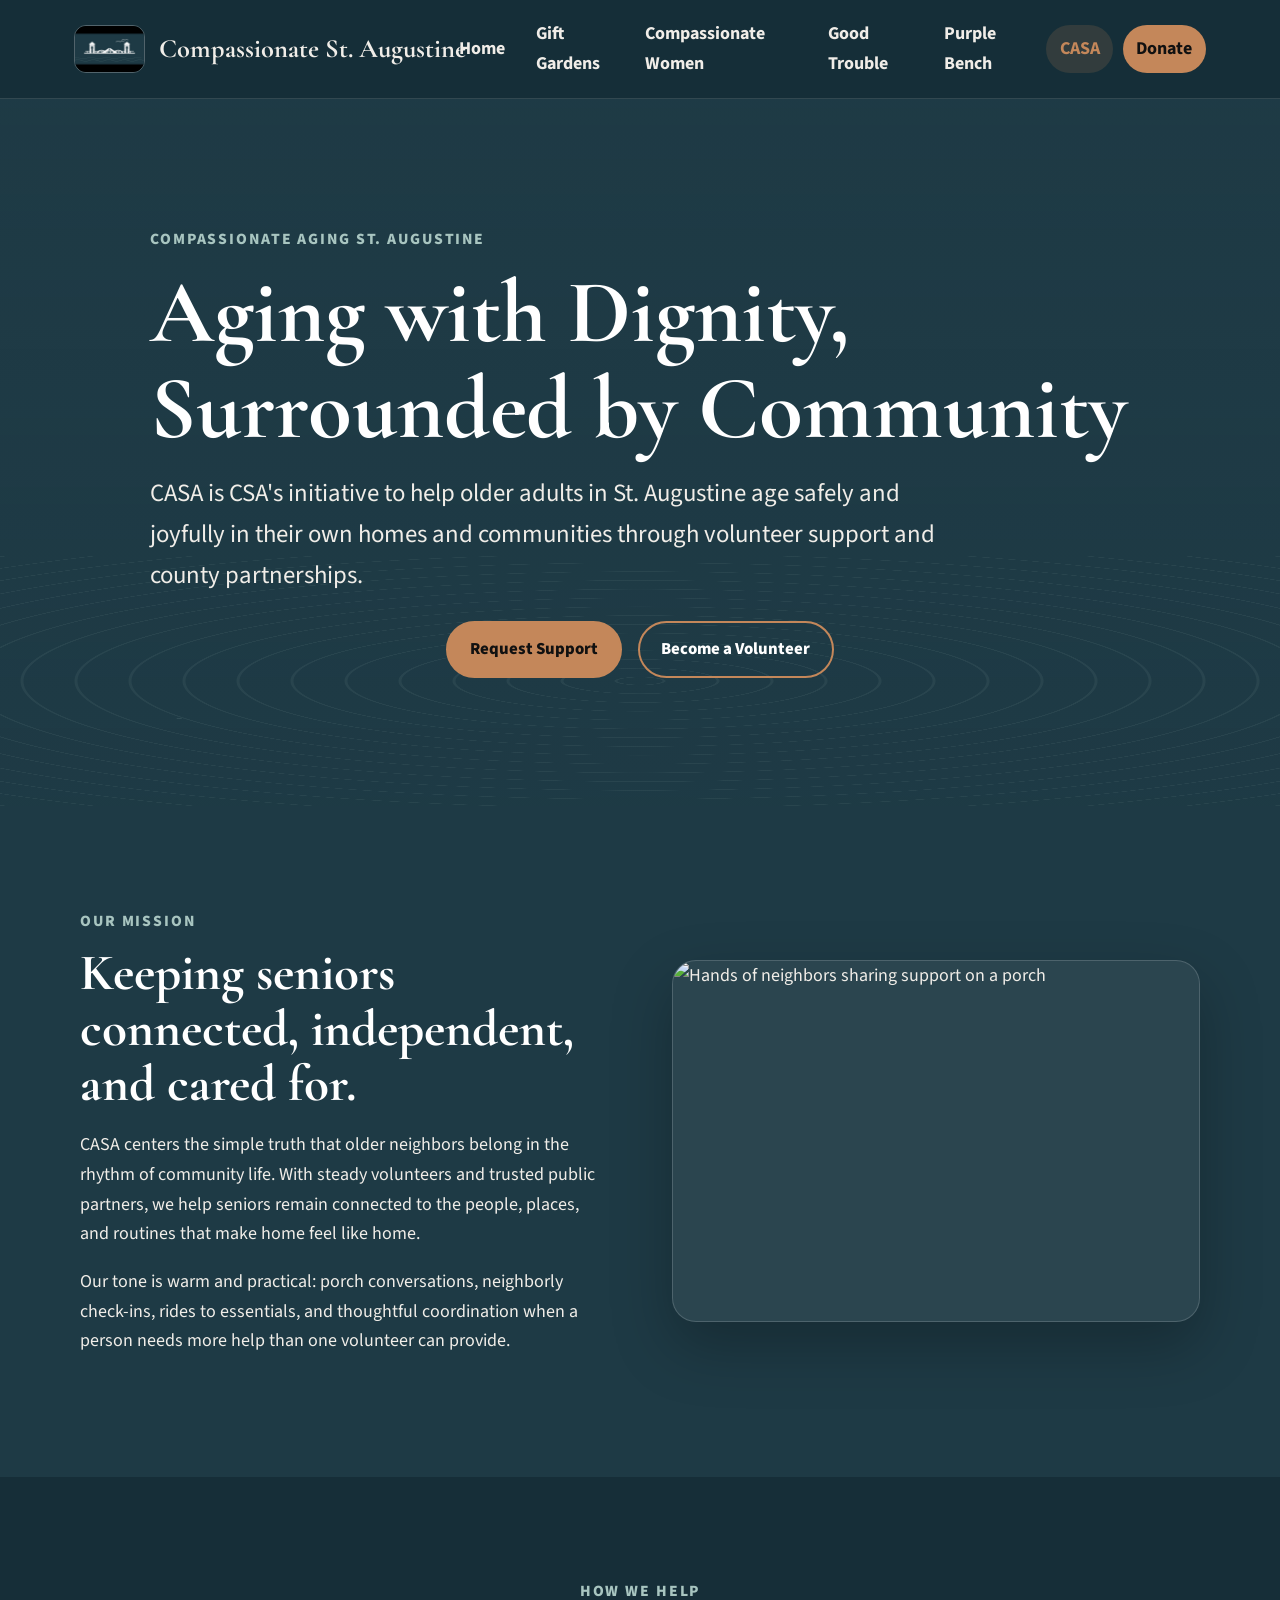
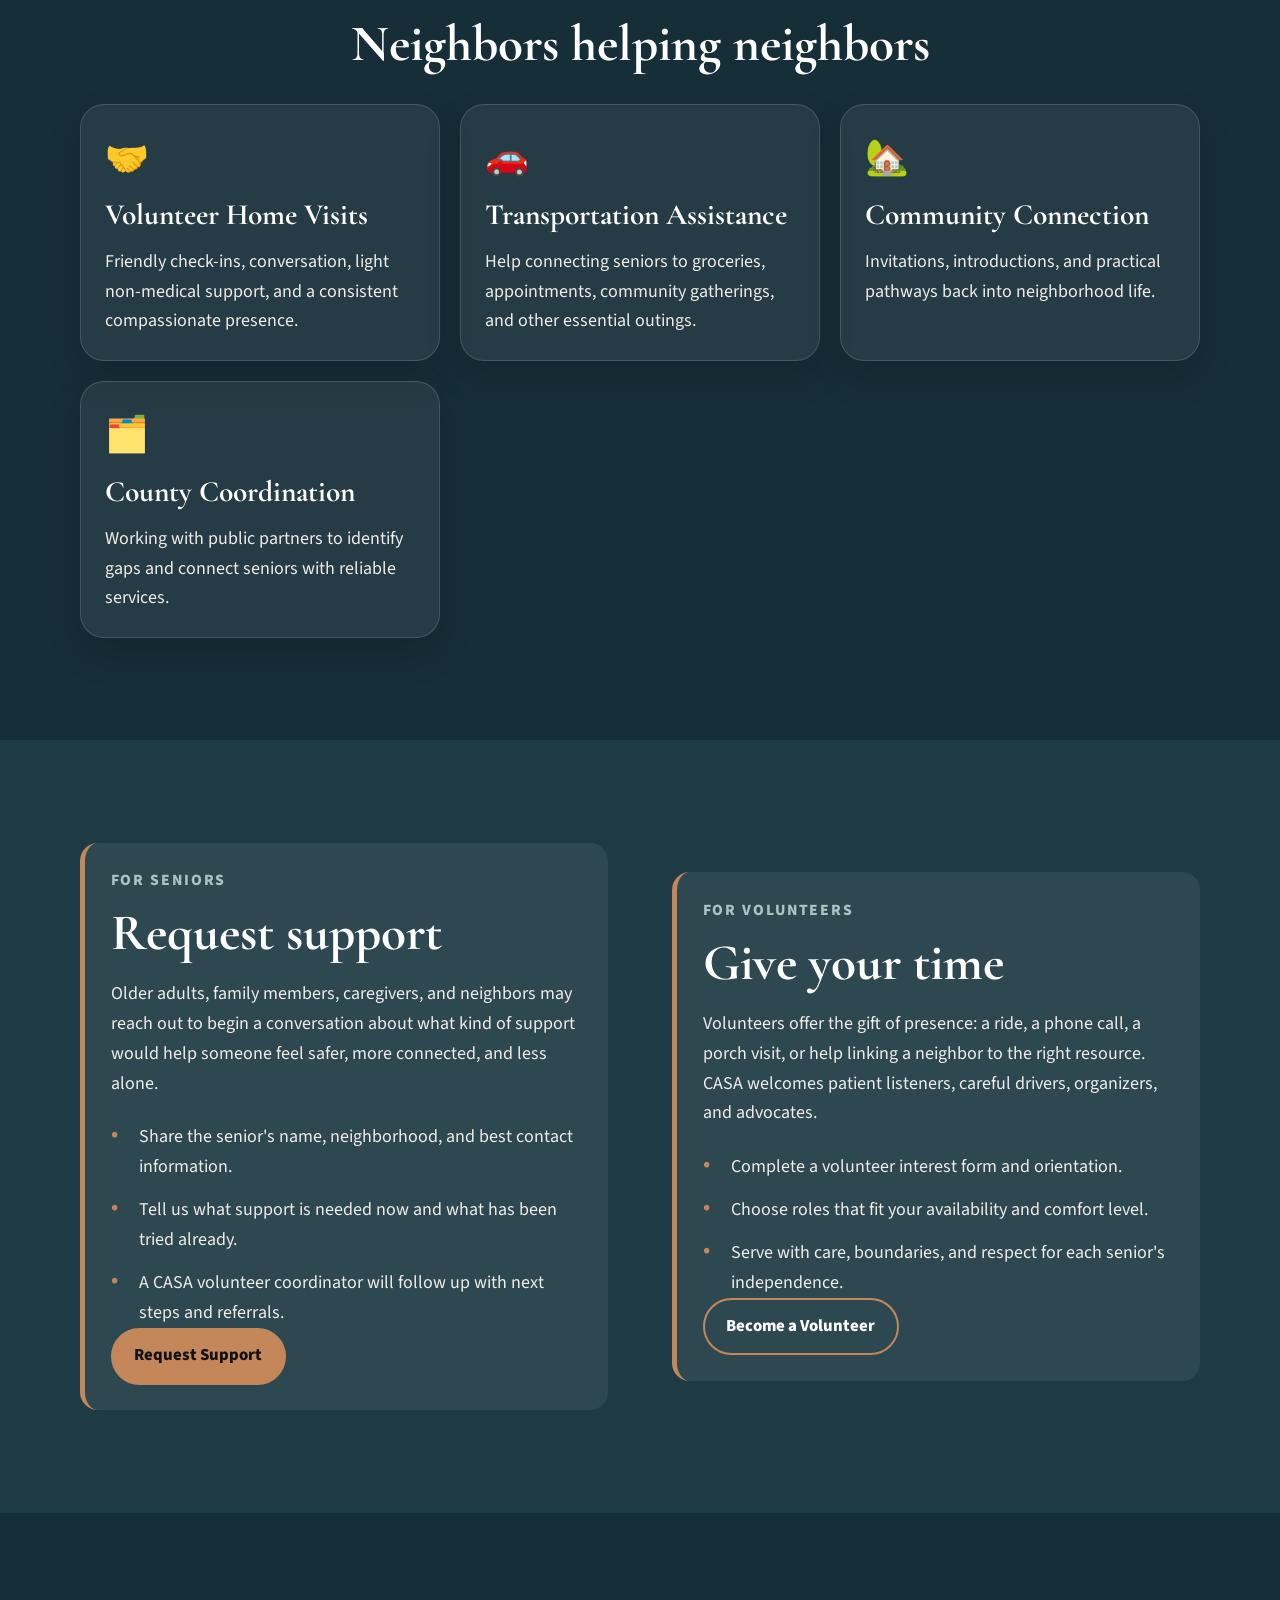
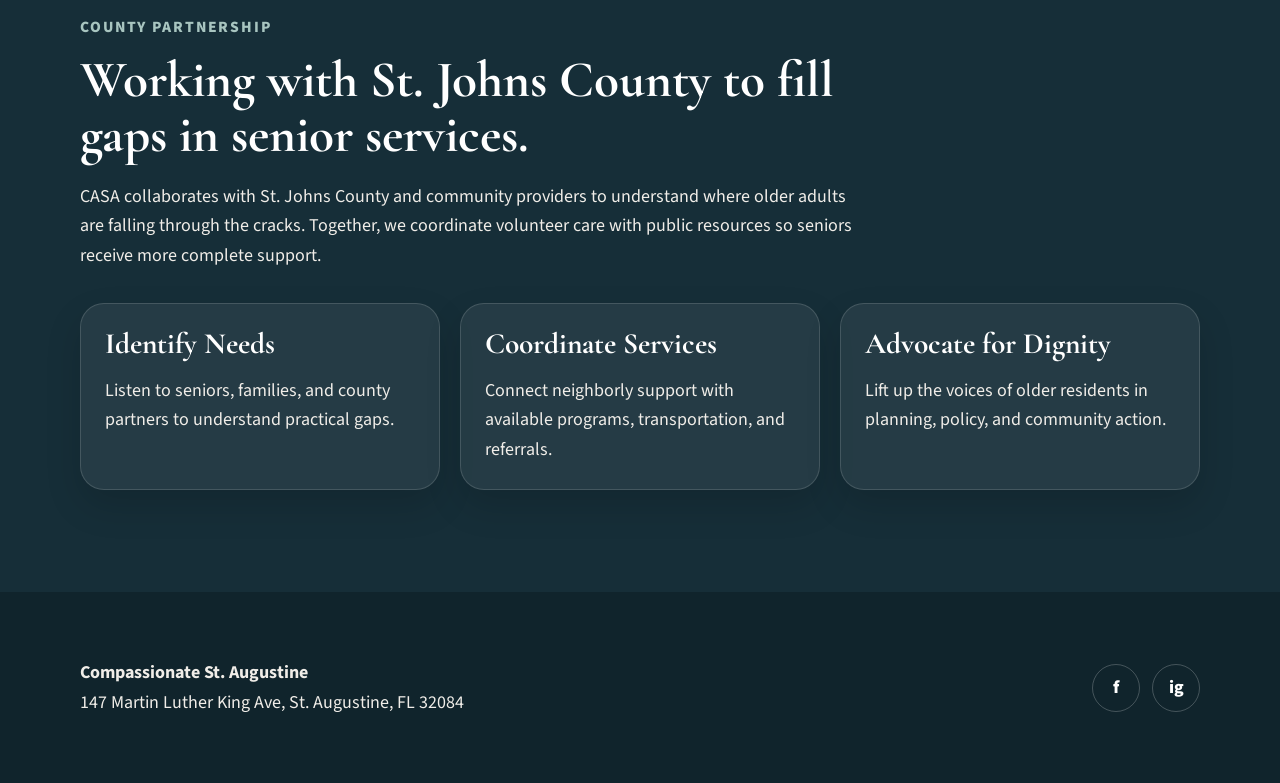
==== casa.html @ 63dfb44f "Build CSA multi-page website Co-authored-by: sundasfatima0623-cyber <sundasfatima0623-cyber@users.no" ====
<!DOCTYPE html>
<html lang="en">
<head>
  <meta charset="UTF-8">
  <meta name="viewport" content="width=device-width, initial-scale=1.0">
  <meta name="description" content="CASA helps older adults in St. Augustine age safely and joyfully in their homes and communities.">
  <title>CASA | Compassionate St. Augustine</title>
  <link rel="stylesheet" href="style.css">
</head>
<body>
  <header class="site-header">
    <nav class="nav" aria-label="Primary navigation">
      <a class="brand" href="index.html" aria-label="Compassionate St. Augustine home">
        <img src="assets/logo.jpeg" alt="Compassionate St. Augustine Bridge of Lions logo">
        <span>Compassionate St. Augustine</span>
      </a>
      <button class="nav-toggle" type="button" aria-expanded="false" aria-controls="primary-menu" aria-label="Open navigation menu">
        <span></span>
      </button>
      <ul class="nav-links" id="primary-menu">
        <li><a href="index.html">Home</a></li>
        <li><a href="gift-gardens.html">Gift Gardens</a></li>
        <li><a href="compassionate-women.html">Compassionate Women</a></li>
        <li><a href="good-trouble.html">Good Trouble</a></li>
        <li><a href="purple-bench.html">Purple Bench</a></li>
        <li><a class="active" href="casa.html" aria-current="page">CASA</a></li>
        <li><a class="donate-link" href="index.html#donate">Donate</a></li>
      </ul>
    </nav>
  </header>

  <main>
    <section class="page-hero" style="--hero-image: url('https://picsum.photos/seed/helping-hands-porch/1600/900');">
      <div class="page-hero-content fade-in" data-animate>
        <p class="eyebrow">Compassionate Aging St. Augustine</p>
        <h1>Aging with Dignity, Surrounded by Community</h1>
        <p class="lead">CASA is CSA's initiative to help older adults in St. Augustine age safely and joyfully in their own homes and communities through volunteer support and county partnerships.</p>
        <div class="button-row">
          <a class="button" href="#request">Request Support</a>
          <a class="button secondary" href="#volunteer">Become a Volunteer</a>
        </div>
      </div>
    </section>

    <section class="section">
      <div class="section-inner two-column">
        <div class="fade-in" data-animate>
          <p class="eyebrow">Our Mission</p>
          <h2>Keeping seniors connected, independent, and cared for.</h2>
          <p>CASA centers the simple truth that older neighbors belong in the rhythm of community life. With steady volunteers and trusted public partners, we help seniors remain connected to the people, places, and routines that make home feel like home.</p>
          <p>Our tone is warm and practical: porch conversations, neighborly check-ins, rides to essentials, and thoughtful coordination when a person needs more help than one volunteer can provide.</p>
        </div>
        <div class="photo-card fade-in" data-animate>
          <img src="https://picsum.photos/seed/neighbors-hands/900/720" alt="Hands of neighbors sharing support on a porch">
        </div>
      </div>
    </section>

    <section class="section alt">
      <div class="section-inner">
        <div class="section-header center fade-in" data-animate>
          <p class="eyebrow">How We Help</p>
          <h2>Neighbors helping neighbors</h2>
        </div>
        <div class="card-grid">
          <article class="card fade-in" data-animate>
            <span class="icon" aria-hidden="true">🤝</span>
            <h3>Volunteer Home Visits</h3>
            <p>Friendly check-ins, conversation, light non-medical support, and a consistent compassionate presence.</p>
          </article>
          <article class="card fade-in" data-animate>
            <span class="icon" aria-hidden="true">🚗</span>
            <h3>Transportation Assistance</h3>
            <p>Help connecting seniors to groceries, appointments, community gatherings, and other essential outings.</p>
          </article>
          <article class="card fade-in" data-animate>
            <span class="icon" aria-hidden="true">🏡</span>
            <h3>Community Connection</h3>
            <p>Invitations, introductions, and practical pathways back into neighborhood life.</p>
          </article>
          <article class="card fade-in" data-animate>
            <span class="icon" aria-hidden="true">🗂️</span>
            <h3>County Coordination</h3>
            <p>Working with public partners to identify gaps and connect seniors with reliable services.</p>
          </article>
        </div>
      </div>
    </section>

    <section class="section" id="request">
      <div class="section-inner two-column">
        <div class="info-panel fade-in" data-animate>
          <p class="eyebrow">For Seniors</p>
          <h2>Request support</h2>
          <p>Older adults, family members, caregivers, and neighbors may reach out to begin a conversation about what kind of support would help someone feel safer, more connected, and less alone.</p>
          <ul class="list">
            <li>Share the senior's name, neighborhood, and best contact information.</li>
            <li>Tell us what support is needed now and what has been tried already.</li>
            <li>A CASA volunteer coordinator will follow up with next steps and referrals.</li>
          </ul>
          <a class="button" href="mailto:info@compassionatestaugustine.org?subject=CASA%20Support%20Request">Request Support</a>
        </div>
        <div class="info-panel fade-in" data-animate id="volunteer">
          <p class="eyebrow">For Volunteers</p>
          <h2>Give your time</h2>
          <p>Volunteers offer the gift of presence: a ride, a phone call, a porch visit, or help linking a neighbor to the right resource. CASA welcomes patient listeners, careful drivers, organizers, and advocates.</p>
          <ul class="list">
            <li>Complete a volunteer interest form and orientation.</li>
            <li>Choose roles that fit your availability and comfort level.</li>
            <li>Serve with care, boundaries, and respect for each senior's independence.</li>
          </ul>
          <a class="button secondary" href="mailto:info@compassionatestaugustine.org?subject=CASA%20Volunteer">Become a Volunteer</a>
        </div>
      </div>
    </section>

    <section class="section alt">
      <div class="section-inner">
        <div class="section-header fade-in" data-animate>
          <p class="eyebrow">County Partnership</p>
          <h2>Working with St. Johns County to fill gaps in senior services.</h2>
          <p>CASA collaborates with St. Johns County and community providers to understand where older adults are falling through the cracks. Together, we coordinate volunteer care with public resources so seniors receive more complete support.</p>
        </div>
        <div class="card-grid">
          <article class="card fade-in" data-animate>
            <h3>Identify Needs</h3>
            <p>Listen to seniors, families, and county partners to understand practical gaps.</p>
          </article>
          <article class="card fade-in" data-animate>
            <h3>Coordinate Services</h3>
            <p>Connect neighborly support with available programs, transportation, and referrals.</p>
          </article>
          <article class="card fade-in" data-animate>
            <h3>Advocate for Dignity</h3>
            <p>Lift up the voices of older residents in planning, policy, and community action.</p>
          </article>
        </div>
      </div>
    </section>
  </main>

  <footer class="site-footer">
    <div class="footer-inner">
      <p><strong>Compassionate St. Augustine</strong><br>147 Martin Luther King Ave, St. Augustine, FL 32084</p>
      <div class="social-links" aria-label="Social media links">
        <a href="https://facebook.com" aria-label="Facebook">f</a>
        <a href="https://instagram.com" aria-label="Instagram">ig</a>
      </div>
    </div>
  </footer>
  <script src="script.js"></script>
</body>
</html>
---- style.css ----
@import url("https://fonts.googleapis.com/css2?family=Cormorant+Garamond:wght@600;700&family=Source+Sans+3:wght@400;600;700&display=swap");

:root {
  --primary: #1E3A45;
  --white: #FFFFFF;
  --accent-warm: #C4875A;
  --accent-light: #A8C5C0;
  --text-on-dark: #F0EDE8;
  --alternate: #162E38;
  --shadow: 0 24px 60px rgba(0, 0, 0, 0.25);
  --radius: 24px;
}

* {
  box-sizing: border-box;
}

html {
  scroll-behavior: smooth;
}

body {
  margin: 0;
  background: var(--primary);
  color: var(--text-on-dark);
  font-family: "Source Sans 3", Arial, sans-serif;
  font-size: 18px;
  line-height: 1.65;
}

body.nav-open {
  overflow: hidden;
}

img {
  display: block;
  max-width: 100%;
}

a {
  color: inherit;
}

a:focus-visible,
button:focus-visible {
  outline: 3px solid var(--accent-light);
  outline-offset: 4px;
}

.site-header {
  position: sticky;
  top: 0;
  z-index: 20;
  border-bottom: 1px solid rgba(255, 255, 255, 0.12);
  background: rgba(22, 46, 56, 0.94);
  backdrop-filter: blur(14px);
}

.nav {
  display: flex;
  align-items: center;
  justify-content: space-between;
  gap: 1.25rem;
  max-width: 1180px;
  min-height: 84px;
  margin: 0 auto;
  padding: 0.75rem 1.5rem;
}

.brand {
  display: inline-flex;
  align-items: center;
  gap: 0.85rem;
  min-width: 0;
  text-decoration: none;
}

.brand img {
  width: 72px;
  height: 48px;
  border: 1px solid rgba(255, 255, 255, 0.26);
  border-radius: 12px;
  object-fit: cover;
}

.brand span {
  font-family: "Cormorant Garamond", Georgia, serif;
  font-size: clamp(1.25rem, 2.2vw, 1.65rem);
  font-weight: 700;
  line-height: 1;
  white-space: nowrap;
}

.nav-toggle {
  display: none;
  min-width: 52px;
  min-height: 52px;
  border: 1px solid rgba(255, 255, 255, 0.24);
  border-radius: 999px;
  background: transparent;
  color: var(--white);
  cursor: pointer;
}

.nav-toggle span,
.nav-toggle::before,
.nav-toggle::after {
  display: block;
  width: 24px;
  height: 2px;
  margin: 5px auto;
  background: currentColor;
  content: "";
  transition: transform 180ms ease, opacity 180ms ease;
}

.nav-open .nav-toggle span {
  opacity: 0;
}

.nav-open .nav-toggle::before {
  transform: translateY(7px) rotate(45deg);
}

.nav-open .nav-toggle::after {
  transform: translateY(-7px) rotate(-45deg);
}

.nav-links {
  display: flex;
  align-items: center;
  justify-content: flex-end;
  gap: 0.25rem;
  margin: 0;
  padding: 0;
  list-style: none;
}

.nav-links a {
  display: inline-flex;
  align-items: center;
  min-height: 48px;
  padding: 0.45rem 0.85rem;
  border-radius: 999px;
  color: var(--text-on-dark);
  font-weight: 700;
  text-decoration: none;
  transition: background 180ms ease, color 180ms ease;
}

.nav-links a:hover,
.nav-links a.active {
  background: rgba(196, 135, 90, 0.16);
  color: var(--accent-warm);
}

.nav-links a.donate-link {
  margin-left: 0.35rem;
  background: var(--accent-warm);
  color: #111;
}

.nav-links a.donate-link:hover,
.nav-links a.donate-link.active {
  background: var(--accent-light);
  color: #10242c;
}

.hero,
.page-hero {
  position: relative;
  overflow: hidden;
  isolation: isolate;
}

.hero::before,
.page-hero::before,
.ripple::before {
  position: absolute;
  inset: auto -10% 0;
  z-index: -1;
  height: 250px;
  background:
    radial-gradient(ellipse at 20% 65%, rgba(168, 197, 192, 0.22) 0 2px, transparent 3px),
    repeating-radial-gradient(ellipse at center, transparent 0 22px, rgba(168, 197, 192, 0.13) 23px 25px, transparent 26px 54px);
  opacity: 0.6;
  content: "";
}

.hero {
  min-height: calc(100vh - 84px);
  display: grid;
  place-items: center;
  padding: 5rem 1.5rem;
  text-align: center;
}

.hero-content,
.page-hero-content,
.section-inner {
  width: min(1120px, calc(100% - 2rem));
  margin: 0 auto;
}

.hero-logo {
  width: min(360px, 76vw);
  margin: 0 auto 2rem;
  border: 1px solid rgba(255, 255, 255, 0.18);
  border-radius: 28px;
  box-shadow: var(--shadow);
}

h1,
h2,
h3 {
  margin: 0 0 1rem;
  color: var(--white);
  font-family: "Cormorant Garamond", Georgia, serif;
  font-weight: 700;
  line-height: 1.08;
}

h1 {
  font-size: clamp(2.75rem, 7vw, 6rem);
}

h2 {
  font-size: clamp(2.15rem, 4vw, 3.6rem);
}

h3 {
  font-size: clamp(1.45rem, 2.3vw, 2rem);
}

.eyebrow {
  margin: 0 0 0.75rem;
  color: var(--accent-light);
  font-size: 0.98rem;
  font-weight: 800;
  letter-spacing: 0.12em;
  text-transform: uppercase;
}

.lead {
  max-width: 820px;
  margin: 0 auto 1.5rem;
  font-size: clamp(1.2rem, 2.1vw, 1.55rem);
}

.subheading {
  margin: 0 auto 2rem;
  color: var(--accent-light);
  font-size: clamp(1.1rem, 2vw, 1.35rem);
  font-weight: 700;
}

.button-row {
  display: flex;
  flex-wrap: wrap;
  justify-content: center;
  gap: 1rem;
}

.button {
  display: inline-flex;
  align-items: center;
  justify-content: center;
  min-height: 52px;
  padding: 0.8rem 1.35rem;
  border: 2px solid var(--accent-warm);
  border-radius: 999px;
  background: var(--accent-warm);
  color: #111;
  font-size: 1.05rem;
  font-weight: 800;
  text-decoration: none;
  transition: transform 180ms ease, background 180ms ease, border-color 180ms ease;
}

.button:hover {
  transform: translateY(-2px);
  background: #d49769;
  border-color: #d49769;
}

.button.secondary {
  background: transparent;
  color: var(--white);
}

.button.secondary:hover {
  background: rgba(196, 135, 90, 0.14);
}

.section {
  position: relative;
  padding: clamp(4rem, 8vw, 7rem) 0;
}

.section.alt {
  background: var(--alternate);
}

.section-header {
  max-width: 780px;
  margin-bottom: 2rem;
}

.section-header.center {
  margin-inline: auto;
  text-align: center;
}

.two-column {
  display: grid;
  grid-template-columns: 1fr 1fr;
  gap: clamp(2rem, 5vw, 4rem);
  align-items: center;
}

.photo-card {
  overflow: hidden;
  min-height: 360px;
  border: 1px solid rgba(255, 255, 255, 0.16);
  border-radius: var(--radius);
  background: rgba(255, 255, 255, 0.06);
  box-shadow: var(--shadow);
}

.photo-card img {
  width: 100%;
  height: 100%;
  min-height: 360px;
  object-fit: cover;
}

.card-grid {
  display: grid;
  grid-template-columns: repeat(3, minmax(0, 1fr));
  gap: 1.25rem;
}

.program-grid {
  grid-template-columns: repeat(5, minmax(0, 1fr));
}

.card {
  display: block;
  min-height: 100%;
  padding: 1.5rem;
  border: 1px solid rgba(255, 255, 255, 0.14);
  border-radius: var(--radius);
  background: rgba(255, 255, 255, 0.065);
  color: var(--text-on-dark);
  text-decoration: none;
  box-shadow: 0 16px 36px rgba(0, 0, 0, 0.14);
  transition: transform 180ms ease, border-color 180ms ease, background 180ms ease;
}

.card:hover {
  transform: translateY(-4px);
  border-color: rgba(196, 135, 90, 0.75);
  background: rgba(255, 255, 255, 0.1);
}

.card .icon,
.stat-card .icon {
  display: block;
  margin-bottom: 0.75rem;
  font-size: 2.2rem;
}

.card p,
.stat-card p {
  margin: 0;
}

.banner {
  border-block: 1px solid rgba(255, 255, 255, 0.12);
  background:
    linear-gradient(135deg, rgba(196, 135, 90, 0.95), rgba(196, 135, 90, 0.72)),
    var(--accent-warm);
  color: #121212;
}

.banner .section-inner {
  display: flex;
  align-items: center;
  justify-content: space-between;
  gap: 2rem;
}

.banner h2,
.banner h3 {
  color: #111;
}

.banner p {
  margin: 0;
  font-weight: 700;
}

.page-hero {
  padding: clamp(5rem, 10vw, 8rem) 0;
  background:
    linear-gradient(rgba(30, 58, 69, 0.76), rgba(30, 58, 69, 0.92)),
    var(--hero-image, url("https://picsum.photos/seed/st-augustine/1600/900")) center / cover;
}

.page-hero-content {
  max-width: 980px;
}

.page-hero .lead {
  margin-left: 0;
}

.list {
  display: grid;
  gap: 0.85rem;
  margin: 1.5rem 0 0;
  padding: 0;
  list-style: none;
}

.list li {
  padding-left: 1.8rem;
  position: relative;
}

.list li::before {
  position: absolute;
  left: 0;
  color: var(--accent-warm);
  content: "•";
  font-size: 1.5rem;
  line-height: 1;
}

.info-panel {
  padding: 1.6rem;
  border-left: 5px solid var(--accent-warm);
  border-radius: 18px;
  background: rgba(255, 255, 255, 0.07);
}

.stat-grid {
  display: grid;
  grid-template-columns: repeat(3, minmax(0, 1fr));
  gap: 1.25rem;
  margin-top: 2rem;
}

.stat-card {
  padding: 1.7rem;
  border: 1px solid rgba(168, 197, 192, 0.34);
  border-radius: var(--radius);
  background: rgba(22, 46, 56, 0.8);
  text-align: center;
}

.event-list {
  display: grid;
  gap: 1.25rem;
}

.event {
  display: grid;
  grid-template-columns: minmax(120px, 180px) 1fr auto;
  gap: 1.25rem;
  align-items: center;
  padding: 1.5rem;
  border: 1px solid rgba(255, 255, 255, 0.14);
  border-radius: var(--radius);
  background: rgba(255, 255, 255, 0.065);
}

.event-date {
  color: var(--accent-light);
  font-weight: 800;
  text-transform: uppercase;
}

.event h3 {
  margin-bottom: 0.35rem;
}

.event-time {
  color: var(--white);
  font-weight: 800;
}

.event p {
  margin: 0.2rem 0;
}

.event .button {
  white-space: nowrap;
}

.donor-tier {
  border-top: 4px solid var(--accent-warm);
}

.warm-note {
  padding: 1.25rem;
  border: 1px solid rgba(196, 135, 90, 0.4);
  border-radius: 18px;
  background: rgba(196, 135, 90, 0.12);
}

.list-inline {
  display: flex;
  flex-wrap: wrap;
  gap: 0.75rem;
  margin: 1rem 0 0;
  padding: 0;
  list-style: none;
}

.list-inline li {
  padding: 0.55rem 0.85rem;
  border: 1px solid rgba(168, 197, 192, 0.32);
  border-radius: 999px;
  color: var(--white);
  font-weight: 700;
}

.site-footer {
  padding: 3rem 1.5rem;
  background: #10242c;
  color: var(--text-on-dark);
}

.footer-inner {
  display: flex;
  align-items: center;
  justify-content: space-between;
  gap: 1.5rem;
  width: min(1120px, 100%);
  margin: 0 auto;
}

.social-links {
  display: flex;
  gap: 0.75rem;
}

.social-links a {
  display: inline-flex;
  align-items: center;
  justify-content: center;
  width: 48px;
  height: 48px;
  border: 1px solid rgba(255, 255, 255, 0.22);
  border-radius: 50%;
  color: var(--white);
  font-weight: 800;
  text-decoration: none;
}

.social-links a:hover {
  background: var(--accent-warm);
  color: #111;
}

.fade-in {
  opacity: 0;
  transform: translateY(24px);
  transition: opacity 700ms ease, transform 700ms ease;
}

.fade-in.visible {
  opacity: 1;
  transform: translateY(0);
}

@media (prefers-reduced-motion: reduce) {
  *,
  *::before,
  *::after {
    scroll-behavior: auto !important;
    transition: none !important;
  }

  .fade-in {
    opacity: 1;
    transform: none;
  }
}

@media (max-width: 1080px) {
  .program-grid,
  .card-grid {
    grid-template-columns: repeat(2, minmax(0, 1fr));
  }
}

@media (max-width: 900px) {
  .nav-toggle {
    display: inline-block;
  }

  .nav-links {
    position: fixed;
    inset: 84px 0 auto;
    display: none;
    flex-direction: column;
    align-items: stretch;
    padding: 1rem 1.5rem 2rem;
    background: rgba(22, 46, 56, 0.985);
    box-shadow: 0 28px 40px rgba(0, 0, 0, 0.26);
  }

  .nav-open .nav-links {
    display: flex;
  }

  .nav-links a {
    justify-content: center;
  }

  .nav-links a.donate-link {
    margin-left: 0;
  }

  .two-column,
  .stat-grid,
  .event,
  .footer-inner {
    grid-template-columns: 1fr;
  }

  .banner .section-inner,
  .footer-inner {
    flex-direction: column;
    align-items: flex-start;
  }

  .event {
    align-items: start;
  }
}

@media (max-width: 640px) {
  .nav {
    padding-inline: 1rem;
  }

  .brand span {
    white-space: normal;
  }

  .program-grid,
  .card-grid {
    grid-template-columns: 1fr;
  }

  .button-row {
    align-items: stretch;
    flex-direction: column;
  }

  .button {
    width: 100%;
  }
}
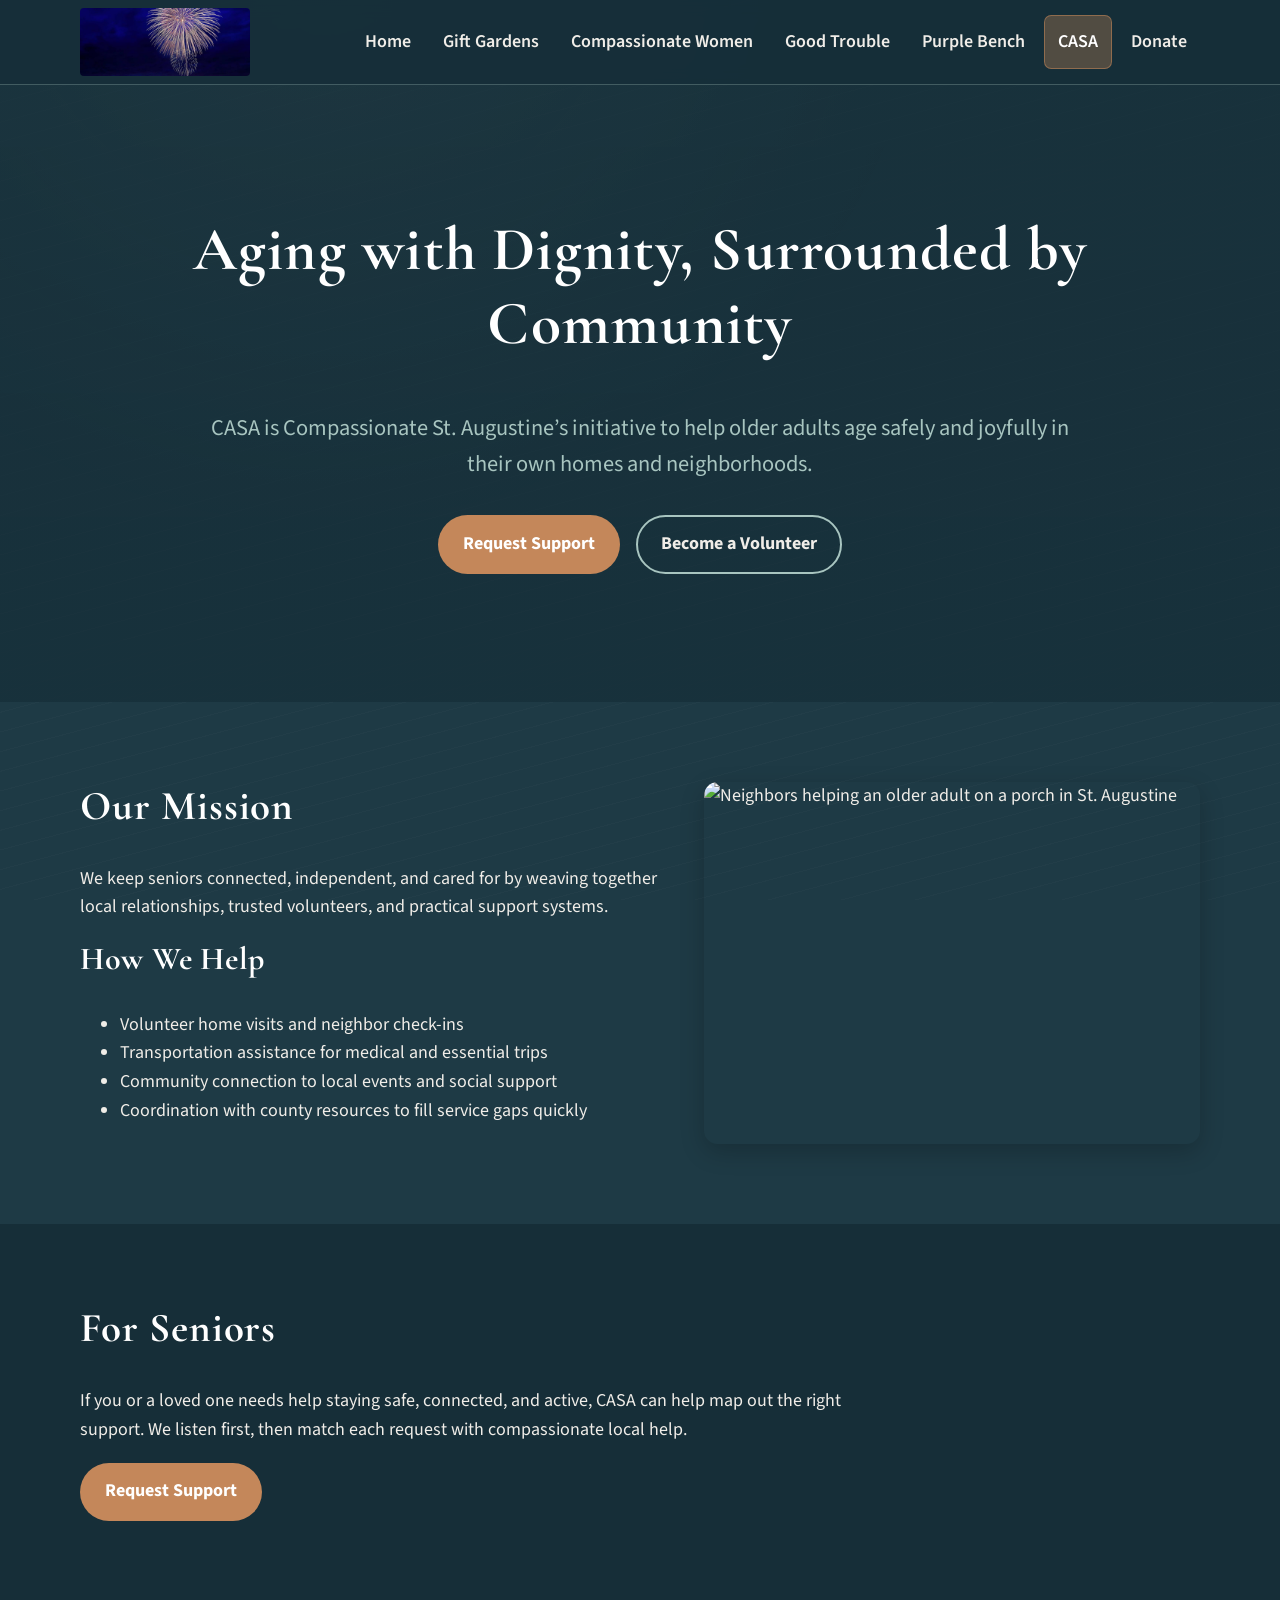
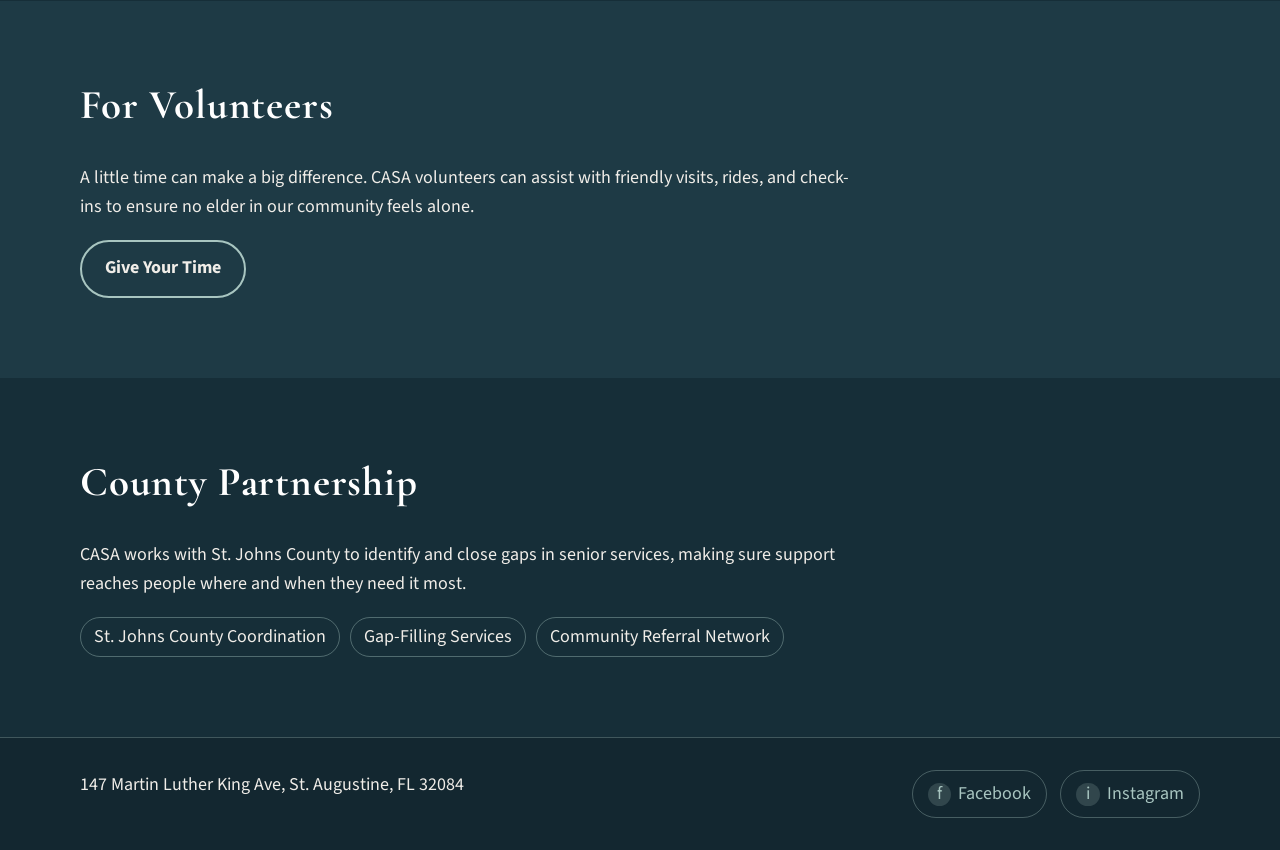
==== commit c03c30e2: "Build CSA multi-page nonprofit website Co-authored-by: sundasfatima0623-cyber <sundasfatima0623-cybe" ====
--- a/casa.html
+++ b/casa.html
@@ -1,153 +1,179 @@
-<!DOCTYPE html>
+<!doctype html>
 <html lang="en">
-<head>
-  <meta charset="UTF-8">
-  <meta name="viewport" content="width=device-width, initial-scale=1.0">
-  <meta name="description" content="CASA helps older adults in St. Augustine age safely and joyfully in their homes and communities.">
-  <title>CASA | Compassionate St. Augustine</title>
-  <link rel="stylesheet" href="style.css">
-</head>
-<body>
-  <header class="site-header">
-    <nav class="nav" aria-label="Primary navigation">
-      <a class="brand" href="index.html" aria-label="Compassionate St. Augustine home">
-        <img src="assets/logo.jpeg" alt="Compassionate St. Augustine Bridge of Lions logo">
-        <span>Compassionate St. Augustine</span>
-      </a>
-      <button class="nav-toggle" type="button" aria-expanded="false" aria-controls="primary-menu" aria-label="Open navigation menu">
-        <span></span>
-      </button>
-      <ul class="nav-links" id="primary-menu">
-        <li><a href="index.html">Home</a></li>
-        <li><a href="gift-gardens.html">Gift Gardens</a></li>
-        <li><a href="compassionate-women.html">Compassionate Women</a></li>
-        <li><a href="good-trouble.html">Good Trouble</a></li>
-        <li><a href="purple-bench.html">Purple Bench</a></li>
-        <li><a class="active" href="casa.html" aria-current="page">CASA</a></li>
-        <li><a class="donate-link" href="index.html#donate">Donate</a></li>
-      </ul>
-    </nav>
-  </header>
+  <head>
+    <meta charset="UTF-8" />
+    <meta name="viewport" content="width=device-width, initial-scale=1.0" />
+    <meta
+      name="description"
+      content="CASA supports St. Augustine seniors with practical care, connection, and community partnership."
+    />
+    <title>CASA | Compassionate St. Augustine</title>
+    <link rel="preconnect" href="https://fonts.googleapis.com" />
+    <link rel="preconnect" href="https://fonts.gstatic.com" crossorigin />
+    <link
+      href="https://fonts.googleapis.com/css2?family=Cormorant+Garamond:wght@500;600;700&family=Source+Sans+3:wght@400;600;700&display=swap"
+      rel="stylesheet"
+    />
+    <link rel="stylesheet" href="style.css" />
+  </head>
+  <body>
+    <a class="skip-link" href="#main-content">Skip to main content</a>
 
-  <main>
-    <section class="page-hero" style="--hero-image: url('https://picsum.photos/seed/helping-hands-porch/1600/900');">
-      <div class="page-hero-content fade-in" data-animate>
-        <p class="eyebrow">Compassionate Aging St. Augustine</p>
-        <h1>Aging with Dignity, Surrounded by Community</h1>
-        <p class="lead">CASA is CSA's initiative to help older adults in St. Augustine age safely and joyfully in their own homes and communities through volunteer support and county partnerships.</p>
-        <div class="button-row">
-          <a class="button" href="#request">Request Support</a>
-          <a class="button secondary" href="#volunteer">Become a Volunteer</a>
+    <header class="site-header">
+      <div class="container nav-wrap">
+        <a class="logo-link" href="index.html">
+          <img
+            src="assets/logo.jpeg"
+            alt="Compassionate St. Augustine Bridge of Lions logo"
+          />
+        </a>
+        <button
+          class="nav-toggle"
+          type="button"
+          aria-expanded="false"
+          aria-controls="site-navigation"
+          aria-label="Open navigation menu"
+        >
+          &#9776;
+        </button>
+        <nav id="site-navigation" class="site-nav" aria-label="Main navigation">
+          <ul class="nav-links">
+            <li><a href="index.html" data-page="index.html">Home</a></li>
+            <li>
+              <a href="gift-gardens.html" data-page="gift-gardens.html"
+                >Gift Gardens</a
+              >
+            </li>
+            <li>
+              <a
+                href="compassionate-women.html"
+                data-page="compassionate-women.html"
+                >Compassionate Women</a
+              >
+            </li>
+            <li>
+              <a href="good-trouble.html" data-page="good-trouble.html"
+                >Good Trouble</a
+              >
+            </li>
+            <li>
+              <a href="purple-bench.html" data-page="purple-bench.html"
+                >Purple Bench</a
+              >
+            </li>
+            <li><a href="casa.html" data-page="casa.html">CASA</a></li>
+            <li><a href="index.html#donate">Donate</a></li>
+          </ul>
+        </nav>
+      </div>
+    </header>
+
+    <main id="main-content">
+      <section
+        class="hero page-hero"
+        style="
+          --hero-image: url('https://picsum.photos/seed/casa-neighbors/1600/900');
+        "
+      >
+        <div class="container hero-content reveal">
+          <h1>Aging with Dignity, Surrounded by Community</h1>
+          <p class="hero-subheading">
+            CASA is Compassionate St. Augustine&#8217;s initiative to help older adults
+            age safely and joyfully in their own homes and neighborhoods.
+          </p>
+          <div class="cta-group">
+            <a class="btn btn-primary" href="#for-seniors">Request Support</a>
+            <a class="btn btn-secondary" href="#for-volunteers"
+              >Become a Volunteer</a
+            >
+          </div>
+        </div>
+      </section>
+
+      <section>
+        <div class="container content-layout reveal">
+          <div>
+            <h2>Our Mission</h2>
+            <p>
+              We keep seniors connected, independent, and cared for by weaving
+              together local relationships, trusted volunteers, and practical
+              support systems.
+            </p>
+            <h3>How We Help</h3>
+            <ul>
+              <li>Volunteer home visits and neighbor check-ins</li>
+              <li>Transportation assistance for medical and essential trips</li>
+              <li>Community connection to local events and social support</li>
+              <li>
+                Coordination with county resources to fill service gaps quickly
+              </li>
+            </ul>
+          </div>
+          <img
+            class="section-image"
+            src="https://picsum.photos/seed/casa-front-porch/900/760"
+            alt="Neighbors helping an older adult on a porch in St. Augustine"
+          />
+        </div>
+      </section>
+
+      <section id="for-seniors" class="section-alt">
+        <div class="container reveal">
+          <h2>For Seniors</h2>
+          <p class="intro-text">
+            If you or a loved one needs help staying safe, connected, and active,
+            CASA can help map out the right support. We listen first, then match
+            each request with compassionate local help.
+          </p>
+          <a class="btn btn-primary" href="events.html">Request Support</a>
+        </div>
+      </section>
+
+      <section id="for-volunteers">
+        <div class="container reveal">
+          <h2>For Volunteers</h2>
+          <p class="intro-text">
+            A little time can make a big difference. CASA volunteers can assist
+            with friendly visits, rides, and check-ins to ensure no elder in our
+            community feels alone.
+          </p>
+          <a class="btn btn-secondary" href="events.html">Give Your Time</a>
+        </div>
+      </section>
+
+      <section class="section-alt">
+        <div class="container reveal">
+          <h2>County Partnership</h2>
+          <p class="intro-text">
+            CASA works with St. Johns County to identify and close gaps in senior
+            services, making sure support reaches people where and when they need
+            it most.
+          </p>
+          <ul class="tag-list">
+            <li>St. Johns County Coordination</li>
+            <li>Gap-Filling Services</li>
+            <li>Community Referral Network</li>
+          </ul>
+        </div>
+      </section>
+    </main>
+
+    <footer class="site-footer">
+      <div class="container footer-grid">
+        <p>
+          147 Martin Luther King Ave, St. Augustine, FL 32084
+        </p>
+        <div class="social-links">
+          <a href="https://facebook.com" aria-label="Visit CSA on Facebook">
+            <span class="social-icon" aria-hidden="true">f</span>Facebook
+          </a>
+          <a href="https://instagram.com" aria-label="Visit CSA on Instagram">
+            <span class="social-icon" aria-hidden="true">i</span>Instagram
+          </a>
         </div>
       </div>
-    </section>
+    </footer>
 
-    <section class="section">
-      <div class="section-inner two-column">
-        <div class="fade-in" data-animate>
-          <p class="eyebrow">Our Mission</p>
-          <h2>Keeping seniors connected, independent, and cared for.</h2>
-          <p>CASA centers the simple truth that older neighbors belong in the rhythm of community life. With steady volunteers and trusted public partners, we help seniors remain connected to the people, places, and routines that make home feel like home.</p>
-          <p>Our tone is warm and practical: porch conversations, neighborly check-ins, rides to essentials, and thoughtful coordination when a person needs more help than one volunteer can provide.</p>
-        </div>
-        <div class="photo-card fade-in" data-animate>
-          <img src="https://picsum.photos/seed/neighbors-hands/900/720" alt="Hands of neighbors sharing support on a porch">
-        </div>
-      </div>
-    </section>
-
-    <section class="section alt">
-      <div class="section-inner">
-        <div class="section-header center fade-in" data-animate>
-          <p class="eyebrow">How We Help</p>
-          <h2>Neighbors helping neighbors</h2>
-        </div>
-        <div class="card-grid">
-          <article class="card fade-in" data-animate>
-            <span class="icon" aria-hidden="true">🤝</span>
-            <h3>Volunteer Home Visits</h3>
-            <p>Friendly check-ins, conversation, light non-medical support, and a consistent compassionate presence.</p>
-          </article>
-          <article class="card fade-in" data-animate>
-            <span class="icon" aria-hidden="true">🚗</span>
-            <h3>Transportation Assistance</h3>
-            <p>Help connecting seniors to groceries, appointments, community gatherings, and other essential outings.</p>
-          </article>
-          <article class="card fade-in" data-animate>
-            <span class="icon" aria-hidden="true">🏡</span>
-            <h3>Community Connection</h3>
-            <p>Invitations, introductions, and practical pathways back into neighborhood life.</p>
-          </article>
-          <article class="card fade-in" data-animate>
-            <span class="icon" aria-hidden="true">🗂️</span>
-            <h3>County Coordination</h3>
-            <p>Working with public partners to identify gaps and connect seniors with reliable services.</p>
-          </article>
-        </div>
-      </div>
-    </section>
-
-    <section class="section" id="request">
-      <div class="section-inner two-column">
-        <div class="info-panel fade-in" data-animate>
-          <p class="eyebrow">For Seniors</p>
-          <h2>Request support</h2>
-          <p>Older adults, family members, caregivers, and neighbors may reach out to begin a conversation about what kind of support would help someone feel safer, more connected, and less alone.</p>
-          <ul class="list">
-            <li>Share the senior's name, neighborhood, and best contact information.</li>
-            <li>Tell us what support is needed now and what has been tried already.</li>
-            <li>A CASA volunteer coordinator will follow up with next steps and referrals.</li>
-          </ul>
-          <a class="button" href="mailto:info@compassionatestaugustine.org?subject=CASA%20Support%20Request">Request Support</a>
-        </div>
-        <div class="info-panel fade-in" data-animate id="volunteer">
-          <p class="eyebrow">For Volunteers</p>
-          <h2>Give your time</h2>
-          <p>Volunteers offer the gift of presence: a ride, a phone call, a porch visit, or help linking a neighbor to the right resource. CASA welcomes patient listeners, careful drivers, organizers, and advocates.</p>
-          <ul class="list">
-            <li>Complete a volunteer interest form and orientation.</li>
-            <li>Choose roles that fit your availability and comfort level.</li>
-            <li>Serve with care, boundaries, and respect for each senior's independence.</li>
-          </ul>
-          <a class="button secondary" href="mailto:info@compassionatestaugustine.org?subject=CASA%20Volunteer">Become a Volunteer</a>
-        </div>
-      </div>
-    </section>
-
-    <section class="section alt">
-      <div class="section-inner">
-        <div class="section-header fade-in" data-animate>
-          <p class="eyebrow">County Partnership</p>
-          <h2>Working with St. Johns County to fill gaps in senior services.</h2>
-          <p>CASA collaborates with St. Johns County and community providers to understand where older adults are falling through the cracks. Together, we coordinate volunteer care with public resources so seniors receive more complete support.</p>
-        </div>
-        <div class="card-grid">
-          <article class="card fade-in" data-animate>
-            <h3>Identify Needs</h3>
-            <p>Listen to seniors, families, and county partners to understand practical gaps.</p>
-          </article>
-          <article class="card fade-in" data-animate>
-            <h3>Coordinate Services</h3>
-            <p>Connect neighborly support with available programs, transportation, and referrals.</p>
-          </article>
-          <article class="card fade-in" data-animate>
-            <h3>Advocate for Dignity</h3>
-            <p>Lift up the voices of older residents in planning, policy, and community action.</p>
-          </article>
-        </div>
-      </div>
-    </section>
-  </main>
-
-  <footer class="site-footer">
-    <div class="footer-inner">
-      <p><strong>Compassionate St. Augustine</strong><br>147 Martin Luther King Ave, St. Augustine, FL 32084</p>
-      <div class="social-links" aria-label="Social media links">
-        <a href="https://facebook.com" aria-label="Facebook">f</a>
-        <a href="https://instagram.com" aria-label="Instagram">ig</a>
-      </div>
-    </div>
-  </footer>
-  <script src="script.js"></script>
-</body>
+    <script src="script.js"></script>
+  </body>
 </html>
--- a/style.css
+++ b/style.css
@@ -1,17 +1,17 @@
-@import url("https://fonts.googleapis.com/css2?family=Cormorant+Garamond:wght@600;700&family=Source+Sans+3:wght@400;600;700&display=swap");
-
 :root {
-  --primary: #1E3A45;
-  --white: #FFFFFF;
-  --accent-warm: #C4875A;
-  --accent-light: #A8C5C0;
-  --text-on-dark: #F0EDE8;
-  --alternate: #162E38;
-  --shadow: 0 24px 60px rgba(0, 0, 0, 0.25);
-  --radius: 24px;
-}
-
-* {
+  --bg-primary: #1e3a45;
+  --bg-secondary: #162e38;
+  --white: #ffffff;
+  --accent-warm: #c4875a;
+  --accent-light: #a8c5c0;
+  --text-on-dark: #f0ede8;
+  --container-width: 1120px;
+  --shadow-soft: 0 8px 24px rgba(0, 0, 0, 0.2);
+}
+
+*,
+*::before,
+*::after {
   box-sizing: border-box;
 }
 
@@ -21,647 +21,501 @@
 
 body {
   margin: 0;
-  background: var(--primary);
+  min-height: 100vh;
+  background: var(--bg-primary);
   color: var(--text-on-dark);
-  font-family: "Source Sans 3", Arial, sans-serif;
+  font-family: "Source Sans 3", sans-serif;
   font-size: 18px;
-  line-height: 1.65;
-}
-
-body.nav-open {
-  overflow: hidden;
+  line-height: 1.6;
+  position: relative;
+}
+
+body::before {
+  content: "";
+  position: fixed;
+  inset: 0;
+  pointer-events: none;
+  background:
+    radial-gradient(circle at 25% -10%, rgba(168, 197, 192, 0.14), transparent 45%),
+    repeating-linear-gradient(
+      -15deg,
+      transparent 0 18px,
+      rgba(255, 255, 255, 0.02) 18px 19px
+    );
+  z-index: -1;
+}
+
+h1,
+h2,
+h3,
+h4 {
+  font-family: "Cormorant Garamond", serif;
+  line-height: 1.2;
+  letter-spacing: 0.02em;
+  margin-top: 0;
+  color: var(--white);
+}
+
+h1 {
+  font-size: clamp(2.2rem, 4.8vw, 4.1rem);
+}
+
+h2 {
+  font-size: clamp(1.9rem, 3.2vw, 2.7rem);
+}
+
+h3 {
+  font-size: clamp(1.5rem, 2.5vw, 2rem);
+}
+
+p {
+  margin-top: 0;
+}
+
+a {
+  color: var(--accent-light);
+  text-underline-offset: 0.2rem;
+}
+
+a:hover {
+  color: var(--white);
 }
 
 img {
+  max-width: 100%;
   display: block;
-  max-width: 100%;
-}
-
-a {
-  color: inherit;
-}
-
-a:focus-visible,
-button:focus-visible {
-  outline: 3px solid var(--accent-light);
-  outline-offset: 4px;
+}
+
+.container {
+  width: min(var(--container-width), 92%);
+  margin: 0 auto;
+}
+
+.skip-link {
+  position: absolute;
+  left: 0.75rem;
+  top: -120px;
+  z-index: 2000;
+  background: var(--accent-warm);
+  color: var(--white);
+  padding: 0.7rem 1rem;
+  font-weight: 700;
+  border-radius: 0.5rem;
+  text-decoration: none;
+}
+
+.skip-link:focus {
+  top: 0.75rem;
 }
 
 .site-header {
   position: sticky;
   top: 0;
-  z-index: 20;
-  border-bottom: 1px solid rgba(255, 255, 255, 0.12);
-  background: rgba(22, 46, 56, 0.94);
-  backdrop-filter: blur(14px);
-}
-
-.nav {
+  z-index: 1000;
+  backdrop-filter: blur(8px);
+  background: rgba(22, 46, 56, 0.95);
+  border-bottom: 1px solid rgba(168, 197, 192, 0.3);
+}
+
+.nav-wrap {
+  min-height: 84px;
   display: flex;
   align-items: center;
   justify-content: space-between;
   gap: 1.25rem;
-  max-width: 1180px;
-  min-height: 84px;
-  margin: 0 auto;
-  padding: 0.75rem 1.5rem;
-}
-
-.brand {
+}
+
+.logo-link {
   display: inline-flex;
   align-items: center;
-  gap: 0.85rem;
-  min-width: 0;
+}
+
+.logo-link img {
+  width: 170px;
+  height: auto;
+  border-radius: 0.25rem;
+}
+
+.site-nav {
+  margin-left: auto;
+}
+
+.nav-links {
+  list-style: none;
+  margin: 0;
+  padding: 0;
+  display: flex;
+  align-items: center;
+  gap: 0.4rem;
+}
+
+.nav-links a {
   text-decoration: none;
-}
-
-.brand img {
-  width: 72px;
-  height: 48px;
-  border: 1px solid rgba(255, 255, 255, 0.26);
-  border-radius: 12px;
-  object-fit: cover;
-}
-
-.brand span {
-  font-family: "Cormorant Garamond", Georgia, serif;
-  font-size: clamp(1.25rem, 2.2vw, 1.65rem);
-  font-weight: 700;
-  line-height: 1;
-  white-space: nowrap;
+  color: var(--text-on-dark);
+  font-weight: 600;
+  padding: 0.7rem 0.8rem;
+  border-radius: 0.45rem;
+  display: inline-flex;
+  align-items: center;
+  min-height: 48px;
+}
+
+.nav-links a:hover,
+.nav-links a:focus-visible {
+  background: rgba(168, 197, 192, 0.18);
+}
+
+.nav-links a.is-active {
+  color: var(--white);
+  background: rgba(196, 135, 90, 0.34);
+  border: 1px solid rgba(196, 135, 90, 0.55);
 }
 
 .nav-toggle {
   display: none;
-  min-width: 52px;
-  min-height: 52px;
-  border: 1px solid rgba(255, 255, 255, 0.24);
-  border-radius: 999px;
+  border: 1px solid rgba(240, 237, 232, 0.4);
+  color: var(--text-on-dark);
   background: transparent;
-  color: var(--white);
+  min-height: 48px;
+  min-width: 48px;
+  border-radius: 0.45rem;
   cursor: pointer;
-}
-
-.nav-toggle span,
-.nav-toggle::before,
-.nav-toggle::after {
-  display: block;
-  width: 24px;
-  height: 2px;
-  margin: 5px auto;
-  background: currentColor;
-  content: "";
-  transition: transform 180ms ease, opacity 180ms ease;
-}
-
-.nav-open .nav-toggle span {
-  opacity: 0;
-}
-
-.nav-open .nav-toggle::before {
-  transform: translateY(7px) rotate(45deg);
-}
-
-.nav-open .nav-toggle::after {
-  transform: translateY(-7px) rotate(-45deg);
-}
-
-.nav-links {
-  display: flex;
-  align-items: center;
-  justify-content: flex-end;
-  gap: 0.25rem;
-  margin: 0;
-  padding: 0;
-  list-style: none;
-}
-
-.nav-links a {
-  display: inline-flex;
-  align-items: center;
-  min-height: 48px;
-  padding: 0.45rem 0.85rem;
-  border-radius: 999px;
-  color: var(--text-on-dark);
-  font-weight: 700;
-  text-decoration: none;
-  transition: background 180ms ease, color 180ms ease;
-}
-
-.nav-links a:hover,
-.nav-links a.active {
-  background: rgba(196, 135, 90, 0.16);
-  color: var(--accent-warm);
-}
-
-.nav-links a.donate-link {
-  margin-left: 0.35rem;
-  background: var(--accent-warm);
-  color: #111;
-}
-
-.nav-links a.donate-link:hover,
-.nav-links a.donate-link.active {
-  background: var(--accent-light);
-  color: #10242c;
-}
-
-.hero,
-.page-hero {
-  position: relative;
-  overflow: hidden;
-  isolation: isolate;
-}
-
-.hero::before,
-.page-hero::before,
-.ripple::before {
-  position: absolute;
-  inset: auto -10% 0;
-  z-index: -1;
-  height: 250px;
-  background:
-    radial-gradient(ellipse at 20% 65%, rgba(168, 197, 192, 0.22) 0 2px, transparent 3px),
-    repeating-radial-gradient(ellipse at center, transparent 0 22px, rgba(168, 197, 192, 0.13) 23px 25px, transparent 26px 54px);
-  opacity: 0.6;
-  content: "";
+  font-size: 1.6rem;
 }
 
 .hero {
-  min-height: calc(100vh - 84px);
-  display: grid;
-  place-items: center;
-  padding: 5rem 1.5rem;
+  padding: clamp(4rem, 10vw, 8rem) 0;
+}
+
+.hero-content {
+  max-width: 900px;
+  margin: 0 auto;
   text-align: center;
 }
 
-.hero-content,
-.page-hero-content,
-.section-inner {
-  width: min(1120px, calc(100% - 2rem));
-  margin: 0 auto;
-}
-
 .hero-logo {
-  width: min(360px, 76vw);
-  margin: 0 auto 2rem;
-  border: 1px solid rgba(255, 255, 255, 0.18);
-  border-radius: 28px;
-  box-shadow: var(--shadow);
-}
-
-h1,
-h2,
-h3 {
-  margin: 0 0 1rem;
-  color: var(--white);
-  font-family: "Cormorant Garamond", Georgia, serif;
-  font-weight: 700;
-  line-height: 1.08;
-}
-
-h1 {
-  font-size: clamp(2.75rem, 7vw, 6rem);
-}
-
-h2 {
-  font-size: clamp(2.15rem, 4vw, 3.6rem);
-}
-
-h3 {
-  font-size: clamp(1.45rem, 2.3vw, 2rem);
-}
-
-.eyebrow {
-  margin: 0 0 0.75rem;
+  width: min(420px, 75vw);
+  border-radius: 0.4rem;
+  margin: 0 auto 1.5rem;
+  box-shadow: var(--shadow-soft);
+}
+
+.hero-subheading {
+  font-size: clamp(1.1rem, 2vw, 1.4rem);
   color: var(--accent-light);
-  font-size: 0.98rem;
-  font-weight: 800;
-  letter-spacing: 0.12em;
-  text-transform: uppercase;
-}
-
-.lead {
-  max-width: 820px;
-  margin: 0 auto 1.5rem;
-  font-size: clamp(1.2rem, 2.1vw, 1.55rem);
-}
-
-.subheading {
-  margin: 0 auto 2rem;
-  color: var(--accent-light);
-  font-size: clamp(1.1rem, 2vw, 1.35rem);
-  font-weight: 700;
-}
-
-.button-row {
+  margin-bottom: 2rem;
+}
+
+.cta-group {
   display: flex;
   flex-wrap: wrap;
   justify-content: center;
   gap: 1rem;
 }
 
-.button {
+.btn {
+  min-height: 48px;
+  padding: 0.8rem 1.45rem;
+  border-radius: 999px;
+  border: 2px solid transparent;
+  font-weight: 700;
   display: inline-flex;
   align-items: center;
   justify-content: center;
-  min-height: 52px;
-  padding: 0.8rem 1.35rem;
-  border: 2px solid var(--accent-warm);
+  text-decoration: none;
+  transition: transform 0.2s ease, box-shadow 0.2s ease;
+}
+
+.btn:hover,
+.btn:focus-visible {
+  transform: translateY(-2px);
+  box-shadow: 0 10px 18px rgba(0, 0, 0, 0.22);
+}
+
+.btn-primary {
+  background: var(--accent-warm);
+  color: var(--white);
+}
+
+.btn-primary:hover,
+.btn-primary:focus-visible {
+  color: var(--white);
+}
+
+.btn-secondary {
+  background: transparent;
+  color: var(--text-on-dark);
+  border-color: var(--accent-light);
+}
+
+.btn-secondary:hover,
+.btn-secondary:focus-visible {
+  color: var(--white);
+}
+
+section {
+  padding: clamp(3rem, 8vw, 5rem) 0;
+}
+
+.section-alt {
+  background: var(--bg-secondary);
+}
+
+.intro-text {
+  max-width: 780px;
+}
+
+.program-grid,
+.three-col-grid,
+.four-col-grid,
+.event-grid {
+  display: grid;
+  gap: 1.2rem;
+}
+
+.program-grid {
+  grid-template-columns: repeat(auto-fit, minmax(220px, 1fr));
+}
+
+.three-col-grid {
+  grid-template-columns: repeat(auto-fit, minmax(240px, 1fr));
+}
+
+.four-col-grid {
+  grid-template-columns: repeat(auto-fit, minmax(200px, 1fr));
+}
+
+.event-grid {
+  grid-template-columns: repeat(auto-fit, minmax(270px, 1fr));
+}
+
+.card {
+  border: 1px solid rgba(168, 197, 192, 0.35);
+  border-radius: 0.9rem;
+  padding: 1.2rem;
+  background: rgba(255, 255, 255, 0.03);
+  box-shadow: var(--shadow-soft);
+}
+
+.card h3 {
+  margin-bottom: 0.6rem;
+}
+
+.program-card {
+  display: block;
+  text-decoration: none;
+  color: var(--text-on-dark);
+  min-height: 190px;
+  transition: transform 0.25s ease, border-color 0.25s ease;
+}
+
+.program-card:hover,
+.program-card:focus-visible {
+  transform: translateY(-4px);
+  border-color: var(--accent-warm);
+}
+
+.program-icon {
+  font-size: 1.8rem;
+  margin-bottom: 0.5rem;
+}
+
+.initiative-banner {
+  border-radius: 0.9rem;
+  border: 1px solid rgba(196, 135, 90, 0.55);
+  background: linear-gradient(
+    120deg,
+    rgba(196, 135, 90, 0.22),
+    rgba(168, 197, 192, 0.14)
+  );
+  padding: clamp(1.2rem, 3vw, 2rem);
+}
+
+.initiative-banner p {
+  margin-bottom: 0;
+}
+
+.content-layout {
+  display: grid;
+  grid-template-columns: 1.2fr 1fr;
+  gap: 1.8rem;
+}
+
+.section-image {
+  border-radius: 0.85rem;
+  box-shadow: var(--shadow-soft);
+  height: 100%;
+  object-fit: cover;
+  min-height: 280px;
+}
+
+.stat-card {
+  text-align: center;
+}
+
+.stat-icon {
+  font-size: 2.1rem;
+  display: block;
+  margin-bottom: 0.5rem;
+}
+
+.page-hero {
+  background:
+    linear-gradient(rgba(22, 46, 56, 0.72), rgba(22, 46, 56, 0.74)),
+    var(--hero-image) center / cover no-repeat;
+}
+
+.event-meta {
+  color: var(--accent-light);
+  font-weight: 600;
+  margin-bottom: 0.55rem;
+}
+
+.event-actions {
+  display: flex;
+  gap: 0.7rem;
+  flex-wrap: wrap;
+}
+
+.tag-list {
+  list-style: none;
+  padding: 0;
+  margin: 0;
+  display: flex;
+  flex-wrap: wrap;
+  gap: 0.65rem;
+}
+
+.tag-list li {
+  border: 1px solid rgba(168, 197, 192, 0.4);
   border-radius: 999px;
-  background: var(--accent-warm);
-  color: #111;
-  font-size: 1.05rem;
-  font-weight: 800;
+  padding: 0.3rem 0.8rem;
+}
+
+.site-footer {
+  background: #132730;
+  border-top: 1px solid rgba(168, 197, 192, 0.3);
+  padding: 2rem 0;
+}
+
+.footer-grid {
+  display: flex;
+  justify-content: space-between;
+  gap: 1rem;
+  align-items: center;
+  flex-wrap: wrap;
+}
+
+.social-links {
+  display: flex;
+  gap: 0.8rem;
+  flex-wrap: wrap;
+}
+
+.social-links a {
+  min-height: 48px;
+  border: 1px solid rgba(168, 197, 192, 0.35);
+  border-radius: 999px;
+  padding: 0.5rem 0.95rem;
+  display: inline-flex;
+  align-items: center;
   text-decoration: none;
-  transition: transform 180ms ease, background 180ms ease, border-color 180ms ease;
-}
-
-.button:hover {
-  transform: translateY(-2px);
-  background: #d49769;
-  border-color: #d49769;
-}
-
-.button.secondary {
-  background: transparent;
-  color: var(--white);
-}
-
-.button.secondary:hover {
-  background: rgba(196, 135, 90, 0.14);
-}
-
-.section {
-  position: relative;
-  padding: clamp(4rem, 8vw, 7rem) 0;
-}
-
-.section.alt {
-  background: var(--alternate);
-}
-
-.section-header {
-  max-width: 780px;
-  margin-bottom: 2rem;
-}
-
-.section-header.center {
-  margin-inline: auto;
-  text-align: center;
-}
-
-.two-column {
-  display: grid;
-  grid-template-columns: 1fr 1fr;
-  gap: clamp(2rem, 5vw, 4rem);
-  align-items: center;
-}
-
-.photo-card {
+}
+
+.social-icon {
+  width: 1.45rem;
+  height: 1.45rem;
+  display: inline-flex;
+  align-items: center;
+  justify-content: center;
+  margin-right: 0.45rem;
+  background: rgba(168, 197, 192, 0.2);
+  border-radius: 50%;
+}
+
+.sr-only {
+  position: absolute;
+  width: 1px;
+  height: 1px;
+  padding: 0;
+  margin: -1px;
   overflow: hidden;
-  min-height: 360px;
-  border: 1px solid rgba(255, 255, 255, 0.16);
-  border-radius: var(--radius);
-  background: rgba(255, 255, 255, 0.06);
-  box-shadow: var(--shadow);
-}
-
-.photo-card img {
-  width: 100%;
-  height: 100%;
-  min-height: 360px;
-  object-fit: cover;
-}
-
-.card-grid {
-  display: grid;
-  grid-template-columns: repeat(3, minmax(0, 1fr));
-  gap: 1.25rem;
-}
-
-.program-grid {
-  grid-template-columns: repeat(5, minmax(0, 1fr));
-}
-
-.card {
-  display: block;
-  min-height: 100%;
-  padding: 1.5rem;
-  border: 1px solid rgba(255, 255, 255, 0.14);
-  border-radius: var(--radius);
-  background: rgba(255, 255, 255, 0.065);
-  color: var(--text-on-dark);
-  text-decoration: none;
-  box-shadow: 0 16px 36px rgba(0, 0, 0, 0.14);
-  transition: transform 180ms ease, border-color 180ms ease, background 180ms ease;
-}
-
-.card:hover {
-  transform: translateY(-4px);
-  border-color: rgba(196, 135, 90, 0.75);
-  background: rgba(255, 255, 255, 0.1);
-}
-
-.card .icon,
-.stat-card .icon {
-  display: block;
-  margin-bottom: 0.75rem;
-  font-size: 2.2rem;
-}
-
-.card p,
-.stat-card p {
-  margin: 0;
-}
-
-.banner {
-  border-block: 1px solid rgba(255, 255, 255, 0.12);
-  background:
-    linear-gradient(135deg, rgba(196, 135, 90, 0.95), rgba(196, 135, 90, 0.72)),
-    var(--accent-warm);
-  color: #121212;
-}
-
-.banner .section-inner {
-  display: flex;
-  align-items: center;
-  justify-content: space-between;
-  gap: 2rem;
-}
-
-.banner h2,
-.banner h3 {
-  color: #111;
-}
-
-.banner p {
-  margin: 0;
-  font-weight: 700;
-}
-
-.page-hero {
-  padding: clamp(5rem, 10vw, 8rem) 0;
-  background:
-    linear-gradient(rgba(30, 58, 69, 0.76), rgba(30, 58, 69, 0.92)),
-    var(--hero-image, url("https://picsum.photos/seed/st-augustine/1600/900")) center / cover;
-}
-
-.page-hero-content {
-  max-width: 980px;
-}
-
-.page-hero .lead {
-  margin-left: 0;
-}
-
-.list {
-  display: grid;
-  gap: 0.85rem;
-  margin: 1.5rem 0 0;
-  padding: 0;
-  list-style: none;
-}
-
-.list li {
-  padding-left: 1.8rem;
-  position: relative;
-}
-
-.list li::before {
-  position: absolute;
-  left: 0;
-  color: var(--accent-warm);
-  content: "•";
-  font-size: 1.5rem;
-  line-height: 1;
-}
-
-.info-panel {
-  padding: 1.6rem;
-  border-left: 5px solid var(--accent-warm);
-  border-radius: 18px;
-  background: rgba(255, 255, 255, 0.07);
-}
-
-.stat-grid {
-  display: grid;
-  grid-template-columns: repeat(3, minmax(0, 1fr));
-  gap: 1.25rem;
-  margin-top: 2rem;
-}
-
-.stat-card {
-  padding: 1.7rem;
-  border: 1px solid rgba(168, 197, 192, 0.34);
-  border-radius: var(--radius);
-  background: rgba(22, 46, 56, 0.8);
-  text-align: center;
-}
-
-.event-list {
-  display: grid;
-  gap: 1.25rem;
-}
-
-.event {
-  display: grid;
-  grid-template-columns: minmax(120px, 180px) 1fr auto;
-  gap: 1.25rem;
-  align-items: center;
-  padding: 1.5rem;
-  border: 1px solid rgba(255, 255, 255, 0.14);
-  border-radius: var(--radius);
-  background: rgba(255, 255, 255, 0.065);
-}
-
-.event-date {
-  color: var(--accent-light);
-  font-weight: 800;
-  text-transform: uppercase;
-}
-
-.event h3 {
-  margin-bottom: 0.35rem;
-}
-
-.event-time {
-  color: var(--white);
-  font-weight: 800;
-}
-
-.event p {
-  margin: 0.2rem 0;
-}
-
-.event .button {
+  clip: rect(0, 0, 0, 0);
   white-space: nowrap;
-}
-
-.donor-tier {
-  border-top: 4px solid var(--accent-warm);
-}
-
-.warm-note {
-  padding: 1.25rem;
-  border: 1px solid rgba(196, 135, 90, 0.4);
-  border-radius: 18px;
-  background: rgba(196, 135, 90, 0.12);
-}
-
-.list-inline {
-  display: flex;
-  flex-wrap: wrap;
-  gap: 0.75rem;
-  margin: 1rem 0 0;
-  padding: 0;
-  list-style: none;
-}
-
-.list-inline li {
-  padding: 0.55rem 0.85rem;
-  border: 1px solid rgba(168, 197, 192, 0.32);
-  border-radius: 999px;
-  color: var(--white);
-  font-weight: 700;
-}
-
-.site-footer {
-  padding: 3rem 1.5rem;
-  background: #10242c;
-  color: var(--text-on-dark);
-}
-
-.footer-inner {
-  display: flex;
-  align-items: center;
-  justify-content: space-between;
-  gap: 1.5rem;
-  width: min(1120px, 100%);
-  margin: 0 auto;
-}
-
-.social-links {
-  display: flex;
-  gap: 0.75rem;
-}
-
-.social-links a {
-  display: inline-flex;
-  align-items: center;
-  justify-content: center;
-  width: 48px;
-  height: 48px;
-  border: 1px solid rgba(255, 255, 255, 0.22);
-  border-radius: 50%;
-  color: var(--white);
-  font-weight: 800;
-  text-decoration: none;
-}
-
-.social-links a:hover {
-  background: var(--accent-warm);
-  color: #111;
-}
-
-.fade-in {
+  border: 0;
+}
+
+.reveal {
   opacity: 0;
-  transform: translateY(24px);
-  transition: opacity 700ms ease, transform 700ms ease;
-}
-
-.fade-in.visible {
+  transform: translateY(22px);
+  transition: opacity 0.7s ease, transform 0.7s ease;
+}
+
+.reveal.is-visible {
   opacity: 1;
   transform: translateY(0);
 }
 
-@media (prefers-reduced-motion: reduce) {
-  *,
-  *::before,
-  *::after {
-    scroll-behavior: auto !important;
-    transition: none !important;
-  }
-
-  .fade-in {
-    opacity: 1;
-    transform: none;
-  }
-}
-
-@media (max-width: 1080px) {
-  .program-grid,
-  .card-grid {
-    grid-template-columns: repeat(2, minmax(0, 1fr));
-  }
-}
-
-@media (max-width: 900px) {
+:focus-visible {
+  outline: 3px solid var(--accent-warm);
+  outline-offset: 2px;
+}
+
+@media (max-width: 960px) {
   .nav-toggle {
-    display: inline-block;
+    display: inline-flex;
+    align-items: center;
+    justify-content: center;
+    margin-left: auto;
+  }
+
+  .site-nav {
+    position: absolute;
+    right: 4%;
+    top: 85px;
+    width: min(92vw, 360px);
   }
 
   .nav-links {
-    position: fixed;
-    inset: 84px 0 auto;
-    display: none;
     flex-direction: column;
     align-items: stretch;
-    padding: 1rem 1.5rem 2rem;
-    background: rgba(22, 46, 56, 0.985);
-    box-shadow: 0 28px 40px rgba(0, 0, 0, 0.26);
-  }
-
-  .nav-open .nav-links {
-    display: flex;
+    background: rgba(22, 46, 56, 0.98);
+    border: 1px solid rgba(168, 197, 192, 0.3);
+    border-radius: 0.8rem;
+    box-shadow: var(--shadow-soft);
+    max-height: 0;
+    overflow: hidden;
+    opacity: 0;
+    pointer-events: none;
+    transition: max-height 0.3s ease, opacity 0.3s ease;
+  }
+
+  .nav-links.open {
+    max-height: 700px;
+    opacity: 1;
+    pointer-events: auto;
+    padding: 0.25rem;
   }
 
   .nav-links a {
-    justify-content: center;
-  }
-
-  .nav-links a.donate-link {
-    margin-left: 0;
-  }
-
-  .two-column,
-  .stat-grid,
-  .event,
-  .footer-inner {
+    width: 100%;
+  }
+
+  .content-layout {
     grid-template-columns: 1fr;
   }
-
-  .banner .section-inner,
-  .footer-inner {
-    flex-direction: column;
-    align-items: flex-start;
-  }
-
-  .event {
-    align-items: start;
-  }
-}
-
-@media (max-width: 640px) {
-  .nav {
-    padding-inline: 1rem;
-  }
-
-  .brand span {
-    white-space: normal;
-  }
-
-  .program-grid,
-  .card-grid {
-    grid-template-columns: 1fr;
-  }
-
-  .button-row {
-    align-items: stretch;
-    flex-direction: column;
-  }
-
-  .button {
-    width: 100%;
-  }
-}
+}
+
+@media (prefers-reduced-motion: reduce) {
+  html {
+    scroll-behavior: auto;
+  }
+
+  .reveal,
+  .reveal.is-visible,
+  .btn,
+  .program-card {
+    transition: none;
+    transform: none;
+  }
+}
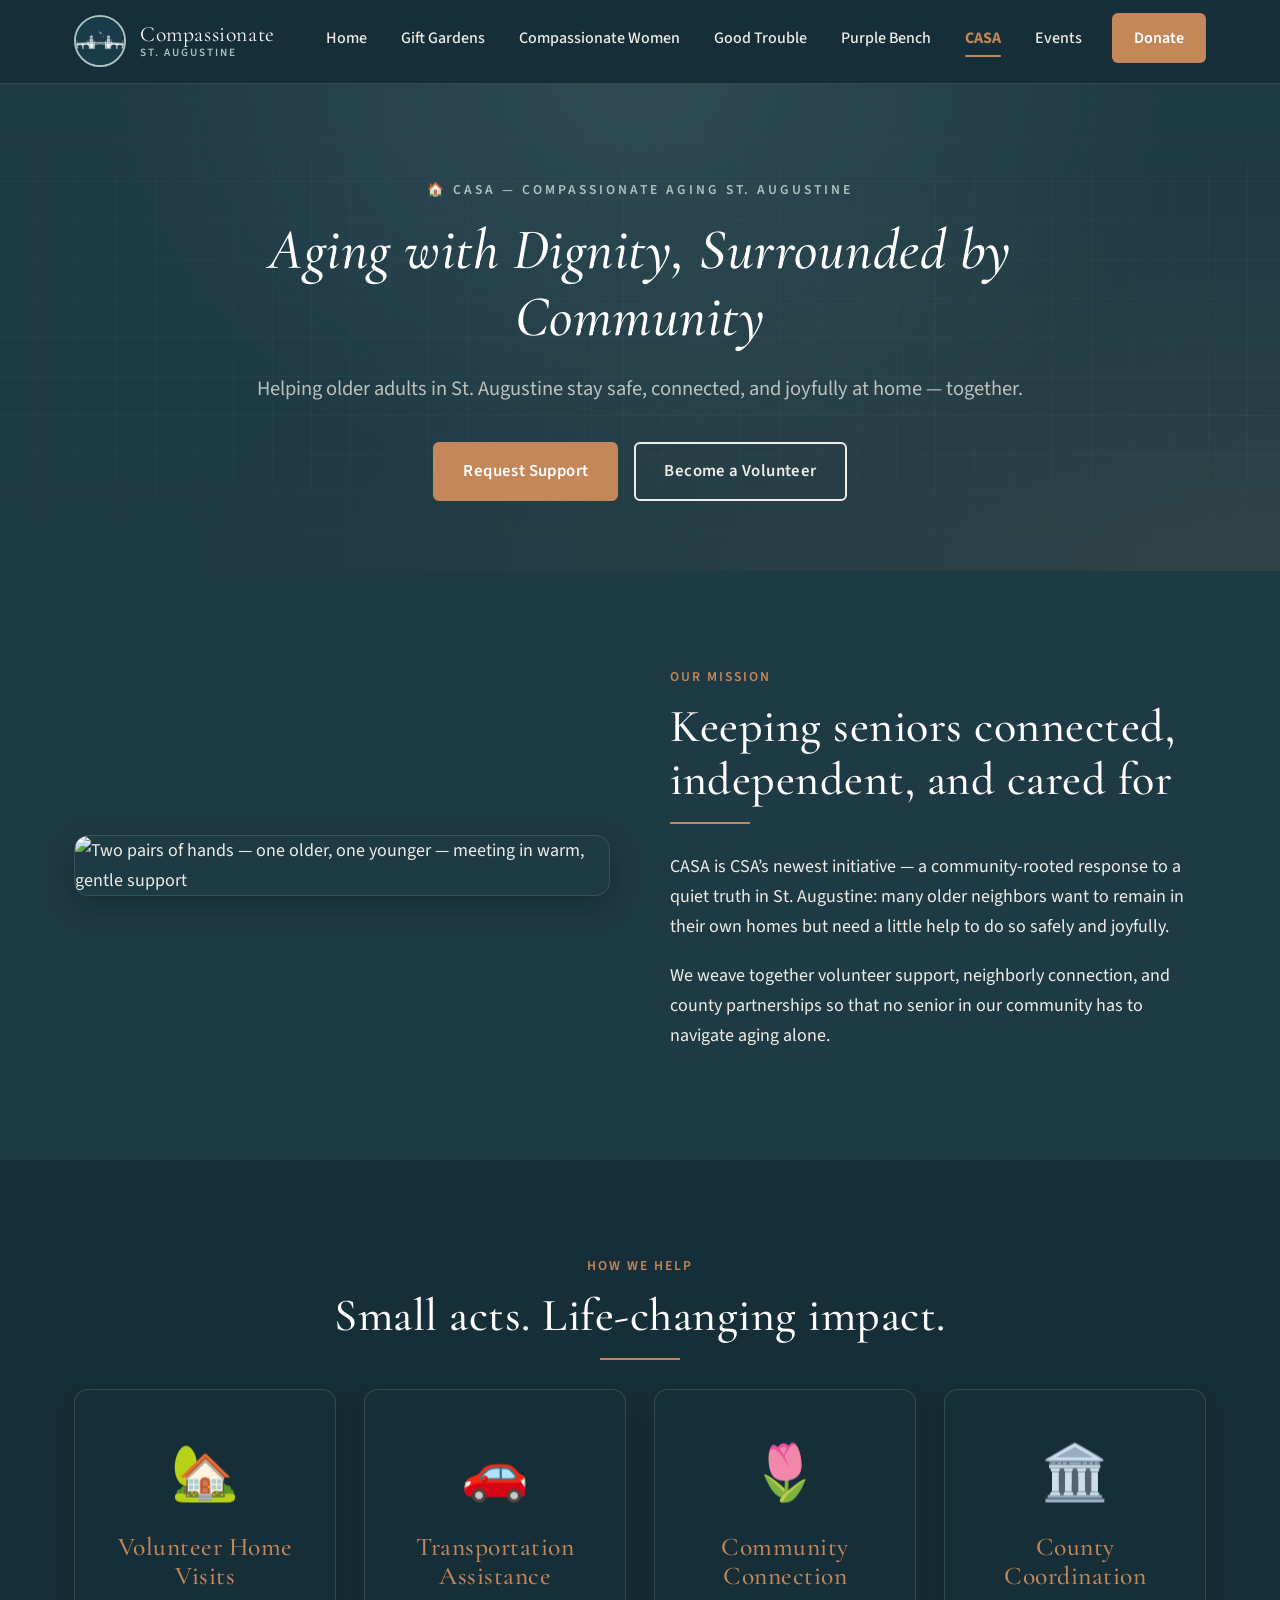
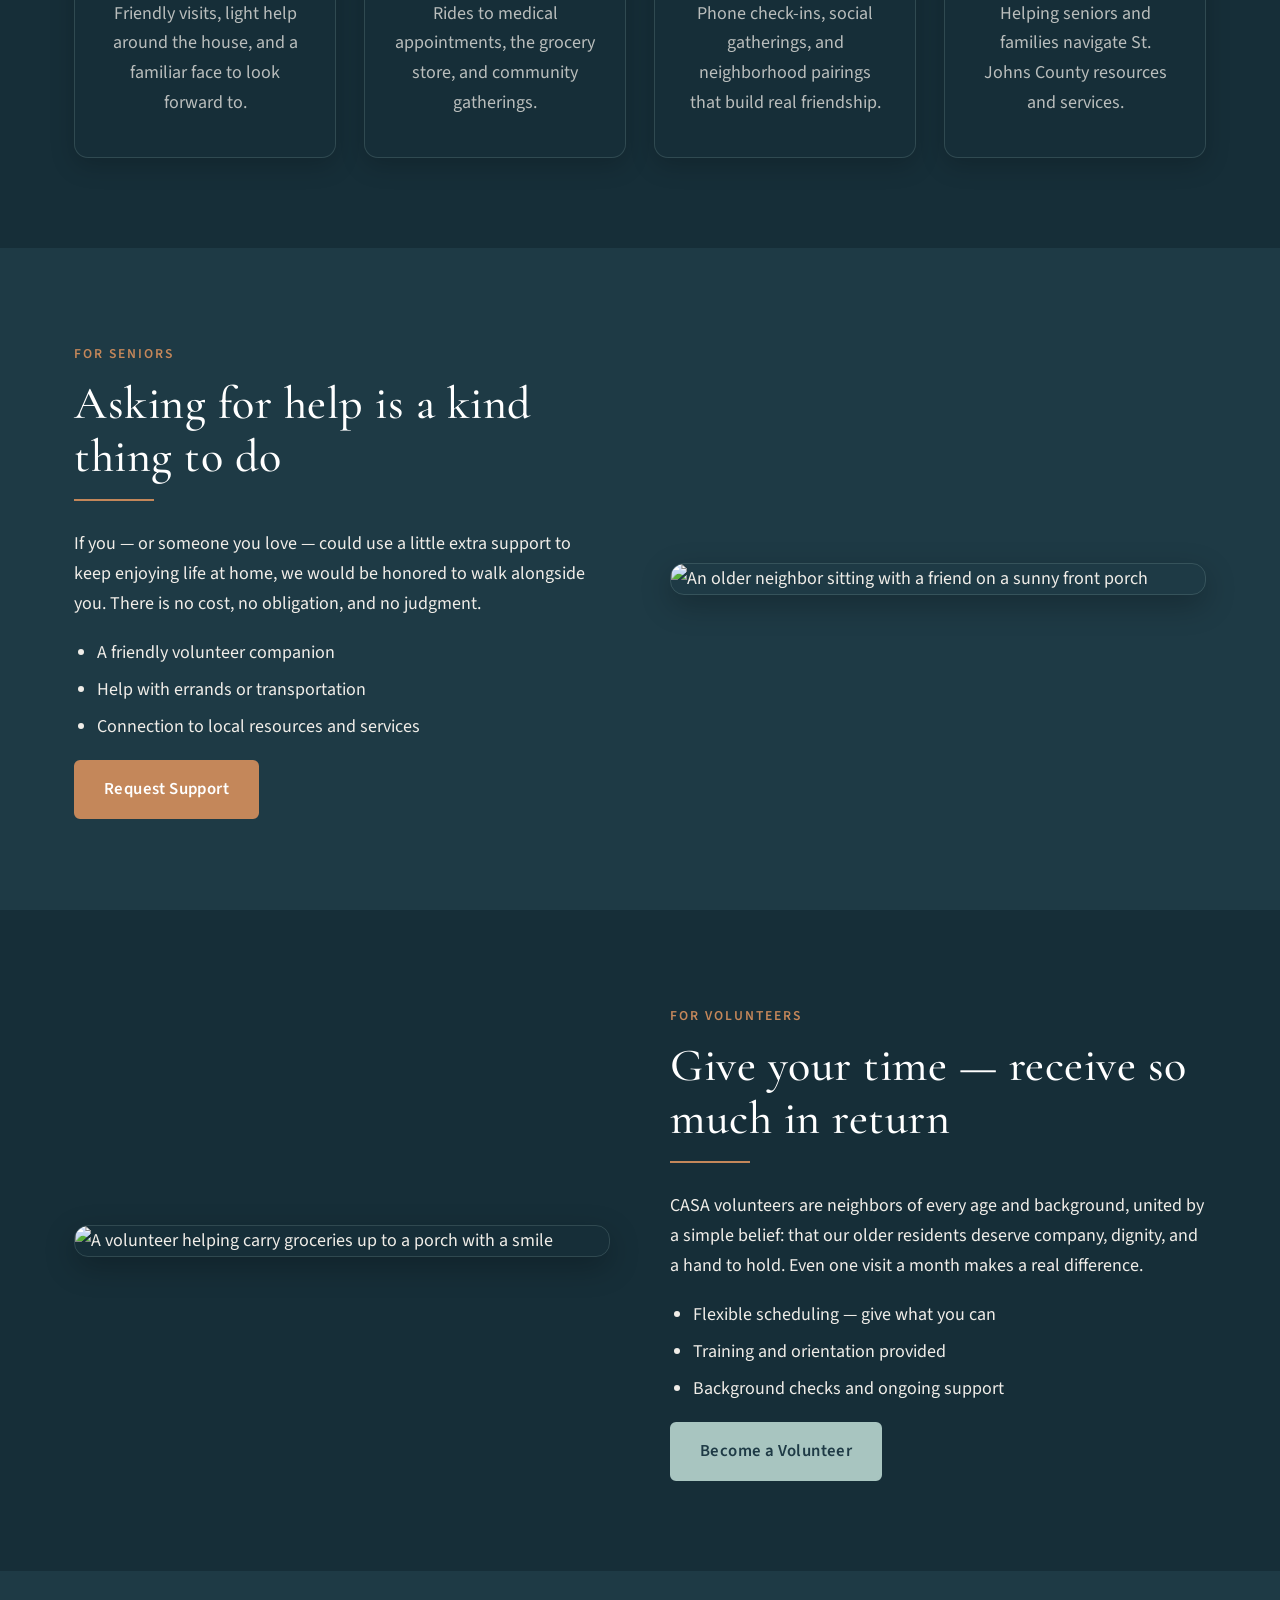
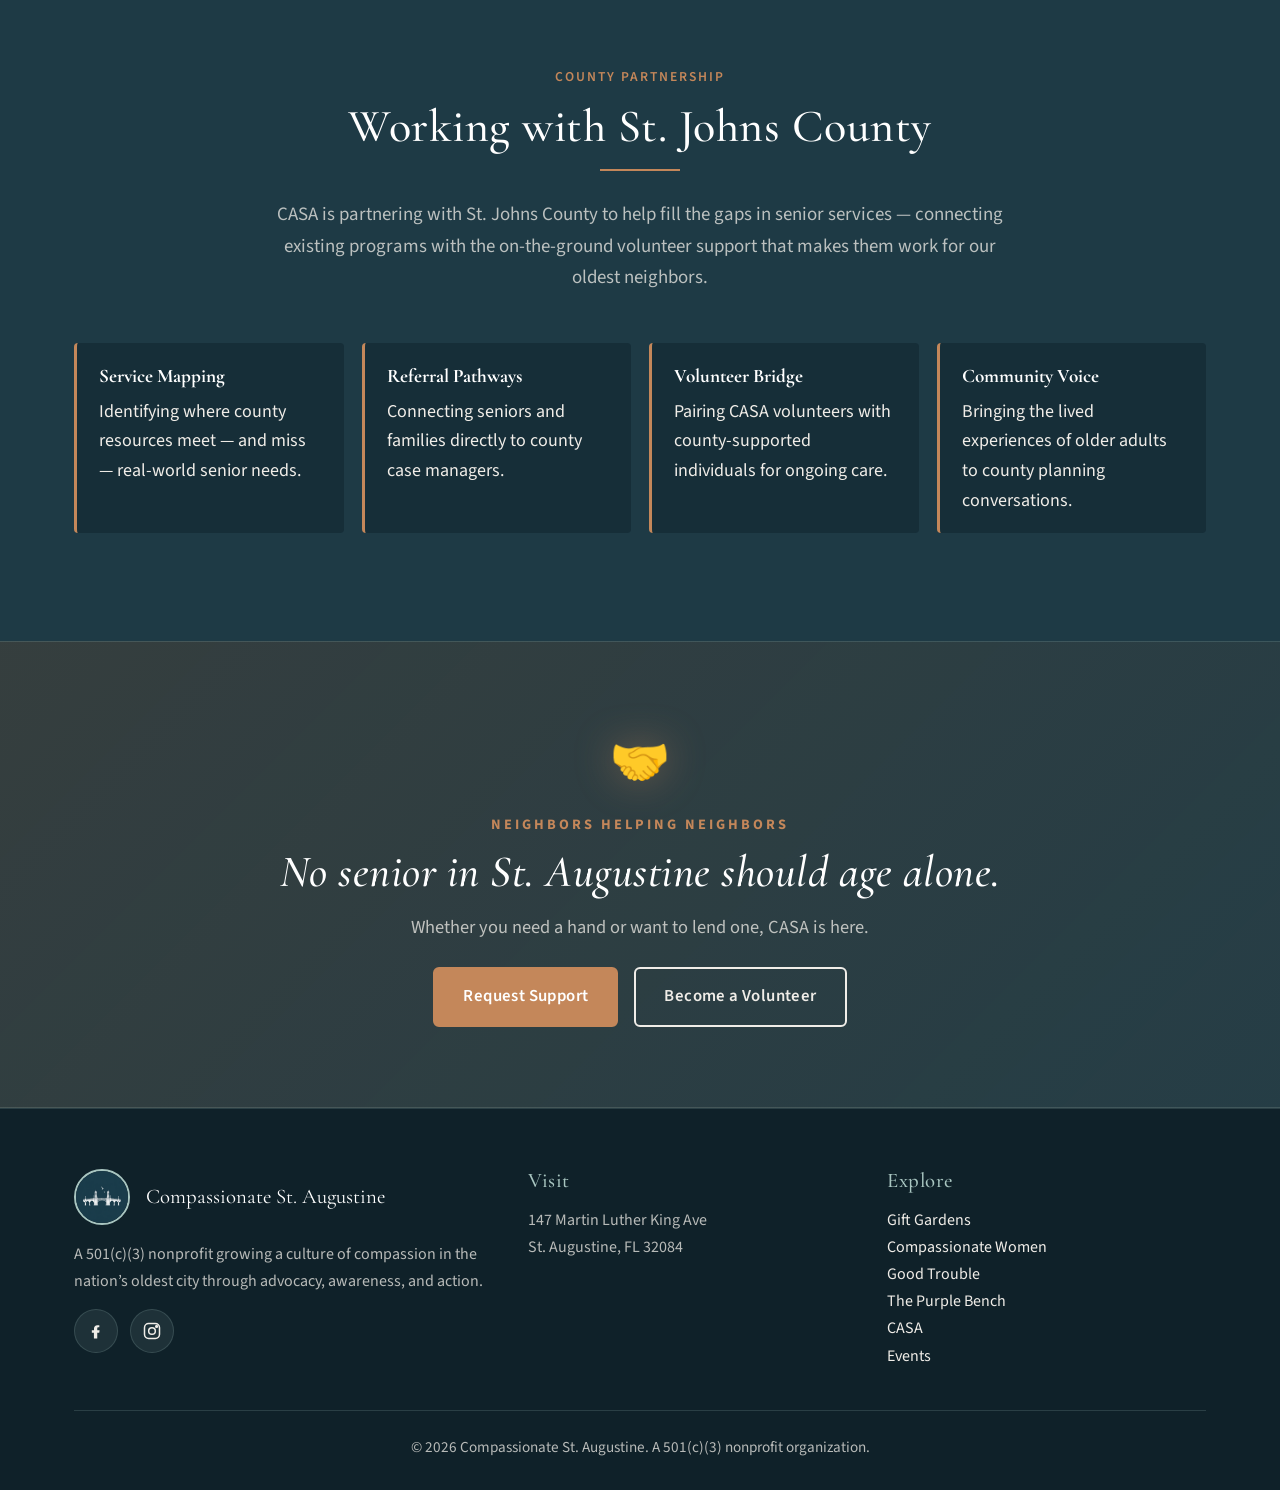
==== commit 3045742a: "Build Compassionate St. Augustine multi-page website - Add 7 pages: home, gift gardens, compassionat" ====
--- a/casa.html
+++ b/casa.html
@@ -1,179 +1,221 @@
-<!doctype html>
+<!DOCTYPE html>
 <html lang="en">
-  <head>
-    <meta charset="UTF-8" />
-    <meta name="viewport" content="width=device-width, initial-scale=1.0" />
-    <meta
-      name="description"
-      content="CASA supports St. Augustine seniors with practical care, connection, and community partnership."
-    />
-    <title>CASA | Compassionate St. Augustine</title>
-    <link rel="preconnect" href="https://fonts.googleapis.com" />
-    <link rel="preconnect" href="https://fonts.gstatic.com" crossorigin />
-    <link
-      href="https://fonts.googleapis.com/css2?family=Cormorant+Garamond:wght@500;600;700&family=Source+Sans+3:wght@400;600;700&display=swap"
-      rel="stylesheet"
-    />
-    <link rel="stylesheet" href="style.css" />
-  </head>
-  <body>
-    <a class="skip-link" href="#main-content">Skip to main content</a>
-
-    <header class="site-header">
-      <div class="container nav-wrap">
-        <a class="logo-link" href="index.html">
-          <img
-            src="assets/logo.jpeg"
-            alt="Compassionate St. Augustine Bridge of Lions logo"
-          />
-        </a>
-        <button
-          class="nav-toggle"
-          type="button"
-          aria-expanded="false"
-          aria-controls="site-navigation"
-          aria-label="Open navigation menu"
-        >
-          &#9776;
-        </button>
-        <nav id="site-navigation" class="site-nav" aria-label="Main navigation">
-          <ul class="nav-links">
-            <li><a href="index.html" data-page="index.html">Home</a></li>
-            <li>
-              <a href="gift-gardens.html" data-page="gift-gardens.html"
-                >Gift Gardens</a
-              >
-            </li>
-            <li>
-              <a
-                href="compassionate-women.html"
-                data-page="compassionate-women.html"
-                >Compassionate Women</a
-              >
-            </li>
-            <li>
-              <a href="good-trouble.html" data-page="good-trouble.html"
-                >Good Trouble</a
-              >
-            </li>
-            <li>
-              <a href="purple-bench.html" data-page="purple-bench.html"
-                >Purple Bench</a
-              >
-            </li>
-            <li><a href="casa.html" data-page="casa.html">CASA</a></li>
-            <li><a href="index.html#donate">Donate</a></li>
+<head>
+  <meta charset="UTF-8" />
+  <meta name="viewport" content="width=device-width, initial-scale=1.0" />
+  <title>CASA — Compassionate Aging St. Augustine</title>
+  <meta name="description" content="CASA (Compassionate Aging St. Augustine) helps older adults age safely and joyfully at home through volunteer support and St. Johns County partnerships." />
+  <link rel="icon" type="image/jpeg" href="assets/logo.jpeg" />
+  <link rel="preconnect" href="https://fonts.googleapis.com" />
+  <link rel="preconnect" href="https://fonts.gstatic.com" crossorigin />
+  <link href="https://fonts.googleapis.com/css2?family=Cormorant+Garamond:ital,wght@0,400;0,500;0,600;1,400;1,500&family=Source+Sans+3:wght@400;500;600;700&display=swap" rel="stylesheet" />
+  <link rel="stylesheet" href="style.css" />
+</head>
+<body>
+  <a class="skip-link" href="#main">Skip to content</a>
+
+  <header class="site-nav" role="banner">
+    <div class="site-nav__inner">
+      <a class="site-nav__brand" href="index.html" aria-label="Compassionate St. Augustine — Home">
+        <img class="site-nav__logo" src="assets/logo.jpeg" alt="Bridge of Lions logo of Compassionate St. Augustine" />
+        <span class="site-nav__brand-text">Compassionate<small>St. Augustine</small></span>
+      </a>
+      <button class="nav-toggle" aria-expanded="false" aria-controls="primary-nav" aria-label="Toggle navigation menu"><span></span></button>
+      <ul id="primary-nav" class="site-nav__links">
+        <li><a href="index.html">Home</a></li>
+        <li><a href="gift-gardens.html">Gift Gardens</a></li>
+        <li><a href="compassionate-women.html">Compassionate Women</a></li>
+        <li><a href="good-trouble.html">Good Trouble</a></li>
+        <li><a href="purple-bench.html">Purple Bench</a></li>
+        <li><a href="casa.html" class="is-active">CASA</a></li>
+        <li><a href="events.html">Events</a></li>
+        <li><a href="index.html#donate" class="nav-cta">Donate</a></li>
+      </ul>
+    </div>
+  </header>
+
+  <main id="main">
+    <section class="hero hero--page">
+      <div class="hero__inner fade-in">
+        <span class="hero__eyebrow">🏠 CASA — Compassionate Aging St. Augustine</span>
+        <h1 class="hero__title">Aging with Dignity, Surrounded by Community</h1>
+        <p class="hero__subtitle">Helping older adults in St. Augustine stay safe, connected, and joyfully at home — together.</p>
+        <div class="hero__actions">
+          <a class="btn btn--primary" href="#request">Request Support</a>
+          <a class="btn btn--ghost" href="#volunteer">Become a Volunteer</a>
+        </div>
+      </div>
+    </section>
+
+    <section class="section">
+      <div class="container two-col fade-in">
+        <div class="two-col__media">
+          <img src="https://picsum.photos/seed/casa-porch/720/520" alt="Two pairs of hands — one older, one younger — meeting in warm, gentle support" />
+        </div>
+        <div>
+          <span class="section__eyebrow">Our Mission</span>
+          <h2 class="section__title">Keeping seniors connected, independent, and cared for</h2>
+          <hr class="divider" style="margin-left:0" />
+          <p>
+            CASA is CSA’s newest initiative — a community-rooted response to a quiet truth in St. Augustine:
+            many older neighbors want to remain in their own homes but need a little help to do so safely
+            and joyfully.
+          </p>
+          <p>
+            We weave together volunteer support, neighborly connection, and county partnerships so that no
+            senior in our community has to navigate aging alone.
+          </p>
+        </div>
+      </div>
+    </section>
+
+    <section class="section section--alt">
+      <div class="container">
+        <div class="text-center fade-in">
+          <span class="section__eyebrow">How We Help</span>
+          <h2 class="section__title">Small acts. Life-changing impact.</h2>
+          <hr class="divider" />
+        </div>
+        <div class="card-grid">
+          <div class="stat-card fade-in">
+            <span class="stat-card__icon" aria-hidden="true">🏡</span>
+            <h3 class="stat-card__title">Volunteer Home Visits</h3>
+            <p class="stat-card__text">Friendly visits, light help around the house, and a familiar face to look forward to.</p>
+          </div>
+          <div class="stat-card fade-in">
+            <span class="stat-card__icon" aria-hidden="true">🚗</span>
+            <h3 class="stat-card__title">Transportation Assistance</h3>
+            <p class="stat-card__text">Rides to medical appointments, the grocery store, and community gatherings.</p>
+          </div>
+          <div class="stat-card fade-in">
+            <span class="stat-card__icon" aria-hidden="true">🌷</span>
+            <h3 class="stat-card__title">Community Connection</h3>
+            <p class="stat-card__text">Phone check-ins, social gatherings, and neighborhood pairings that build real friendship.</p>
+          </div>
+          <div class="stat-card fade-in">
+            <span class="stat-card__icon" aria-hidden="true">🏛️</span>
+            <h3 class="stat-card__title">County Coordination</h3>
+            <p class="stat-card__text">Helping seniors and families navigate St. Johns County resources and services.</p>
+          </div>
+        </div>
+      </div>
+    </section>
+
+    <section id="request" class="section">
+      <div class="container two-col fade-in">
+        <div>
+          <span class="section__eyebrow">For Seniors</span>
+          <h2 class="section__title">Asking for help is a kind thing to do</h2>
+          <hr class="divider" style="margin-left:0" />
+          <p>
+            If you — or someone you love — could use a little extra support to keep enjoying life at home,
+            we would be honored to walk alongside you. There is no cost, no obligation, and no judgment.
+          </p>
+          <ul>
+            <li>A friendly volunteer companion</li>
+            <li>Help with errands or transportation</li>
+            <li>Connection to local resources and services</li>
           </ul>
-        </nav>
-      </div>
-    </header>
-
-    <main id="main-content">
-      <section
-        class="hero page-hero"
-        style="
-          --hero-image: url('https://picsum.photos/seed/casa-neighbors/1600/900');
-        "
-      >
-        <div class="container hero-content reveal">
-          <h1>Aging with Dignity, Surrounded by Community</h1>
-          <p class="hero-subheading">
-            CASA is Compassionate St. Augustine&#8217;s initiative to help older adults
-            age safely and joyfully in their own homes and neighborhoods.
-          </p>
-          <div class="cta-group">
-            <a class="btn btn-primary" href="#for-seniors">Request Support</a>
-            <a class="btn btn-secondary" href="#for-volunteers"
-              >Become a Volunteer</a
-            >
-          </div>
-        </div>
-      </section>
-
-      <section>
-        <div class="container content-layout reveal">
-          <div>
-            <h2>Our Mission</h2>
-            <p>
-              We keep seniors connected, independent, and cared for by weaving
-              together local relationships, trusted volunteers, and practical
-              support systems.
-            </p>
-            <h3>How We Help</h3>
-            <ul>
-              <li>Volunteer home visits and neighbor check-ins</li>
-              <li>Transportation assistance for medical and essential trips</li>
-              <li>Community connection to local events and social support</li>
-              <li>
-                Coordination with county resources to fill service gaps quickly
-              </li>
-            </ul>
-          </div>
-          <img
-            class="section-image"
-            src="https://picsum.photos/seed/casa-front-porch/900/760"
-            alt="Neighbors helping an older adult on a porch in St. Augustine"
-          />
-        </div>
-      </section>
-
-      <section id="for-seniors" class="section-alt">
-        <div class="container reveal">
-          <h2>For Seniors</h2>
-          <p class="intro-text">
-            If you or a loved one needs help staying safe, connected, and active,
-            CASA can help map out the right support. We listen first, then match
-            each request with compassionate local help.
-          </p>
-          <a class="btn btn-primary" href="events.html">Request Support</a>
-        </div>
-      </section>
-
-      <section id="for-volunteers">
-        <div class="container reveal">
-          <h2>For Volunteers</h2>
-          <p class="intro-text">
-            A little time can make a big difference. CASA volunteers can assist
-            with friendly visits, rides, and check-ins to ensure no elder in our
-            community feels alone.
-          </p>
-          <a class="btn btn-secondary" href="events.html">Give Your Time</a>
-        </div>
-      </section>
-
-      <section class="section-alt">
-        <div class="container reveal">
-          <h2>County Partnership</h2>
-          <p class="intro-text">
-            CASA works with St. Johns County to identify and close gaps in senior
-            services, making sure support reaches people where and when they need
-            it most.
-          </p>
-          <ul class="tag-list">
-            <li>St. Johns County Coordination</li>
-            <li>Gap-Filling Services</li>
-            <li>Community Referral Network</li>
+          <a class="btn btn--primary" href="#">Request Support</a>
+        </div>
+        <div class="two-col__media">
+          <img src="https://picsum.photos/seed/casa-neighbors/720/520" alt="An older neighbor sitting with a friend on a sunny front porch" />
+        </div>
+      </div>
+    </section>
+
+    <section id="volunteer" class="section section--alt">
+      <div class="container two-col fade-in">
+        <div class="two-col__media">
+          <img src="https://picsum.photos/seed/casa-volunteers/720/520" alt="A volunteer helping carry groceries up to a porch with a smile" />
+        </div>
+        <div>
+          <span class="section__eyebrow">For Volunteers</span>
+          <h2 class="section__title">Give your time — receive so much in return</h2>
+          <hr class="divider" style="margin-left:0" />
+          <p>
+            CASA volunteers are neighbors of every age and background, united by a simple belief: that
+            our older residents deserve company, dignity, and a hand to hold. Even one visit a month
+            makes a real difference.
+          </p>
+          <ul>
+            <li>Flexible scheduling — give what you can</li>
+            <li>Training and orientation provided</li>
+            <li>Background checks and ongoing support</li>
           </ul>
-        </div>
-      </section>
-    </main>
-
-    <footer class="site-footer">
-      <div class="container footer-grid">
-        <p>
-          147 Martin Luther King Ave, St. Augustine, FL 32084
-        </p>
-        <div class="social-links">
-          <a href="https://facebook.com" aria-label="Visit CSA on Facebook">
-            <span class="social-icon" aria-hidden="true">f</span>Facebook
-          </a>
-          <a href="https://instagram.com" aria-label="Visit CSA on Instagram">
-            <span class="social-icon" aria-hidden="true">i</span>Instagram
-          </a>
-        </div>
-      </div>
-    </footer>
-
-    <script src="script.js"></script>
-  </body>
+          <a class="btn btn--accent-light" href="#">Become a Volunteer</a>
+        </div>
+      </div>
+    </section>
+
+    <section class="section">
+      <div class="container fade-in">
+        <div class="text-center">
+          <span class="section__eyebrow">County Partnership</span>
+          <h2 class="section__title">Working with St. Johns County</h2>
+          <hr class="divider" />
+          <p class="section__lead">
+            CASA is partnering with St. Johns County to help fill the gaps in senior services — connecting
+            existing programs with the on-the-ground volunteer support that makes them work for our oldest
+            neighbors.
+          </p>
+        </div>
+        <ul class="feature-list fade-in">
+          <li><strong>Service Mapping</strong>Identifying where county resources meet — and miss — real-world senior needs.</li>
+          <li><strong>Referral Pathways</strong>Connecting seniors and families directly to county case managers.</li>
+          <li><strong>Volunteer Bridge</strong>Pairing CASA volunteers with county-supported individuals for ongoing care.</li>
+          <li><strong>Community Voice</strong>Bringing the lived experiences of older adults to county planning conversations.</li>
+        </ul>
+      </div>
+    </section>
+
+    <section class="banner fade-in">
+      <span class="banner__candle" aria-hidden="true">🤝</span>
+      <div class="banner__eyebrow">Neighbors helping neighbors</div>
+      <h2 class="banner__title">No senior in St. Augustine should age alone.</h2>
+      <p class="banner__text">Whether you need a hand or want to lend one, CASA is here.</p>
+      <div class="btn-row" style="justify-content:center;">
+        <a class="btn btn--primary" href="#request">Request Support</a>
+        <a class="btn btn--ghost" href="#volunteer">Become a Volunteer</a>
+      </div>
+    </section>
+  </main>
+
+  <footer class="site-footer">
+    <div class="container">
+      <div class="site-footer__grid">
+        <div>
+          <div class="site-footer__brand">
+            <img src="assets/logo.jpeg" alt="" />
+            <span>Compassionate St. Augustine</span>
+          </div>
+          <p>A 501(c)(3) nonprofit growing a culture of compassion in the nation’s oldest city through advocacy, awareness, and action.</p>
+          <div class="site-footer__social">
+            <a href="https://www.facebook.com/" aria-label="Facebook" target="_blank" rel="noopener"><svg viewBox="0 0 24 24" fill="currentColor" aria-hidden="true"><path d="M13.5 21v-7h2.4l.4-3h-2.8V9.1c0-.9.3-1.5 1.6-1.5H16V5.1c-.3 0-1.3-.1-2.4-.1-2.4 0-4 1.5-4 4.1V11H7v3h2.5v7h4z"/></svg></a>
+            <a href="https://www.instagram.com/" aria-label="Instagram" target="_blank" rel="noopener"><svg viewBox="0 0 24 24" fill="none" stroke="currentColor" stroke-width="1.8" aria-hidden="true"><rect x="3" y="3" width="18" height="18" rx="5"/><circle cx="12" cy="12" r="4"/><circle cx="17.5" cy="6.5" r="1" fill="currentColor"/></svg></a>
+          </div>
+        </div>
+        <div>
+          <h4>Visit</h4>
+          <address>147 Martin Luther King Ave<br/>St. Augustine, FL 32084</address>
+        </div>
+        <div>
+          <h4>Explore</h4>
+          <p>
+            <a href="gift-gardens.html">Gift Gardens</a><br/>
+            <a href="compassionate-women.html">Compassionate Women</a><br/>
+            <a href="good-trouble.html">Good Trouble</a><br/>
+            <a href="purple-bench.html">The Purple Bench</a><br/>
+            <a href="casa.html">CASA</a><br/>
+            <a href="events.html">Events</a>
+          </p>
+        </div>
+      </div>
+      <div class="site-footer__bottom">© <span id="year">2026</span> Compassionate St. Augustine. A 501(c)(3) nonprofit organization.</div>
+    </div>
+  </footer>
+
+  <script src="script.js"></script>
+  <script>document.getElementById('year').textContent = new Date().getFullYear();</script>
+</body>
 </html>
--- a/style.css
+++ b/style.css
@@ -1,14 +1,32 @@
+/* ==========================================================================
+   Compassionate St. Augustine — Shared Stylesheet
+   ========================================================================== */
+
 :root {
-  --bg-primary: #1e3a45;
-  --bg-secondary: #162e38;
-  --white: #ffffff;
-  --accent-warm: #c4875a;
-  --accent-light: #a8c5c0;
-  --text-on-dark: #f0ede8;
-  --container-width: 1120px;
-  --shadow-soft: 0 8px 24px rgba(0, 0, 0, 0.2);
-}
-
+  --bg-primary: #1E3A45;
+  --bg-alt: #162E38;
+  --bg-deep: #0F2129;
+  --white: #FFFFFF;
+  --accent-warm: #C4875A;
+  --accent-warm-hover: #b07344;
+  --accent-light: #A8C5C0;
+  --text-on-dark: #F0EDE8;
+  --text-muted: rgba(240, 237, 232, 0.75);
+  --border-soft: rgba(168, 197, 192, 0.18);
+
+  --font-heading: "Cormorant Garamond", Georgia, "Times New Roman", serif;
+  --font-body: "Source Sans 3", "Helvetica Neue", Arial, sans-serif;
+
+  --radius: 6px;
+  --radius-lg: 14px;
+  --shadow-soft: 0 10px 30px rgba(0, 0, 0, 0.25);
+  --shadow-card: 0 8px 24px rgba(0, 0, 0, 0.18);
+
+  --container: 1180px;
+  --nav-height: 84px;
+}
+
+/* -------- Reset & Base -------- */
 *,
 *::before,
 *::after {
@@ -17,505 +35,851 @@
 
 html {
   scroll-behavior: smooth;
+  -webkit-text-size-adjust: 100%;
 }
 
 body {
   margin: 0;
-  min-height: 100vh;
-  background: var(--bg-primary);
+  background-color: var(--bg-primary);
   color: var(--text-on-dark);
-  font-family: "Source Sans 3", sans-serif;
+  font-family: var(--font-body);
   font-size: 18px;
-  line-height: 1.6;
-  position: relative;
-}
-
-body::before {
-  content: "";
-  position: fixed;
-  inset: 0;
-  pointer-events: none;
-  background:
-    radial-gradient(circle at 25% -10%, rgba(168, 197, 192, 0.14), transparent 45%),
-    repeating-linear-gradient(
-      -15deg,
-      transparent 0 18px,
-      rgba(255, 255, 255, 0.02) 18px 19px
-    );
-  z-index: -1;
-}
-
-h1,
-h2,
-h3,
-h4 {
-  font-family: "Cormorant Garamond", serif;
-  line-height: 1.2;
-  letter-spacing: 0.02em;
-  margin-top: 0;
-  color: var(--white);
-}
-
-h1 {
-  font-size: clamp(2.2rem, 4.8vw, 4.1rem);
-}
-
-h2 {
-  font-size: clamp(1.9rem, 3.2vw, 2.7rem);
-}
-
-h3 {
-  font-size: clamp(1.5rem, 2.5vw, 2rem);
-}
-
-p {
-  margin-top: 0;
+  line-height: 1.65;
+  font-weight: 400;
+  -webkit-font-smoothing: antialiased;
+  -moz-osx-font-smoothing: grayscale;
+}
+
+img {
+  max-width: 100%;
+  height: auto;
+  display: block;
 }
 
 a {
   color: var(--accent-light);
-  text-underline-offset: 0.2rem;
-}
-
-a:hover {
-  color: var(--white);
-}
-
-img {
-  max-width: 100%;
-  display: block;
-}
-
+  text-decoration: none;
+  transition: color 0.2s ease;
+}
+
+a:hover,
+a:focus {
+  color: var(--accent-warm);
+}
+
+a:focus-visible,
+button:focus-visible {
+  outline: 3px solid var(--accent-warm);
+  outline-offset: 3px;
+  border-radius: 3px;
+}
+
+h1, h2, h3, h4, h5, h6 {
+  font-family: var(--font-heading);
+  font-weight: 500;
+  color: var(--white);
+  line-height: 1.15;
+  margin: 0 0 0.5em 0;
+  letter-spacing: 0.5px;
+}
+
+h1 { font-size: clamp(2.4rem, 5vw, 4.2rem); }
+h2 { font-size: clamp(2rem, 3.6vw, 3rem); }
+h3 { font-size: clamp(1.4rem, 2.2vw, 1.85rem); }
+h4 { font-size: 1.35rem; }
+
+p { margin: 0 0 1.1em 0; }
+
+ul, ol { padding-left: 1.25em; }
+li { margin-bottom: 0.4em; }
+
+/* -------- Layout helpers -------- */
 .container {
-  width: min(var(--container-width), 92%);
+  width: 100%;
+  max-width: var(--container);
   margin: 0 auto;
-}
-
-.skip-link {
-  position: absolute;
-  left: 0.75rem;
-  top: -120px;
-  z-index: 2000;
-  background: var(--accent-warm);
-  color: var(--white);
-  padding: 0.7rem 1rem;
-  font-weight: 700;
-  border-radius: 0.5rem;
+  padding: 0 24px;
+}
+
+.section {
+  padding: 90px 0;
+}
+
+.section--alt {
+  background-color: var(--bg-alt);
+}
+
+.section__eyebrow {
+  display: inline-block;
+  font-family: var(--font-body);
+  text-transform: uppercase;
+  letter-spacing: 2px;
+  font-size: 0.85rem;
+  color: var(--accent-warm);
+  margin-bottom: 12px;
+  font-weight: 600;
+}
+
+.section__title {
+  margin-bottom: 16px;
+}
+
+.section__lead {
+  max-width: 760px;
+  font-size: 1.18rem;
+  color: var(--text-muted);
+  margin-bottom: 50px;
+}
+
+.text-center { text-align: center; }
+.text-center .section__lead { margin-left: auto; margin-right: auto; }
+
+/* -------- Buttons -------- */
+.btn {
+  display: inline-flex;
+  align-items: center;
+  justify-content: center;
+  gap: 8px;
+  min-height: 52px;
+  padding: 14px 28px;
+  border-radius: var(--radius);
+  font-family: var(--font-body);
+  font-size: 1.05rem;
+  font-weight: 600;
+  letter-spacing: 0.4px;
   text-decoration: none;
-}
-
-.skip-link:focus {
-  top: 0.75rem;
-}
-
-.site-header {
+  cursor: pointer;
+  border: 2px solid transparent;
+  transition: transform 0.18s ease, background-color 0.18s ease, color 0.18s ease, border-color 0.18s ease;
+}
+
+.btn:hover { transform: translateY(-2px); }
+
+.btn--primary {
+  background-color: var(--accent-warm);
+  color: var(--white);
+  border-color: var(--accent-warm);
+}
+.btn--primary:hover,
+.btn--primary:focus {
+  background-color: var(--accent-warm-hover);
+  border-color: var(--accent-warm-hover);
+  color: var(--white);
+}
+
+.btn--ghost {
+  background-color: transparent;
+  color: var(--text-on-dark);
+  border-color: var(--text-on-dark);
+}
+.btn--ghost:hover,
+.btn--ghost:focus {
+  background-color: var(--text-on-dark);
+  color: var(--bg-primary);
+}
+
+.btn--accent-light {
+  background-color: var(--accent-light);
+  color: var(--bg-primary);
+  border-color: var(--accent-light);
+}
+.btn--accent-light:hover,
+.btn--accent-light:focus {
+  background-color: transparent;
+  color: var(--accent-light);
+}
+
+.btn-row {
+  display: flex;
+  flex-wrap: wrap;
+  gap: 16px;
+  align-items: center;
+}
+
+/* -------- Navigation -------- */
+.site-nav {
   position: sticky;
   top: 0;
   z-index: 1000;
-  backdrop-filter: blur(8px);
-  background: rgba(22, 46, 56, 0.95);
-  border-bottom: 1px solid rgba(168, 197, 192, 0.3);
-}
-
-.nav-wrap {
-  min-height: 84px;
+  background-color: rgba(22, 46, 56, 0.92);
+  backdrop-filter: saturate(140%) blur(10px);
+  -webkit-backdrop-filter: saturate(140%) blur(10px);
+  border-bottom: 1px solid var(--border-soft);
+  height: var(--nav-height);
+  display: flex;
+  align-items: center;
+}
+
+.site-nav__inner {
+  width: 100%;
+  max-width: var(--container);
+  margin: 0 auto;
+  padding: 0 24px;
   display: flex;
   align-items: center;
   justify-content: space-between;
-  gap: 1.25rem;
-}
-
-.logo-link {
-  display: inline-flex;
-  align-items: center;
-}
-
-.logo-link img {
-  width: 170px;
-  height: auto;
-  border-radius: 0.25rem;
-}
-
-.site-nav {
-  margin-left: auto;
-}
-
-.nav-links {
+  gap: 24px;
+}
+
+.site-nav__brand {
+  display: flex;
+  align-items: center;
+  gap: 14px;
+  text-decoration: none;
+  color: var(--white);
+  font-family: var(--font-heading);
+  font-size: 1.35rem;
+  letter-spacing: 0.6px;
+  line-height: 1.1;
+}
+
+.site-nav__logo {
+  width: 52px;
+  height: 52px;
+  border-radius: 50%;
+  object-fit: cover;
+  background-color: var(--bg-primary);
+  border: 2px solid var(--accent-light);
+}
+
+.site-nav__brand-text {
+  display: flex;
+  flex-direction: column;
+}
+.site-nav__brand-text small {
+  font-family: var(--font-body);
+  font-size: 0.7rem;
+  letter-spacing: 2px;
+  text-transform: uppercase;
+  color: var(--accent-light);
+  font-weight: 600;
+}
+
+.site-nav__links {
   list-style: none;
+  display: flex;
+  align-items: center;
+  gap: 6px;
   margin: 0;
   padding: 0;
-  display: flex;
-  align-items: center;
-  gap: 0.4rem;
-}
-
-.nav-links a {
+}
+
+.site-nav__links a {
+  display: inline-block;
+  padding: 10px 14px;
+  color: var(--text-on-dark);
+  font-weight: 500;
+  font-size: 1rem;
+  border-radius: var(--radius);
+  transition: background-color 0.2s ease, color 0.2s ease;
+}
+
+.site-nav__links a:hover {
+  background-color: rgba(168, 197, 192, 0.1);
+  color: var(--white);
+}
+
+.site-nav__links a.is-active {
+  color: var(--accent-warm);
+  font-weight: 700;
+  position: relative;
+}
+.site-nav__links a.is-active::after {
+  content: "";
+  position: absolute;
+  left: 14px;
+  right: 14px;
+  bottom: 4px;
+  height: 2px;
+  background-color: var(--accent-warm);
+  border-radius: 2px;
+}
+
+.site-nav__links .nav-cta {
+  margin-left: 10px;
+  background-color: var(--accent-warm);
+  color: var(--white);
+  padding: 12px 22px;
+  font-weight: 600;
+}
+.site-nav__links .nav-cta:hover {
+  background-color: var(--accent-warm-hover);
+  color: var(--white);
+}
+.site-nav__links .nav-cta.is-active::after { display: none; }
+
+.nav-toggle {
+  display: none;
+  background: none;
+  border: 0;
+  width: 48px;
+  height: 48px;
+  cursor: pointer;
+  position: relative;
+  padding: 0;
+}
+
+.nav-toggle span,
+.nav-toggle span::before,
+.nav-toggle span::after {
+  display: block;
+  position: absolute;
+  height: 2px;
+  width: 28px;
+  background: var(--white);
+  border-radius: 2px;
+  transition: transform 0.25s ease, top 0.25s ease, opacity 0.2s ease;
+}
+.nav-toggle span {
+  top: 50%; left: 50%;
+  transform: translate(-50%, -50%);
+}
+.nav-toggle span::before,
+.nav-toggle span::after {
+  content: "";
+  left: 0;
+}
+.nav-toggle span::before { top: -9px; }
+.nav-toggle span::after  { top:  9px; }
+
+.nav-toggle[aria-expanded="true"] span { background: transparent; }
+.nav-toggle[aria-expanded="true"] span::before { top: 0; transform: rotate(45deg); }
+.nav-toggle[aria-expanded="true"] span::after  { top: 0; transform: rotate(-45deg); }
+
+@media (max-width: 960px) {
+  .nav-toggle { display: block; }
+  .site-nav__links {
+    position: fixed;
+    top: var(--nav-height);
+    left: 0;
+    right: 0;
+    flex-direction: column;
+    align-items: stretch;
+    gap: 0;
+    padding: 16px 24px 28px;
+    background-color: var(--bg-alt);
+    border-bottom: 1px solid var(--border-soft);
+    transform: translateY(-110%);
+    transition: transform 0.3s ease;
+    box-shadow: var(--shadow-soft);
+  }
+  .site-nav__links.is-open { transform: translateY(0); }
+  .site-nav__links a {
+    padding: 16px 12px;
+    font-size: 1.1rem;
+    border-bottom: 1px solid var(--border-soft);
+    border-radius: 0;
+  }
+  .site-nav__links a.is-active::after { display: none; }
+  .site-nav__links .nav-cta {
+    margin: 16px 0 0;
+    text-align: center;
+    border-radius: var(--radius);
+  }
+}
+
+/* -------- Hero -------- */
+.hero {
+  position: relative;
+  padding: 110px 0 100px;
+  overflow: hidden;
+  background-color: var(--bg-primary);
+  background-image:
+    radial-gradient(ellipse at top, rgba(168, 197, 192, 0.12), transparent 60%),
+    radial-gradient(ellipse at bottom right, rgba(196, 135, 90, 0.10), transparent 60%);
+}
+
+.hero::before {
+  /* subtle water-ripple motif */
+  content: "";
+  position: absolute;
+  inset: 0;
+  background-image:
+    repeating-linear-gradient(0deg, transparent 0 38px, rgba(168, 197, 192, 0.04) 38px 39px),
+    repeating-linear-gradient(90deg, transparent 0 38px, rgba(168, 197, 192, 0.03) 38px 39px);
+  pointer-events: none;
+  mask-image: linear-gradient(to bottom, transparent, black 20%, black 80%, transparent);
+}
+
+.hero__inner {
+  position: relative;
+  z-index: 1;
+  text-align: center;
+  max-width: 920px;
+  margin: 0 auto;
+  padding: 0 24px;
+}
+
+.hero--home {
+  padding: 130px 0 110px;
+}
+
+.hero--home .hero__logo {
+  width: 220px;
+  height: 220px;
+  border-radius: 50%;
+  margin: 0 auto 36px;
+  background-color: var(--bg-alt);
+  border: 3px solid var(--accent-light);
+  box-shadow: var(--shadow-soft);
+  object-fit: cover;
+}
+
+.hero__eyebrow {
+  display: inline-block;
+  text-transform: uppercase;
+  letter-spacing: 3px;
+  font-size: 0.85rem;
+  color: var(--accent-light);
+  margin-bottom: 16px;
+  font-weight: 600;
+}
+
+.hero__title {
+  font-size: clamp(2.6rem, 5.5vw, 4.6rem);
+  margin-bottom: 22px;
+  font-style: italic;
+  font-weight: 500;
+}
+
+.hero__subtitle {
+  font-size: clamp(1.1rem, 1.6vw, 1.4rem);
+  color: var(--text-muted);
+  margin-bottom: 36px;
+}
+
+.hero__actions {
+  display: flex;
+  flex-wrap: wrap;
+  gap: 16px;
+  justify-content: center;
+}
+
+/* page hero (smaller, for inner pages) */
+.hero--page {
+  padding: 90px 0 70px;
+}
+.hero--page .hero__title { font-size: clamp(2.2rem, 4.5vw, 3.6rem); }
+
+/* decorative divider */
+.divider {
+  display: block;
+  width: 80px;
+  height: 2px;
+  background-color: var(--accent-warm);
+  border: 0;
+  margin: 0 auto 28px;
+}
+
+/* -------- Cards -------- */
+.card-grid {
+  display: grid;
+  grid-template-columns: repeat(auto-fit, minmax(260px, 1fr));
+  gap: 28px;
+}
+
+.card {
+  background-color: var(--bg-alt);
+  border: 1px solid var(--border-soft);
+  border-radius: var(--radius-lg);
+  padding: 36px 28px;
   text-decoration: none;
   color: var(--text-on-dark);
+  display: flex;
+  flex-direction: column;
+  transition: transform 0.25s ease, border-color 0.25s ease, box-shadow 0.25s ease;
+  box-shadow: var(--shadow-card);
+}
+
+.card:hover,
+.card:focus {
+  transform: translateY(-6px);
+  border-color: var(--accent-warm);
+  color: var(--text-on-dark);
+}
+
+.card__icon {
+  font-size: 2.6rem;
+  margin-bottom: 14px;
+  line-height: 1;
+}
+
+.card__title {
+  font-family: var(--font-heading);
+  font-size: 1.7rem;
+  color: var(--white);
+  margin-bottom: 10px;
+}
+
+.card__text {
+  color: var(--text-muted);
+  font-size: 1rem;
+  margin-bottom: 18px;
+  flex-grow: 1;
+}
+
+.card__link {
   font-weight: 600;
-  padding: 0.7rem 0.8rem;
-  border-radius: 0.45rem;
-  display: inline-flex;
-  align-items: center;
-  min-height: 48px;
-}
-
-.nav-links a:hover,
-.nav-links a:focus-visible {
-  background: rgba(168, 197, 192, 0.18);
-}
-
-.nav-links a.is-active {
-  color: var(--white);
-  background: rgba(196, 135, 90, 0.34);
-  border: 1px solid rgba(196, 135, 90, 0.55);
-}
-
-.nav-toggle {
-  display: none;
-  border: 1px solid rgba(240, 237, 232, 0.4);
-  color: var(--text-on-dark);
-  background: transparent;
-  min-height: 48px;
-  min-width: 48px;
-  border-radius: 0.45rem;
-  cursor: pointer;
+  color: var(--accent-warm);
+  letter-spacing: 0.5px;
+  align-self: flex-start;
+}
+.card__link::after {
+  content: " →";
+  transition: transform 0.2s ease;
+  display: inline-block;
+}
+.card:hover .card__link::after { transform: translateX(4px); }
+
+/* Stat / icon card variant */
+.stat-card {
+  background-color: var(--bg-alt);
+  border: 1px solid var(--border-soft);
+  border-radius: var(--radius-lg);
+  padding: 40px 30px;
+  text-align: center;
+  box-shadow: var(--shadow-card);
+}
+.stat-card__icon {
+  font-size: 3.4rem;
+  display: block;
+  margin-bottom: 12px;
+}
+.stat-card__title {
+  font-family: var(--font-heading);
   font-size: 1.6rem;
-}
-
-.hero {
-  padding: clamp(4rem, 10vw, 8rem) 0;
-}
-
-.hero-content {
-  max-width: 900px;
-  margin: 0 auto;
+  color: var(--accent-warm);
+  margin-bottom: 8px;
+}
+.stat-card__text {
+  color: var(--text-muted);
+  margin: 0;
+}
+
+/* -------- Two-column block -------- */
+.two-col {
+  display: grid;
+  grid-template-columns: 1fr 1fr;
+  gap: 60px;
+  align-items: center;
+}
+.two-col__media img {
+  border-radius: var(--radius-lg);
+  box-shadow: var(--shadow-soft);
+  border: 1px solid var(--border-soft);
+}
+@media (max-width: 800px) {
+  .two-col { grid-template-columns: 1fr; gap: 36px; }
+}
+
+/* -------- Banner / Highlight -------- */
+.banner {
+  position: relative;
+  padding: 80px 30px;
   text-align: center;
-}
-
-.hero-logo {
-  width: min(420px, 75vw);
-  border-radius: 0.4rem;
-  margin: 0 auto 1.5rem;
-  box-shadow: var(--shadow-soft);
-}
-
-.hero-subheading {
-  font-size: clamp(1.1rem, 2vw, 1.4rem);
-  color: var(--accent-light);
-  margin-bottom: 2rem;
-}
-
-.cta-group {
-  display: flex;
-  flex-wrap: wrap;
-  justify-content: center;
-  gap: 1rem;
-}
-
-.btn {
-  min-height: 48px;
-  padding: 0.8rem 1.45rem;
-  border-radius: 999px;
-  border: 2px solid transparent;
+  background:
+    linear-gradient(135deg, rgba(196,135,90,0.18), rgba(168,197,192,0.10)),
+    var(--bg-alt);
+  border-top: 1px solid var(--border-soft);
+  border-bottom: 1px solid var(--border-soft);
+  overflow: hidden;
+}
+.banner__eyebrow {
+  text-transform: uppercase;
+  letter-spacing: 3px;
+  color: var(--accent-warm);
   font-weight: 700;
-  display: inline-flex;
-  align-items: center;
-  justify-content: center;
-  text-decoration: none;
-  transition: transform 0.2s ease, box-shadow 0.2s ease;
-}
-
-.btn:hover,
-.btn:focus-visible {
-  transform: translateY(-2px);
-  box-shadow: 0 10px 18px rgba(0, 0, 0, 0.22);
-}
-
-.btn-primary {
-  background: var(--accent-warm);
-  color: var(--white);
-}
-
-.btn-primary:hover,
-.btn-primary:focus-visible {
-  color: var(--white);
-}
-
-.btn-secondary {
-  background: transparent;
-  color: var(--text-on-dark);
-  border-color: var(--accent-light);
-}
-
-.btn-secondary:hover,
-.btn-secondary:focus-visible {
-  color: var(--white);
-}
-
-section {
-  padding: clamp(3rem, 8vw, 5rem) 0;
-}
-
-.section-alt {
-  background: var(--bg-secondary);
-}
-
-.intro-text {
-  max-width: 780px;
-}
-
-.program-grid,
-.three-col-grid,
-.four-col-grid,
-.event-grid {
-  display: grid;
-  gap: 1.2rem;
-}
-
-.program-grid {
-  grid-template-columns: repeat(auto-fit, minmax(220px, 1fr));
-}
-
-.three-col-grid {
-  grid-template-columns: repeat(auto-fit, minmax(240px, 1fr));
-}
-
-.four-col-grid {
-  grid-template-columns: repeat(auto-fit, minmax(200px, 1fr));
-}
-
-.event-grid {
-  grid-template-columns: repeat(auto-fit, minmax(270px, 1fr));
-}
-
-.card {
-  border: 1px solid rgba(168, 197, 192, 0.35);
-  border-radius: 0.9rem;
-  padding: 1.2rem;
-  background: rgba(255, 255, 255, 0.03);
-  box-shadow: var(--shadow-soft);
-}
-
-.card h3 {
-  margin-bottom: 0.6rem;
-}
-
-.program-card {
+  font-size: 0.9rem;
+  margin-bottom: 10px;
+}
+.banner__title {
+  font-size: clamp(2rem, 3.5vw, 2.8rem);
+  font-style: italic;
+  margin-bottom: 14px;
+}
+.banner__text {
+  color: var(--text-muted);
+  font-size: 1.15rem;
+  max-width: 720px;
+  margin: 0 auto 24px;
+}
+.banner__candle {
+  font-size: 3rem;
   display: block;
-  text-decoration: none;
-  color: var(--text-on-dark);
-  min-height: 190px;
-  transition: transform 0.25s ease, border-color 0.25s ease;
-}
-
-.program-card:hover,
-.program-card:focus-visible {
-  transform: translateY(-4px);
-  border-color: var(--accent-warm);
-}
-
-.program-icon {
-  font-size: 1.8rem;
-  margin-bottom: 0.5rem;
-}
-
-.initiative-banner {
-  border-radius: 0.9rem;
-  border: 1px solid rgba(196, 135, 90, 0.55);
-  background: linear-gradient(
-    120deg,
-    rgba(196, 135, 90, 0.22),
-    rgba(168, 197, 192, 0.14)
-  );
-  padding: clamp(1.2rem, 3vw, 2rem);
-}
-
-.initiative-banner p {
-  margin-bottom: 0;
-}
-
-.content-layout {
-  display: grid;
-  grid-template-columns: 1.2fr 1fr;
-  gap: 1.8rem;
-}
-
-.section-image {
-  border-radius: 0.85rem;
-  box-shadow: var(--shadow-soft);
-  height: 100%;
-  object-fit: cover;
-  min-height: 280px;
-}
-
-.stat-card {
-  text-align: center;
-}
-
-.stat-icon {
-  font-size: 2.1rem;
-  display: block;
-  margin-bottom: 0.5rem;
-}
-
-.page-hero {
-  background:
-    linear-gradient(rgba(22, 46, 56, 0.72), rgba(22, 46, 56, 0.74)),
-    var(--hero-image) center / cover no-repeat;
-}
-
-.event-meta {
-  color: var(--accent-light);
-  font-weight: 600;
-  margin-bottom: 0.55rem;
-}
-
-.event-actions {
-  display: flex;
-  gap: 0.7rem;
-  flex-wrap: wrap;
-}
-
-.tag-list {
+  margin: 0 auto 12px;
+  filter: drop-shadow(0 0 20px rgba(196,135,90,0.45));
+}
+
+/* -------- Lists / Pills -------- */
+.pill-list {
   list-style: none;
   padding: 0;
+  display: flex;
+  flex-wrap: wrap;
+  gap: 12px;
+}
+.pill-list li {
+  background-color: rgba(168,197,192,0.12);
+  border: 1px solid var(--border-soft);
+  padding: 10px 18px;
+  border-radius: 999px;
+  font-size: 1rem;
   margin: 0;
-  display: flex;
-  flex-wrap: wrap;
-  gap: 0.65rem;
-}
-
-.tag-list li {
-  border: 1px solid rgba(168, 197, 192, 0.4);
-  border-radius: 999px;
-  padding: 0.3rem 0.8rem;
-}
-
+}
+
+.feature-list {
+  list-style: none;
+  padding: 0;
+  display: grid;
+  grid-template-columns: repeat(auto-fit, minmax(260px, 1fr));
+  gap: 18px;
+}
+.feature-list li {
+  background-color: var(--bg-alt);
+  border-left: 3px solid var(--accent-warm);
+  padding: 18px 22px;
+  border-radius: 4px;
+  margin: 0;
+  color: var(--text-on-dark);
+}
+.feature-list strong {
+  color: var(--white);
+  display: block;
+  font-family: var(--font-heading);
+  font-size: 1.2rem;
+  margin-bottom: 4px;
+}
+
+/* Tier cards */
+.tier-grid {
+  display: grid;
+  grid-template-columns: repeat(auto-fit, minmax(260px, 1fr));
+  gap: 28px;
+}
+.tier {
+  background-color: var(--bg-alt);
+  border: 1px solid var(--border-soft);
+  border-radius: var(--radius-lg);
+  padding: 36px 28px;
+  text-align: center;
+  position: relative;
+}
+.tier__price {
+  font-family: var(--font-heading);
+  font-size: 2.2rem;
+  color: var(--accent-warm);
+  margin-bottom: 6px;
+}
+.tier__name {
+  font-family: var(--font-heading);
+  font-size: 1.5rem;
+  color: var(--white);
+  margin-bottom: 14px;
+}
+.tier ul {
+  text-align: left;
+  color: var(--text-muted);
+  padding-left: 1.1em;
+}
+.tier--featured {
+  border-color: var(--accent-warm);
+  box-shadow: 0 0 0 3px rgba(196,135,90,0.18), var(--shadow-card);
+}
+
+/* -------- Events -------- */
+.event-list {
+  display: grid;
+  gap: 24px;
+}
+.event {
+  display: grid;
+  grid-template-columns: 130px 1fr auto;
+  gap: 28px;
+  align-items: center;
+  background-color: var(--bg-alt);
+  border: 1px solid var(--border-soft);
+  border-radius: var(--radius-lg);
+  padding: 26px 28px;
+  box-shadow: var(--shadow-card);
+}
+.event__date {
+  text-align: center;
+  border-right: 1px solid var(--border-soft);
+  padding-right: 24px;
+}
+.event__date .month {
+  display: block;
+  font-family: var(--font-body);
+  text-transform: uppercase;
+  letter-spacing: 2px;
+  color: var(--accent-warm);
+  font-weight: 700;
+  font-size: 0.95rem;
+}
+.event__date .day {
+  display: block;
+  font-family: var(--font-heading);
+  font-size: 3rem;
+  color: var(--white);
+  line-height: 1;
+}
+.event__date .year {
+  color: var(--text-muted);
+  font-size: 0.95rem;
+}
+.event__body h3 {
+  margin-bottom: 6px;
+  font-style: italic;
+}
+.event__meta {
+  color: var(--accent-light);
+  font-size: 0.95rem;
+  margin-bottom: 8px;
+}
+.event__body p {
+  margin: 0;
+  color: var(--text-muted);
+}
+.event__actions {
+  display: flex;
+  flex-direction: column;
+  gap: 10px;
+}
+@media (max-width: 720px) {
+  .event {
+    grid-template-columns: 1fr;
+    gap: 14px;
+  }
+  .event__date {
+    border-right: 0;
+    border-bottom: 1px solid var(--border-soft);
+    padding: 0 0 14px 0;
+    text-align: left;
+    display: flex;
+    align-items: baseline;
+    gap: 12px;
+  }
+  .event__date .day { font-size: 2.4rem; }
+}
+
+/* -------- Footer -------- */
 .site-footer {
-  background: #132730;
-  border-top: 1px solid rgba(168, 197, 192, 0.3);
-  padding: 2rem 0;
-}
-
-.footer-grid {
-  display: flex;
-  justify-content: space-between;
-  gap: 1rem;
-  align-items: center;
-  flex-wrap: wrap;
-}
-
-.social-links {
-  display: flex;
-  gap: 0.8rem;
-  flex-wrap: wrap;
-}
-
-.social-links a {
-  min-height: 48px;
-  border: 1px solid rgba(168, 197, 192, 0.35);
-  border-radius: 999px;
-  padding: 0.5rem 0.95rem;
+  background-color: var(--bg-deep);
+  padding: 60px 0 30px;
+  border-top: 1px solid var(--border-soft);
+}
+.site-footer__grid {
+  display: grid;
+  grid-template-columns: 1.3fr 1fr 1fr;
+  gap: 40px;
+  margin-bottom: 40px;
+}
+@media (max-width: 800px) {
+  .site-footer__grid { grid-template-columns: 1fr; gap: 30px; }
+}
+.site-footer h4 {
+  font-family: var(--font-heading);
+  color: var(--accent-light);
+  font-size: 1.3rem;
+  margin-bottom: 14px;
+}
+.site-footer p,
+.site-footer address {
+  color: var(--text-muted);
+  font-style: normal;
+  font-size: 1rem;
+  line-height: 1.7;
+  margin-bottom: 0;
+}
+.site-footer a { color: var(--text-on-dark); }
+.site-footer a:hover { color: var(--accent-warm); }
+.site-footer__brand {
+  display: flex;
+  gap: 16px;
+  align-items: center;
+  margin-bottom: 16px;
+}
+.site-footer__brand img {
+  width: 56px; height: 56px;
+  border-radius: 50%;
+  border: 2px solid var(--accent-light);
+}
+.site-footer__brand span {
+  font-family: var(--font-heading);
+  font-size: 1.3rem;
+  color: var(--white);
+}
+.site-footer__social {
+  display: flex;
+  gap: 12px;
+  margin-top: 14px;
+}
+.site-footer__social a {
   display: inline-flex;
   align-items: center;
-  text-decoration: none;
-}
-
-.social-icon {
-  width: 1.45rem;
-  height: 1.45rem;
-  display: inline-flex;
-  align-items: center;
   justify-content: center;
-  margin-right: 0.45rem;
-  background: rgba(168, 197, 192, 0.2);
+  width: 44px;
+  height: 44px;
   border-radius: 50%;
-}
-
-.sr-only {
-  position: absolute;
-  width: 1px;
-  height: 1px;
-  padding: 0;
-  margin: -1px;
-  overflow: hidden;
-  clip: rect(0, 0, 0, 0);
-  white-space: nowrap;
-  border: 0;
-}
-
-.reveal {
+  background-color: rgba(168,197,192,0.10);
+  border: 1px solid var(--border-soft);
+  color: var(--text-on-dark);
+  transition: background-color 0.2s ease, transform 0.2s ease;
+}
+.site-footer__social a:hover {
+  background-color: var(--accent-warm);
+  color: var(--white);
+  transform: translateY(-2px);
+}
+.site-footer__social svg {
+  width: 20px; height: 20px;
+}
+.site-footer__bottom {
+  text-align: center;
+  border-top: 1px solid var(--border-soft);
+  padding-top: 24px;
+  font-size: 0.95rem;
+  color: var(--text-muted);
+}
+
+/* -------- Fade-in on scroll animations -------- */
+.fade-in {
   opacity: 0;
-  transform: translateY(22px);
-  transition: opacity 0.7s ease, transform 0.7s ease;
-}
-
-.reveal.is-visible {
+  transform: translateY(24px);
+  transition: opacity 0.8s ease, transform 0.8s ease;
+  will-change: opacity, transform;
+}
+.fade-in.is-visible {
   opacity: 1;
   transform: translateY(0);
 }
 
-:focus-visible {
-  outline: 3px solid var(--accent-warm);
-  outline-offset: 2px;
-}
-
-@media (max-width: 960px) {
-  .nav-toggle {
-    display: inline-flex;
-    align-items: center;
-    justify-content: center;
-    margin-left: auto;
+@media (prefers-reduced-motion: reduce) {
+  *,
+  *::before,
+  *::after {
+    animation-duration: 0.001ms !important;
+    transition-duration: 0.001ms !important;
   }
-
-  .site-nav {
-    position: absolute;
-    right: 4%;
-    top: 85px;
-    width: min(92vw, 360px);
-  }
-
-  .nav-links {
-    flex-direction: column;
-    align-items: stretch;
-    background: rgba(22, 46, 56, 0.98);
-    border: 1px solid rgba(168, 197, 192, 0.3);
-    border-radius: 0.8rem;
-    box-shadow: var(--shadow-soft);
-    max-height: 0;
-    overflow: hidden;
-    opacity: 0;
-    pointer-events: none;
-    transition: max-height 0.3s ease, opacity 0.3s ease;
-  }
-
-  .nav-links.open {
-    max-height: 700px;
-    opacity: 1;
-    pointer-events: auto;
-    padding: 0.25rem;
-  }
-
-  .nav-links a {
-    width: 100%;
-  }
-
-  .content-layout {
-    grid-template-columns: 1fr;
-  }
-}
-
-@media (prefers-reduced-motion: reduce) {
-  html {
-    scroll-behavior: auto;
-  }
-
-  .reveal,
-  .reveal.is-visible,
-  .btn,
-  .program-card {
-    transition: none;
-    transform: none;
-  }
-}
+  .fade-in { opacity: 1; transform: none; }
+}
+
+/* -------- Utility -------- */
+.media-block {
+  border-radius: var(--radius-lg);
+  overflow: hidden;
+  border: 1px solid var(--border-soft);
+  box-shadow: var(--shadow-soft);
+}
+.media-block img { display: block; width: 100%; }
+
+.skip-link {
+  position: absolute;
+  left: -9999px;
+  top: 0;
+  background: var(--accent-warm);
+  color: #fff;
+  padding: 12px 18px;
+  z-index: 9999;
+}
+.skip-link:focus { left: 12px; top: 12px; }
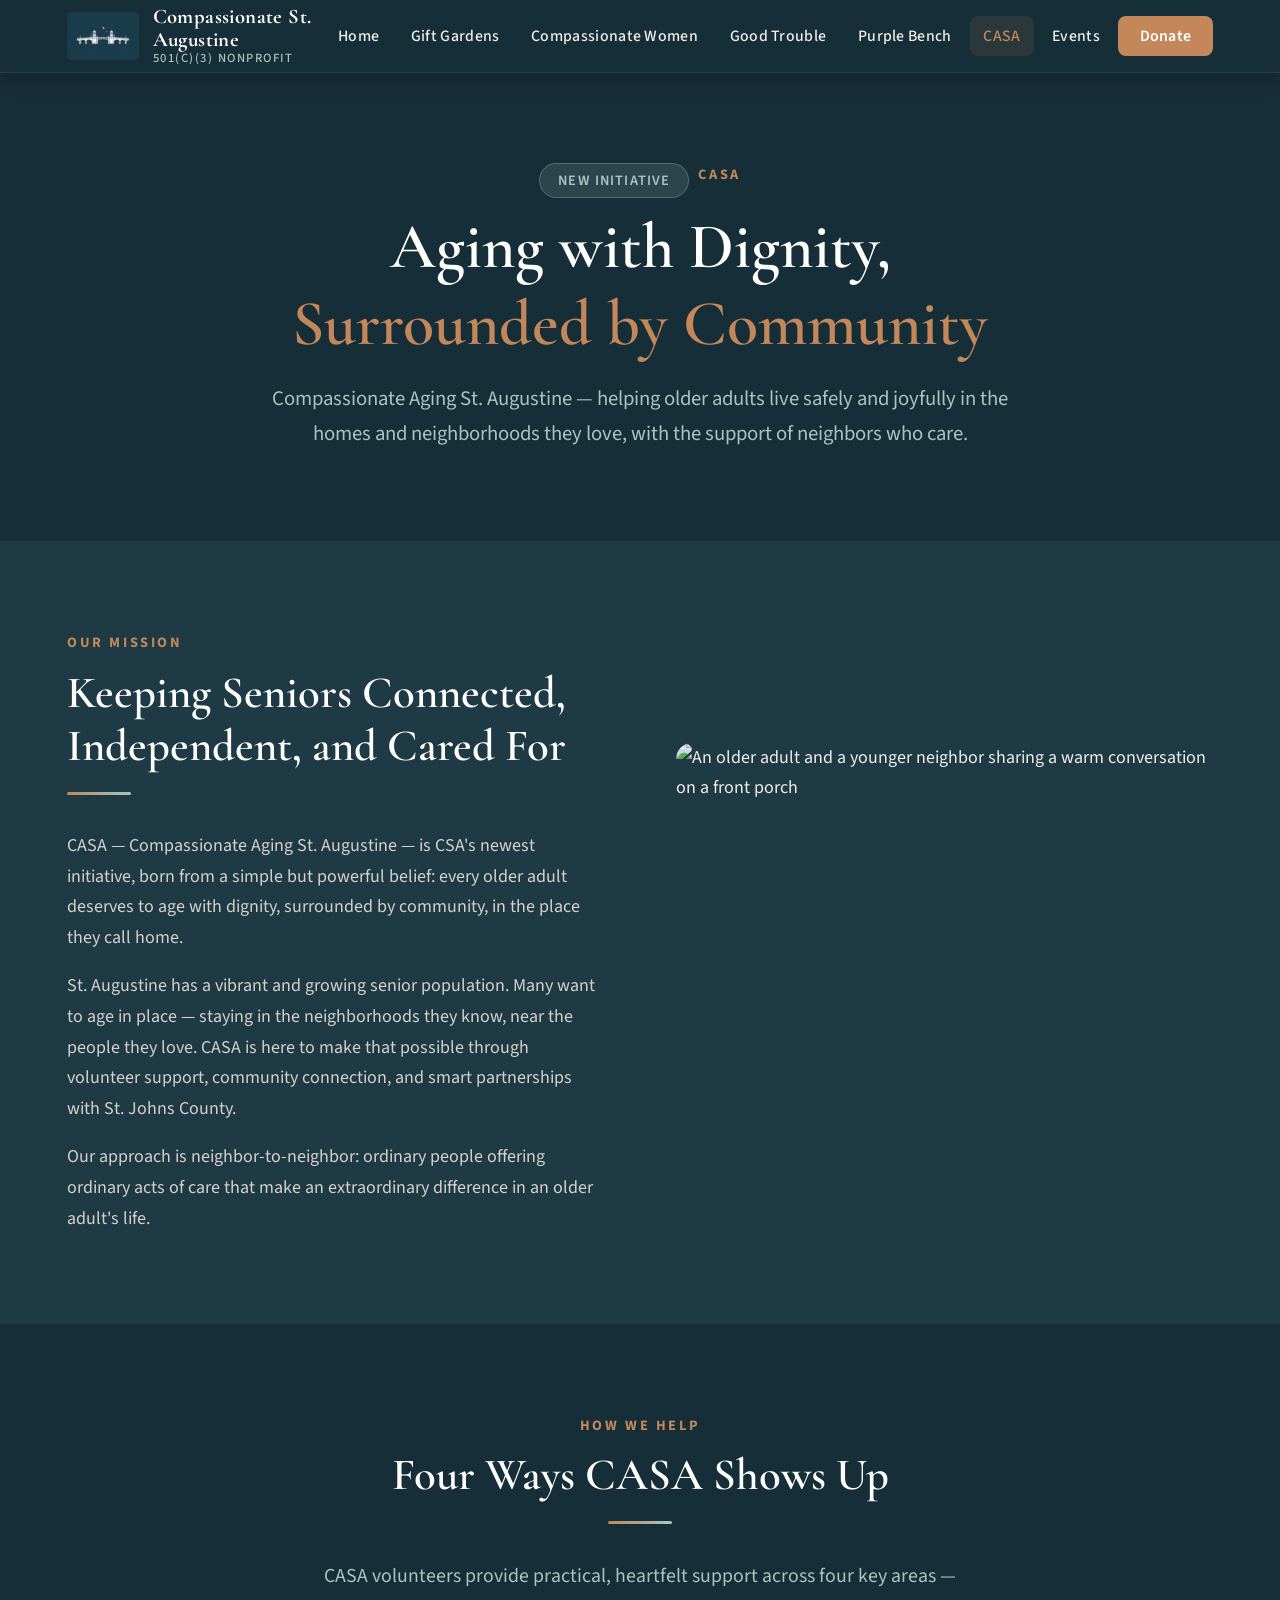
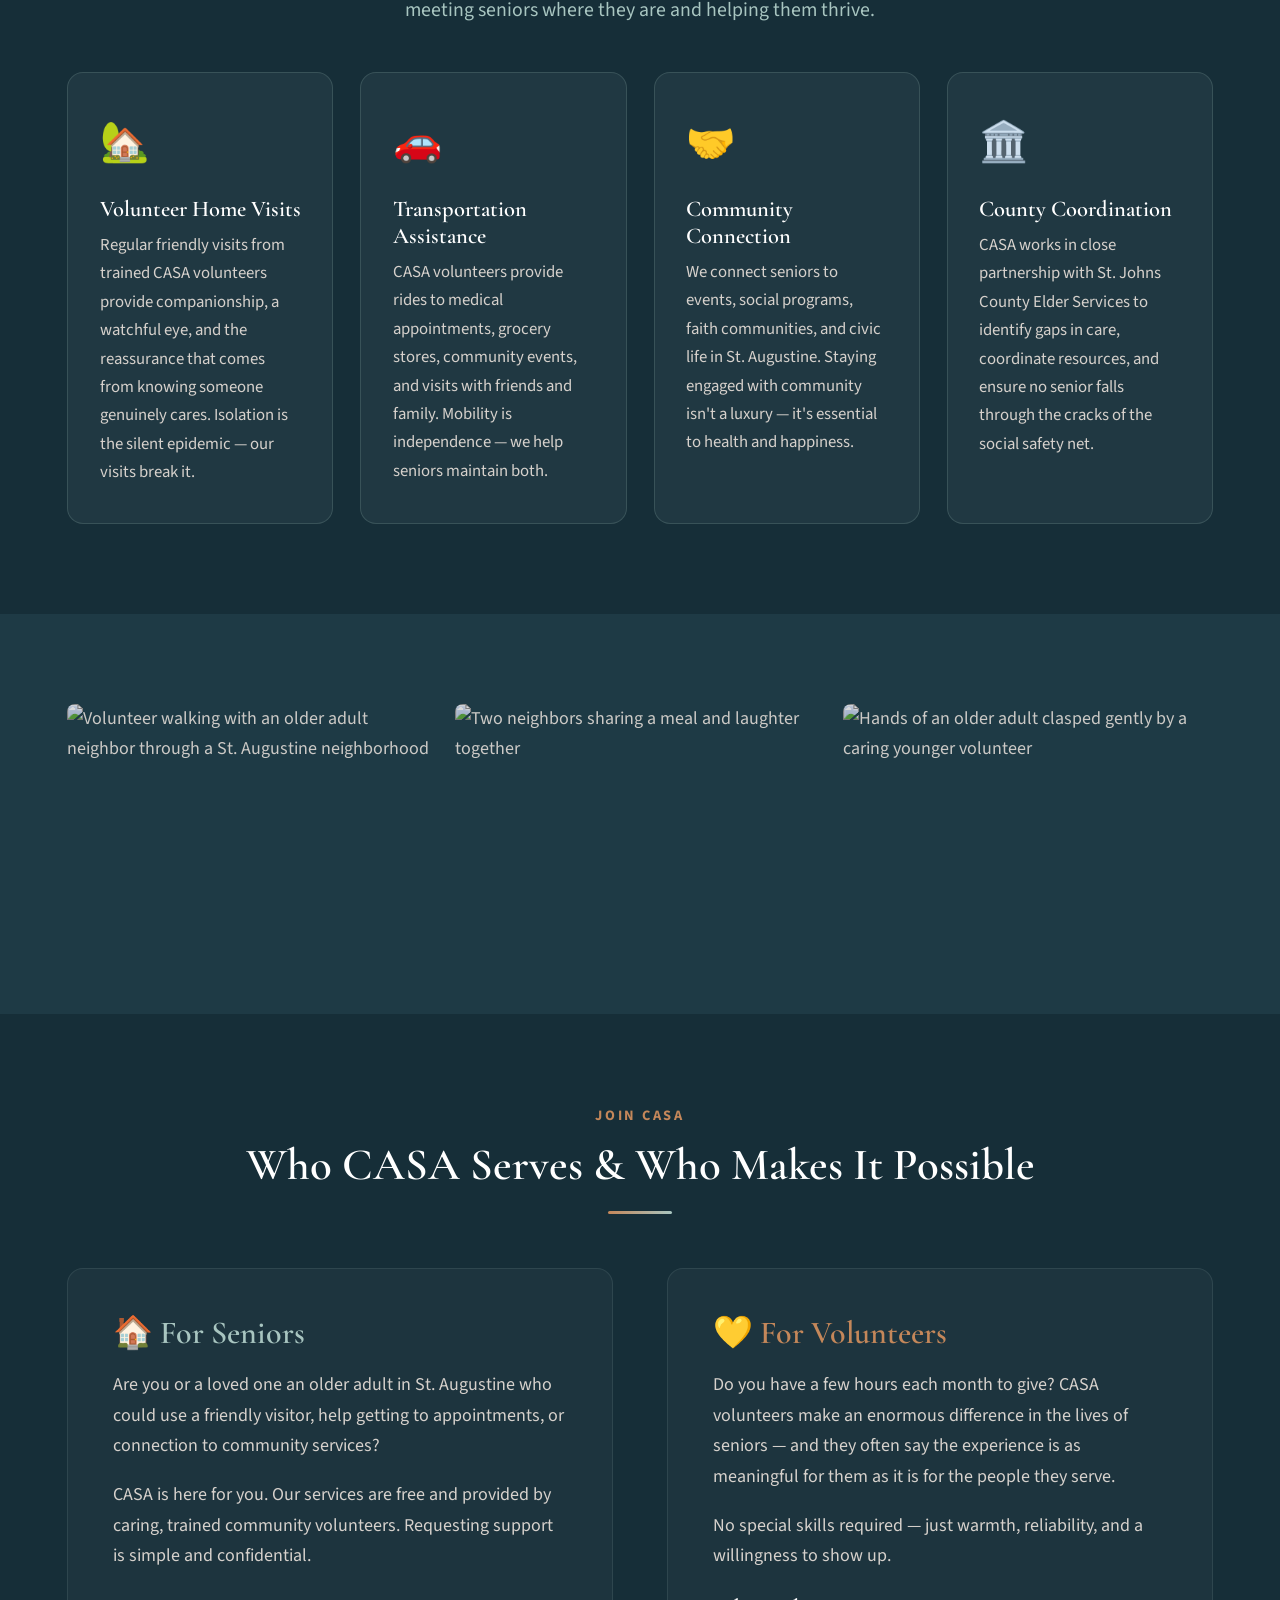
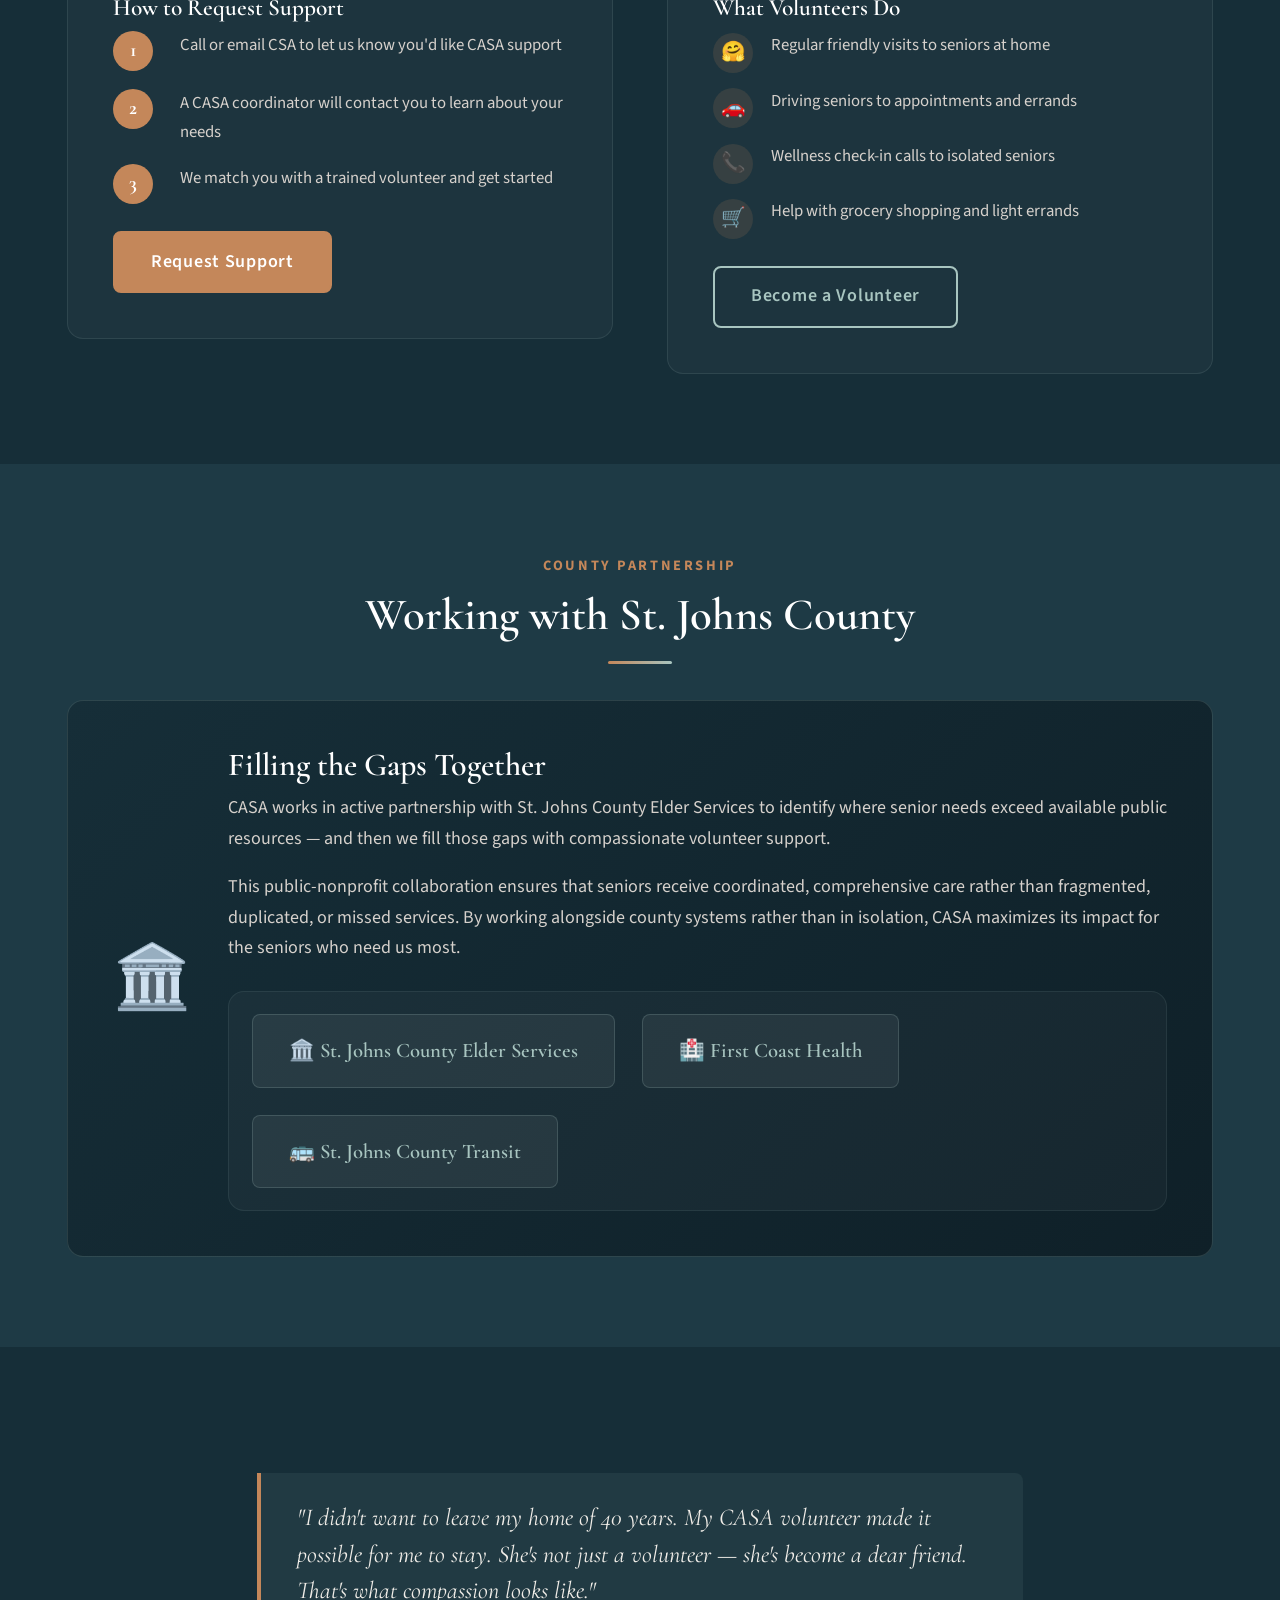
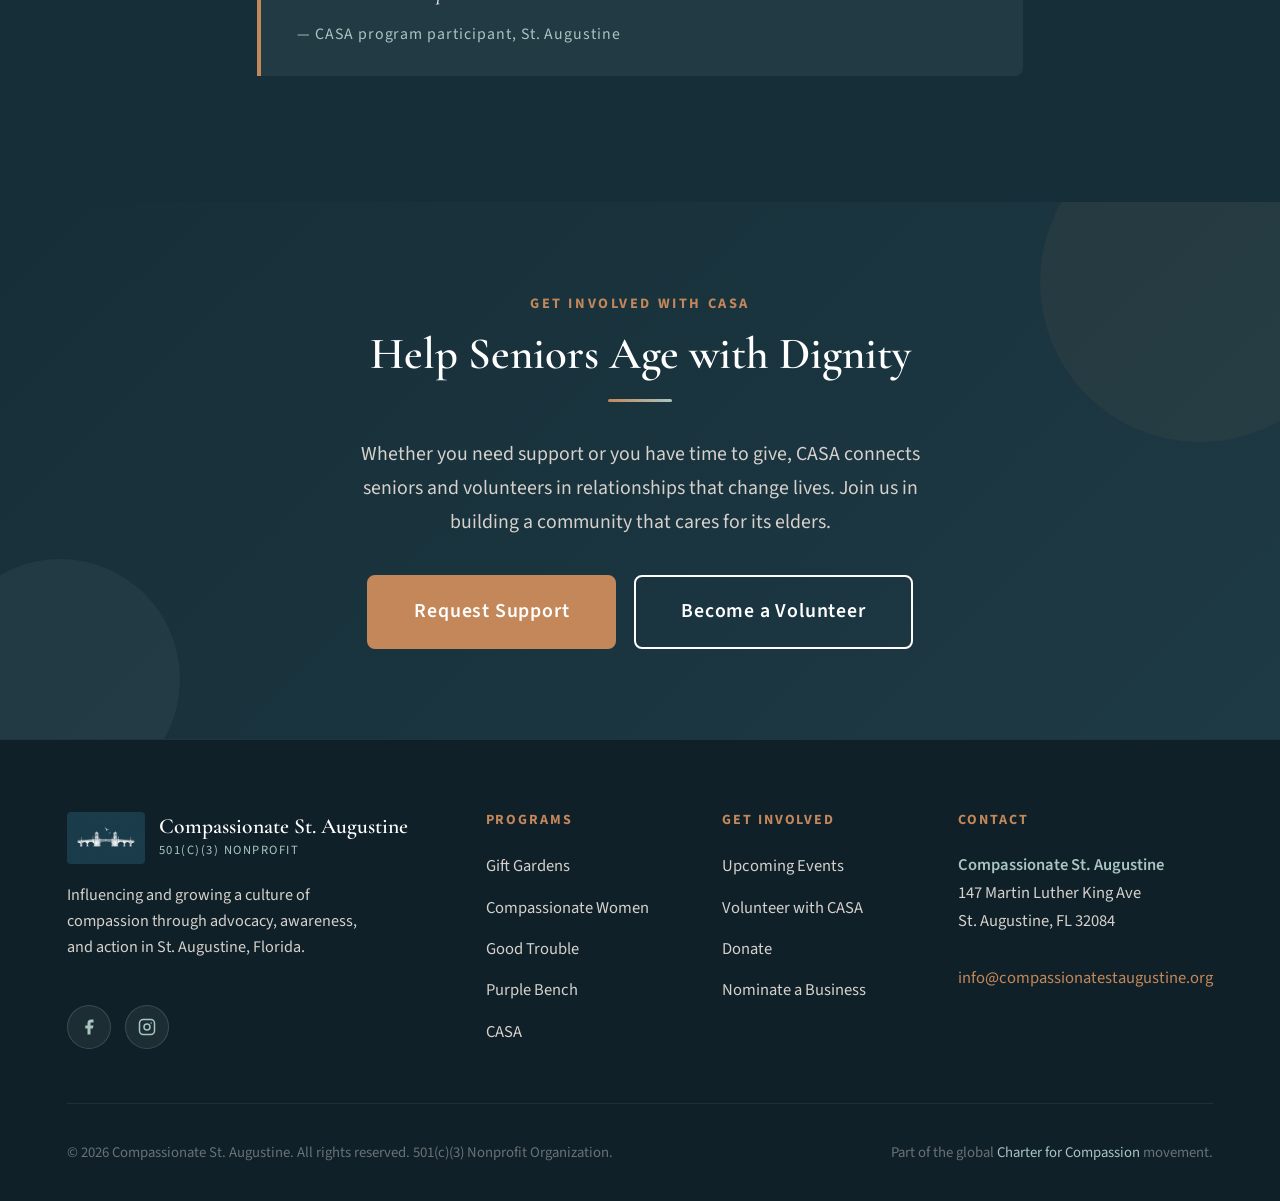
==== commit 6c4f4439: "Add Compassionate St. Augustine multi-page nonprofit website Build complete 7-page website for CSA (" ====
--- a/casa.html
+++ b/casa.html
@@ -3,219 +3,339 @@
 <head>
   <meta charset="UTF-8" />
   <meta name="viewport" content="width=device-width, initial-scale=1.0" />
+  <meta name="description" content="CASA: Compassionate Aging St. Augustine — CSA's initiative helping older adults age safely and joyfully in their own homes and communities through volunteer support and county partnerships." />
   <title>CASA — Compassionate Aging St. Augustine</title>
-  <meta name="description" content="CASA (Compassionate Aging St. Augustine) helps older adults age safely and joyfully at home through volunteer support and St. Johns County partnerships." />
-  <link rel="icon" type="image/jpeg" href="assets/logo.jpeg" />
+  <link rel="stylesheet" href="style.css" />
   <link rel="preconnect" href="https://fonts.googleapis.com" />
   <link rel="preconnect" href="https://fonts.gstatic.com" crossorigin />
-  <link href="https://fonts.googleapis.com/css2?family=Cormorant+Garamond:ital,wght@0,400;0,500;0,600;1,400;1,500&family=Source+Sans+3:wght@400;500;600;700&display=swap" rel="stylesheet" />
-  <link rel="stylesheet" href="style.css" />
+  <style>
+    .how-we-help-grid {
+      display: grid;
+      grid-template-columns: repeat(auto-fill, minmax(260px, 1fr));
+      gap: 1.5rem;
+    }
+    .help-card {
+      background: rgba(168,197,192,0.07);
+      border: 1px solid rgba(168,197,192,0.18);
+      border-radius: var(--radius-lg);
+      padding: 2rem 1.75rem;
+      transition: all var(--transition);
+    }
+    .help-card:hover {
+      background: rgba(168,197,192,0.13);
+      border-color: rgba(168,197,192,0.3);
+      transform: translateY(-3px);
+    }
+    .help-card-icon { font-size: 2.2rem; margin-bottom: 1rem; display: block; }
+    .help-card h3 { font-size: 1.25rem; margin-bottom: 0.5rem; }
+    .help-card p { font-size: 0.93rem; margin: 0; }
+
+    .audience-section {
+      background: rgba(255,255,255,0.03);
+      border: 1px solid rgba(168,197,192,0.12);
+      border-radius: var(--radius-lg);
+      padding: 2.5rem;
+    }
+    .audience-section h3 { margin-bottom: 1rem; }
+
+    .county-banner {
+      background: linear-gradient(135deg, var(--clr-primary-dark) 0%, #0f2028 100%);
+      border: 1px solid rgba(168,197,192,0.18);
+      border-radius: var(--radius-lg);
+      padding: 2.5rem;
+      display: flex;
+      gap: 2rem;
+      align-items: center;
+    }
+    @media (max-width: 680px) {
+      .county-banner { flex-direction: column; }
+    }
+    .county-banner-icon { font-size: 3.5rem; flex-shrink: 0; }
+    .county-banner h3 { margin-bottom: 0.5rem; }
+  </style>
 </head>
 <body>
-  <a class="skip-link" href="#main">Skip to content</a>
-
-  <header class="site-nav" role="banner">
-    <div class="site-nav__inner">
-      <a class="site-nav__brand" href="index.html" aria-label="Compassionate St. Augustine — Home">
-        <img class="site-nav__logo" src="assets/logo.jpeg" alt="Bridge of Lions logo of Compassionate St. Augustine" />
-        <span class="site-nav__brand-text">Compassionate<small>St. Augustine</small></span>
+
+  <a class="skip-link" href="#main-content">Skip to main content</a>
+
+  <!-- ── Navigation ── -->
+  <nav class="site-nav" role="navigation" aria-label="Main navigation">
+    <div class="container nav-inner">
+      <a href="index.html" class="nav-logo" aria-label="Compassionate St. Augustine — Home">
+        <img src="assets/logo.jpeg" alt="Bridge of Lions logo — Compassionate St. Augustine" />
+        <div class="nav-logo-text">
+          <span class="nav-logo-title">Compassionate St. Augustine</span>
+          <span class="nav-logo-sub">501(c)(3) Nonprofit</span>
+        </div>
       </a>
-      <button class="nav-toggle" aria-expanded="false" aria-controls="primary-nav" aria-label="Toggle navigation menu"><span></span></button>
-      <ul id="primary-nav" class="site-nav__links">
+      <button class="nav-hamburger" id="nav-hamburger" aria-controls="nav-links" aria-expanded="false" aria-label="Toggle navigation menu">
+        <span></span><span></span><span></span>
+      </button>
+      <ul class="nav-links" id="nav-links" role="list">
         <li><a href="index.html">Home</a></li>
         <li><a href="gift-gardens.html">Gift Gardens</a></li>
         <li><a href="compassionate-women.html">Compassionate Women</a></li>
         <li><a href="good-trouble.html">Good Trouble</a></li>
         <li><a href="purple-bench.html">Purple Bench</a></li>
-        <li><a href="casa.html" class="is-active">CASA</a></li>
+        <li><a href="casa.html" class="active">CASA</a></li>
         <li><a href="events.html">Events</a></li>
-        <li><a href="index.html#donate" class="nav-cta">Donate</a></li>
+        <li><a href="index.html#donate" class="btn-nav-donate">Donate</a></li>
       </ul>
     </div>
-  </header>
-
-  <main id="main">
-    <section class="hero hero--page">
-      <div class="hero__inner fade-in">
-        <span class="hero__eyebrow">🏠 CASA — Compassionate Aging St. Augustine</span>
-        <h1 class="hero__title">Aging with Dignity, Surrounded by Community</h1>
-        <p class="hero__subtitle">Helping older adults in St. Augustine stay safe, connected, and joyfully at home — together.</p>
-        <div class="hero__actions">
-          <a class="btn btn--primary" href="#request">Request Support</a>
-          <a class="btn btn--ghost" href="#volunteer">Become a Volunteer</a>
-        </div>
-      </div>
-    </section>
-
-    <section class="section">
-      <div class="container two-col fade-in">
-        <div class="two-col__media">
-          <img src="https://picsum.photos/seed/casa-porch/720/520" alt="Two pairs of hands — one older, one younger — meeting in warm, gentle support" />
-        </div>
-        <div>
-          <span class="section__eyebrow">Our Mission</span>
-          <h2 class="section__title">Keeping seniors connected, independent, and cared for</h2>
-          <hr class="divider" style="margin-left:0" />
-          <p>
-            CASA is CSA’s newest initiative — a community-rooted response to a quiet truth in St. Augustine:
-            many older neighbors want to remain in their own homes but need a little help to do so safely
-            and joyfully.
-          </p>
-          <p>
-            We weave together volunteer support, neighborly connection, and county partnerships so that no
-            senior in our community has to navigate aging alone.
-          </p>
-        </div>
-      </div>
-    </section>
-
-    <section class="section section--alt">
-      <div class="container">
-        <div class="text-center fade-in">
-          <span class="section__eyebrow">How We Help</span>
-          <h2 class="section__title">Small acts. Life-changing impact.</h2>
-          <hr class="divider" />
-        </div>
-        <div class="card-grid">
-          <div class="stat-card fade-in">
-            <span class="stat-card__icon" aria-hidden="true">🏡</span>
-            <h3 class="stat-card__title">Volunteer Home Visits</h3>
-            <p class="stat-card__text">Friendly visits, light help around the house, and a familiar face to look forward to.</p>
-          </div>
-          <div class="stat-card fade-in">
-            <span class="stat-card__icon" aria-hidden="true">🚗</span>
-            <h3 class="stat-card__title">Transportation Assistance</h3>
-            <p class="stat-card__text">Rides to medical appointments, the grocery store, and community gatherings.</p>
-          </div>
-          <div class="stat-card fade-in">
-            <span class="stat-card__icon" aria-hidden="true">🌷</span>
-            <h3 class="stat-card__title">Community Connection</h3>
-            <p class="stat-card__text">Phone check-ins, social gatherings, and neighborhood pairings that build real friendship.</p>
-          </div>
-          <div class="stat-card fade-in">
-            <span class="stat-card__icon" aria-hidden="true">🏛️</span>
-            <h3 class="stat-card__title">County Coordination</h3>
-            <p class="stat-card__text">Helping seniors and families navigate St. Johns County resources and services.</p>
-          </div>
-        </div>
-      </div>
-    </section>
-
-    <section id="request" class="section">
-      <div class="container two-col fade-in">
-        <div>
-          <span class="section__eyebrow">For Seniors</span>
-          <h2 class="section__title">Asking for help is a kind thing to do</h2>
-          <hr class="divider" style="margin-left:0" />
-          <p>
-            If you — or someone you love — could use a little extra support to keep enjoying life at home,
-            we would be honored to walk alongside you. There is no cost, no obligation, and no judgment.
-          </p>
-          <ul>
-            <li>A friendly volunteer companion</li>
-            <li>Help with errands or transportation</li>
-            <li>Connection to local resources and services</li>
+  </nav>
+
+  <main id="main-content">
+
+    <!-- ── Page Hero ── -->
+    <section class="page-hero" aria-label="CASA hero">
+      <div class="page-hero-bg" style="background-image: url('https://picsum.photos/seed/seniors1/1400/700');" aria-hidden="true"></div>
+      <div class="page-hero-content">
+        <span class="section-label">
+          <span class="pill pill-new" style="margin-right:0.5rem;">New Initiative</span>
+          CASA
+        </span>
+        <h1>Aging with Dignity,<br><span class="text-accent">Surrounded by Community</span></h1>
+        <p>Compassionate Aging St. Augustine — helping older adults live safely and joyfully in the homes and neighborhoods they love, with the support of neighbors who care.</p>
+      </div>
+    </section>
+
+    <!-- ── Our Mission ── -->
+    <section class="section" id="mission" aria-labelledby="casa-mission-heading">
+      <div class="container">
+        <div class="about-grid">
+          <div class="fade-in">
+            <span class="section-label">Our Mission</span>
+            <h2 id="casa-mission-heading">Keeping Seniors Connected, Independent, and Cared For</h2>
+            <div class="divider" style="margin-left:0;"></div>
+            <p>
+              CASA — Compassionate Aging St. Augustine — is CSA's newest initiative, born from a simple but powerful belief: every older adult deserves to age with dignity, surrounded by community, in the place they call home.
+            </p>
+            <p>
+              St. Augustine has a vibrant and growing senior population. Many want to age in place — staying in the neighborhoods they know, near the people they love. CASA is here to make that possible through volunteer support, community connection, and smart partnerships with St. Johns County.
+            </p>
+            <p>
+              Our approach is neighbor-to-neighbor: ordinary people offering ordinary acts of care that make an extraordinary difference in an older adult's life.
+            </p>
+          </div>
+          <div class="fade-in fade-in-delay-1">
+            <img src="https://picsum.photos/seed/seniors2/600/480" alt="An older adult and a younger neighbor sharing a warm conversation on a front porch" loading="lazy" style="border-radius: var(--radius-lg); width:100%; height:380px; object-fit:cover;" />
+          </div>
+        </div>
+      </div>
+    </section>
+
+    <!-- ── How We Help ── -->
+    <section class="section section--alt" aria-labelledby="how-help-heading">
+      <div class="container">
+        <div class="text-center">
+          <span class="section-label">How We Help</span>
+          <h2 id="how-help-heading" class="fade-in">Four Ways CASA Shows Up</h2>
+          <div class="divider"></div>
+          <p class="section-subtitle fade-in fade-in-delay-1">CASA volunteers provide practical, heartfelt support across four key areas — meeting seniors where they are and helping them thrive.</p>
+        </div>
+        <div class="how-we-help-grid" style="margin-top:2.5rem;">
+          <div class="help-card fade-in fade-in-delay-1">
+            <span class="help-card-icon" aria-hidden="true">🏡</span>
+            <h3>Volunteer Home Visits</h3>
+            <p>Regular friendly visits from trained CASA volunteers provide companionship, a watchful eye, and the reassurance that comes from knowing someone genuinely cares. Isolation is the silent epidemic — our visits break it.</p>
+          </div>
+          <div class="help-card fade-in fade-in-delay-2">
+            <span class="help-card-icon" aria-hidden="true">🚗</span>
+            <h3>Transportation Assistance</h3>
+            <p>CASA volunteers provide rides to medical appointments, grocery stores, community events, and visits with friends and family. Mobility is independence — we help seniors maintain both.</p>
+          </div>
+          <div class="help-card fade-in fade-in-delay-3">
+            <span class="help-card-icon" aria-hidden="true">🤝</span>
+            <h3>Community Connection</h3>
+            <p>We connect seniors to events, social programs, faith communities, and civic life in St. Augustine. Staying engaged with community isn't a luxury — it's essential to health and happiness.</p>
+          </div>
+          <div class="help-card fade-in fade-in-delay-4">
+            <span class="help-card-icon" aria-hidden="true">🏛️</span>
+            <h3>County Coordination</h3>
+            <p>CASA works in close partnership with St. Johns County Elder Services to identify gaps in care, coordinate resources, and ensure no senior falls through the cracks of the social safety net.</p>
+          </div>
+        </div>
+      </div>
+    </section>
+
+    <!-- ── Photo Strip ── -->
+    <section class="section" aria-label="CASA program photos">
+      <div class="container">
+        <div class="img-strip">
+          <img src="https://picsum.photos/seed/seniors3/400/300" alt="Volunteer walking with an older adult neighbor through a St. Augustine neighborhood" loading="lazy" />
+          <img src="https://picsum.photos/seed/seniors4/400/300" alt="Two neighbors sharing a meal and laughter together" loading="lazy" />
+          <img src="https://picsum.photos/seed/seniors5/400/300" alt="Hands of an older adult clasped gently by a caring younger volunteer" loading="lazy" />
+        </div>
+      </div>
+    </section>
+
+    <!-- ── For Seniors + For Volunteers ── -->
+    <section class="section section--alt" aria-labelledby="audiences-heading">
+      <div class="container">
+        <div class="text-center">
+          <span class="section-label">Join CASA</span>
+          <h2 id="audiences-heading" class="fade-in">Who CASA Serves &amp; Who Makes It Possible</h2>
+          <div class="divider"></div>
+        </div>
+        <div class="two-col" style="margin-top:3rem; align-items:start;">
+          <div class="audience-section fade-in">
+            <h3 style="color: var(--clr-accent-light);">🏠 For Seniors</h3>
+            <p>Are you or a loved one an older adult in St. Augustine who could use a friendly visitor, help getting to appointments, or connection to community services?</p>
+            <p>CASA is here for you. Our services are free and provided by caring, trained community volunteers. Requesting support is simple and confidential.</p>
+            <h4 style="margin: 1.25rem 0 0.5rem;">How to Request Support</h4>
+            <div class="steps" style="gap:1rem;">
+              <div class="step">
+                <div class="step-num" aria-hidden="true" style="width:40px;height:40px;font-size:1.1rem;">1</div>
+                <div class="step-text"><p style="margin:0; font-size:0.93rem;">Call or email CSA to let us know you'd like CASA support</p></div>
+              </div>
+              <div class="step">
+                <div class="step-num" aria-hidden="true" style="width:40px;height:40px;font-size:1.1rem;">2</div>
+                <div class="step-text"><p style="margin:0; font-size:0.93rem;">A CASA coordinator will contact you to learn about your needs</p></div>
+              </div>
+              <div class="step">
+                <div class="step-num" aria-hidden="true" style="width:40px;height:40px;font-size:1.1rem;">3</div>
+                <div class="step-text"><p style="margin:0; font-size:0.93rem;">We match you with a trained volunteer and get started</p></div>
+              </div>
+            </div>
+            <a href="mailto:info@compassionatestaugustine.org?subject=CASA - Request Support" class="btn btn-primary" style="margin-top:1.5rem;">Request Support</a>
+          </div>
+          <div class="audience-section fade-in fade-in-delay-1" id="volunteer">
+            <h3 style="color: var(--clr-accent-warm);">💛 For Volunteers</h3>
+            <p>Do you have a few hours each month to give? CASA volunteers make an enormous difference in the lives of seniors — and they often say the experience is as meaningful for them as it is for the people they serve.</p>
+            <p>No special skills required — just warmth, reliability, and a willingness to show up.</p>
+            <h4 style="margin: 1.25rem 0 0.5rem;">What Volunteers Do</h4>
+            <div class="feature-list" style="gap:0.75rem;">
+              <div class="feature-item">
+                <div class="feature-item-icon" style="width:40px;height:40px;font-size:1.1rem;" aria-hidden="true">🤗</div>
+                <div class="feature-item-text"><p style="margin:0; font-size:0.93rem;">Regular friendly visits to seniors at home</p></div>
+              </div>
+              <div class="feature-item">
+                <div class="feature-item-icon" style="width:40px;height:40px;font-size:1.1rem;" aria-hidden="true">🚗</div>
+                <div class="feature-item-text"><p style="margin:0; font-size:0.93rem;">Driving seniors to appointments and errands</p></div>
+              </div>
+              <div class="feature-item">
+                <div class="feature-item-icon" style="width:40px;height:40px;font-size:1.1rem;" aria-hidden="true">📞</div>
+                <div class="feature-item-text"><p style="margin:0; font-size:0.93rem;">Wellness check-in calls to isolated seniors</p></div>
+              </div>
+              <div class="feature-item">
+                <div class="feature-item-icon" style="width:40px;height:40px;font-size:1.1rem;" aria-hidden="true">🛒</div>
+                <div class="feature-item-text"><p style="margin:0; font-size:0.93rem;">Help with grocery shopping and light errands</p></div>
+              </div>
+            </div>
+            <a href="mailto:info@compassionatestaugustine.org?subject=CASA - Volunteer Interest" class="btn btn-accent" style="margin-top:1.5rem;">Become a Volunteer</a>
+          </div>
+        </div>
+      </div>
+    </section>
+
+    <!-- ── County Partnership ── -->
+    <section class="section" aria-labelledby="county-heading">
+      <div class="container">
+        <div class="text-center">
+          <span class="section-label">County Partnership</span>
+          <h2 id="county-heading" class="fade-in">Working with St. Johns County</h2>
+          <div class="divider"></div>
+        </div>
+        <div class="county-banner fade-in" style="margin-top:2rem;">
+          <div class="county-banner-icon" aria-hidden="true">🏛️</div>
+          <div>
+            <h3>Filling the Gaps Together</h3>
+            <p>CASA works in active partnership with St. Johns County Elder Services to identify where senior needs exceed available public resources — and then we fill those gaps with compassionate volunteer support.</p>
+            <p>This public-nonprofit collaboration ensures that seniors receive coordinated, comprehensive care rather than fragmented, duplicated, or missed services. By working alongside county systems rather than in isolation, CASA maximizes its impact for the seniors who need us most.</p>
+            <div class="partner-strip" style="margin-top:1.5rem; padding:1.25rem; justify-content:flex-start;">
+              <div class="partner-badge">🏛️ St. Johns County Elder Services</div>
+              <div class="partner-badge">🏥 First Coast Health</div>
+              <div class="partner-badge">🚌 St. Johns County Transit</div>
+            </div>
+          </div>
+        </div>
+      </div>
+    </section>
+
+    <!-- ── Quote ── -->
+    <section class="section section--alt" aria-label="Senior community voice">
+      <div class="container" style="max-width:820px;">
+        <div class="quote-block fade-in">
+          <blockquote>"I didn't want to leave my home of 40 years. My CASA volunteer made it possible for me to stay. She's not just a volunteer — she's become a dear friend. That's what compassion looks like."</blockquote>
+          <cite>— CASA program participant, St. Augustine</cite>
+        </div>
+      </div>
+    </section>
+
+    <!-- ── CTA ── -->
+    <section class="cta-section" aria-labelledby="casa-cta-heading">
+      <div class="container">
+        <span class="section-label">Get Involved with CASA</span>
+        <h2 id="casa-cta-heading" class="fade-in">Help Seniors Age with Dignity</h2>
+        <div class="divider"></div>
+        <p class="fade-in fade-in-delay-1">Whether you need support or you have time to give, CASA connects seniors and volunteers in relationships that change lives. Join us in building a community that cares for its elders.</p>
+        <div class="btn-group fade-in fade-in-delay-2" style="justify-content:center;">
+          <a href="mailto:info@compassionatestaugustine.org?subject=CASA - Request Support" class="btn btn-primary btn-lg">Request Support</a>
+          <a href="mailto:info@compassionatestaugustine.org?subject=CASA - Volunteer Interest" class="btn btn-outline btn-lg">Become a Volunteer</a>
+        </div>
+      </div>
+    </section>
+
+  </main>
+
+  <!-- ── Footer ── -->
+  <footer class="site-footer" role="contentinfo">
+    <div class="container">
+      <div class="footer-grid">
+        <div class="footer-brand">
+          <div class="footer-logo">
+            <img src="assets/logo.jpeg" alt="Compassionate St. Augustine logo" />
+            <div>
+              <div class="footer-logo-text">Compassionate St. Augustine</div>
+              <div class="footer-logo-sub">501(c)(3) Nonprofit</div>
+            </div>
+          </div>
+          <p>Influencing and growing a culture of compassion through advocacy, awareness, and action in St. Augustine, Florida.</p>
+          <div class="footer-social">
+            <a href="https://facebook.com" class="social-link" aria-label="Follow us on Facebook" target="_blank" rel="noopener noreferrer">
+              <svg width="18" height="18" viewBox="0 0 24 24" fill="currentColor" aria-hidden="true"><path d="M18 2h-3a5 5 0 00-5 5v3H7v4h3v8h4v-8h3l1-4h-4V7a1 1 0 011-1h3z"/></svg>
+            </a>
+            <a href="https://instagram.com" class="social-link" aria-label="Follow us on Instagram" target="_blank" rel="noopener noreferrer">
+              <svg width="18" height="18" viewBox="0 0 24 24" fill="none" stroke="currentColor" stroke-width="2" aria-hidden="true"><rect x="2" y="2" width="20" height="20" rx="5" ry="5"/><circle cx="12" cy="12" r="4"/><circle cx="17.5" cy="6.5" r="1" fill="currentColor" stroke="none"/></svg>
+            </a>
+          </div>
+        </div>
+        <div class="footer-col">
+          <h4>Programs</h4>
+          <ul role="list">
+            <li><a href="gift-gardens.html">Gift Gardens</a></li>
+            <li><a href="compassionate-women.html">Compassionate Women</a></li>
+            <li><a href="good-trouble.html">Good Trouble</a></li>
+            <li><a href="purple-bench.html">Purple Bench</a></li>
+            <li><a href="casa.html">CASA</a></li>
           </ul>
-          <a class="btn btn--primary" href="#">Request Support</a>
-        </div>
-        <div class="two-col__media">
-          <img src="https://picsum.photos/seed/casa-neighbors/720/520" alt="An older neighbor sitting with a friend on a sunny front porch" />
-        </div>
-      </div>
-    </section>
-
-    <section id="volunteer" class="section section--alt">
-      <div class="container two-col fade-in">
-        <div class="two-col__media">
-          <img src="https://picsum.photos/seed/casa-volunteers/720/520" alt="A volunteer helping carry groceries up to a porch with a smile" />
-        </div>
-        <div>
-          <span class="section__eyebrow">For Volunteers</span>
-          <h2 class="section__title">Give your time — receive so much in return</h2>
-          <hr class="divider" style="margin-left:0" />
-          <p>
-            CASA volunteers are neighbors of every age and background, united by a simple belief: that
-            our older residents deserve company, dignity, and a hand to hold. Even one visit a month
-            makes a real difference.
-          </p>
-          <ul>
-            <li>Flexible scheduling — give what you can</li>
-            <li>Training and orientation provided</li>
-            <li>Background checks and ongoing support</li>
+        </div>
+        <div class="footer-col">
+          <h4>Get Involved</h4>
+          <ul role="list">
+            <li><a href="events.html">Upcoming Events</a></li>
+            <li><a href="#volunteer">Volunteer with CASA</a></li>
+            <li><a href="index.html#donate">Donate</a></li>
+            <li><a href="purple-bench.html#nominate">Nominate a Business</a></li>
           </ul>
-          <a class="btn btn--accent-light" href="#">Become a Volunteer</a>
-        </div>
-      </div>
-    </section>
-
-    <section class="section">
-      <div class="container fade-in">
-        <div class="text-center">
-          <span class="section__eyebrow">County Partnership</span>
-          <h2 class="section__title">Working with St. Johns County</h2>
-          <hr class="divider" />
-          <p class="section__lead">
-            CASA is partnering with St. Johns County to help fill the gaps in senior services — connecting
-            existing programs with the on-the-ground volunteer support that makes them work for our oldest
-            neighbors.
-          </p>
-        </div>
-        <ul class="feature-list fade-in">
-          <li><strong>Service Mapping</strong>Identifying where county resources meet — and miss — real-world senior needs.</li>
-          <li><strong>Referral Pathways</strong>Connecting seniors and families directly to county case managers.</li>
-          <li><strong>Volunteer Bridge</strong>Pairing CASA volunteers with county-supported individuals for ongoing care.</li>
-          <li><strong>Community Voice</strong>Bringing the lived experiences of older adults to county planning conversations.</li>
-        </ul>
-      </div>
-    </section>
-
-    <section class="banner fade-in">
-      <span class="banner__candle" aria-hidden="true">🤝</span>
-      <div class="banner__eyebrow">Neighbors helping neighbors</div>
-      <h2 class="banner__title">No senior in St. Augustine should age alone.</h2>
-      <p class="banner__text">Whether you need a hand or want to lend one, CASA is here.</p>
-      <div class="btn-row" style="justify-content:center;">
-        <a class="btn btn--primary" href="#request">Request Support</a>
-        <a class="btn btn--ghost" href="#volunteer">Become a Volunteer</a>
-      </div>
-    </section>
-  </main>
-
-  <footer class="site-footer">
-    <div class="container">
-      <div class="site-footer__grid">
-        <div>
-          <div class="site-footer__brand">
-            <img src="assets/logo.jpeg" alt="" />
-            <span>Compassionate St. Augustine</span>
-          </div>
-          <p>A 501(c)(3) nonprofit growing a culture of compassion in the nation’s oldest city through advocacy, awareness, and action.</p>
-          <div class="site-footer__social">
-            <a href="https://www.facebook.com/" aria-label="Facebook" target="_blank" rel="noopener"><svg viewBox="0 0 24 24" fill="currentColor" aria-hidden="true"><path d="M13.5 21v-7h2.4l.4-3h-2.8V9.1c0-.9.3-1.5 1.6-1.5H16V5.1c-.3 0-1.3-.1-2.4-.1-2.4 0-4 1.5-4 4.1V11H7v3h2.5v7h4z"/></svg></a>
-            <a href="https://www.instagram.com/" aria-label="Instagram" target="_blank" rel="noopener"><svg viewBox="0 0 24 24" fill="none" stroke="currentColor" stroke-width="1.8" aria-hidden="true"><rect x="3" y="3" width="18" height="18" rx="5"/><circle cx="12" cy="12" r="4"/><circle cx="17.5" cy="6.5" r="1" fill="currentColor"/></svg></a>
-          </div>
-        </div>
-        <div>
-          <h4>Visit</h4>
-          <address>147 Martin Luther King Ave<br/>St. Augustine, FL 32084</address>
-        </div>
-        <div>
-          <h4>Explore</h4>
-          <p>
-            <a href="gift-gardens.html">Gift Gardens</a><br/>
-            <a href="compassionate-women.html">Compassionate Women</a><br/>
-            <a href="good-trouble.html">Good Trouble</a><br/>
-            <a href="purple-bench.html">The Purple Bench</a><br/>
-            <a href="casa.html">CASA</a><br/>
-            <a href="events.html">Events</a>
-          </p>
-        </div>
-      </div>
-      <div class="site-footer__bottom">© <span id="year">2026</span> Compassionate St. Augustine. A 501(c)(3) nonprofit organization.</div>
+        </div>
+        <div class="footer-col">
+          <h4>Contact</h4>
+          <address class="footer-address" style="font-style:normal;">
+            <strong>Compassionate St. Augustine</strong><br>
+            147 Martin Luther King Ave<br>
+            St. Augustine, FL 32084<br><br>
+            <a href="mailto:info@compassionatestaugustine.org">info@compassionatestaugustine.org</a>
+          </address>
+        </div>
+      </div>
+      <div class="footer-bottom">
+        <p>&copy; 2026 Compassionate St. Augustine. All rights reserved. 501(c)(3) Nonprofit Organization.</p>
+        <p>Part of the global <a href="https://charterforcompassion.org" target="_blank" rel="noopener noreferrer" style="color:var(--clr-accent-light);">Charter for Compassion</a> movement.</p>
+      </div>
     </div>
   </footer>
 
   <script src="script.js"></script>
-  <script>document.getElementById('year').textContent = new Date().getFullYear();</script>
 </body>
 </html>
--- a/style.css
+++ b/style.css
@@ -1,885 +1,1072 @@
-/* ==========================================================================
-   Compassionate St. Augustine — Shared Stylesheet
-   ========================================================================== */
-
+/* ============================================================
+   Compassionate St. Augustine — Main Stylesheet
+   ============================================================ */
+
+@import url('https://fonts.googleapis.com/css2?family=Cormorant+Garamond:ital,wght@0,300;0,400;0,500;0,600;0,700;1,400;1,600&family=Source+Sans+3:wght@300;400;500;600;700&display=swap');
+
+/* ── CSS Custom Properties ── */
 :root {
-  --bg-primary: #1E3A45;
-  --bg-alt: #162E38;
-  --bg-deep: #0F2129;
-  --white: #FFFFFF;
-  --accent-warm: #C4875A;
-  --accent-warm-hover: #b07344;
-  --accent-light: #A8C5C0;
-  --text-on-dark: #F0EDE8;
-  --text-muted: rgba(240, 237, 232, 0.75);
-  --border-soft: rgba(168, 197, 192, 0.18);
-
-  --font-heading: "Cormorant Garamond", Georgia, "Times New Roman", serif;
-  --font-body: "Source Sans 3", "Helvetica Neue", Arial, sans-serif;
-
-  --radius: 6px;
-  --radius-lg: 14px;
-  --shadow-soft: 0 10px 30px rgba(0, 0, 0, 0.25);
-  --shadow-card: 0 8px 24px rgba(0, 0, 0, 0.18);
-
-  --container: 1180px;
-  --nav-height: 84px;
-}
-
-/* -------- Reset & Base -------- */
-*,
-*::before,
-*::after {
-  box-sizing: border-box;
-}
-
-html {
-  scroll-behavior: smooth;
-  -webkit-text-size-adjust: 100%;
-}
+  --clr-primary: #1E3A45;
+  --clr-primary-dark: #162E38;
+  --clr-white: #FFFFFF;
+  --clr-accent-warm: #C4875A;
+  --clr-accent-light: #A8C5C0;
+  --clr-text-dark: #F0EDE8;
+  --clr-text-body: #D6D1CC;
+  --clr-overlay: rgba(22, 46, 56, 0.82);
+
+  --font-heading: 'Cormorant Garamond', Georgia, serif;
+  --font-body: 'Source Sans 3', 'Segoe UI', sans-serif;
+
+  --radius: 8px;
+  --radius-lg: 16px;
+  --shadow: 0 4px 24px rgba(0,0,0,0.18);
+  --shadow-card: 0 2px 16px rgba(0,0,0,0.14);
+  --transition: 0.3s ease;
+  --max-w: 1200px;
+}
+
+/* ── Reset & Base ── */
+*, *::before, *::after { box-sizing: border-box; margin: 0; padding: 0; }
+
+html { scroll-behavior: smooth; font-size: 18px; }
 
 body {
-  margin: 0;
-  background-color: var(--bg-primary);
-  color: var(--text-on-dark);
   font-family: var(--font-body);
-  font-size: 18px;
-  line-height: 1.65;
-  font-weight: 400;
-  -webkit-font-smoothing: antialiased;
-  -moz-osx-font-smoothing: grayscale;
-}
-
-img {
-  max-width: 100%;
-  height: auto;
-  display: block;
-}
-
-a {
-  color: var(--accent-light);
-  text-decoration: none;
-  transition: color 0.2s ease;
-}
-
-a:hover,
-a:focus {
-  color: var(--accent-warm);
-}
-
-a:focus-visible,
-button:focus-visible {
-  outline: 3px solid var(--accent-warm);
-  outline-offset: 3px;
-  border-radius: 3px;
-}
-
+  background: var(--clr-primary);
+  color: var(--clr-text-dark);
+  line-height: 1.7;
+  min-height: 100vh;
+  overflow-x: hidden;
+}
+
+img { display: block; max-width: 100%; height: auto; }
+
+a { color: var(--clr-accent-warm); text-decoration: none; transition: color var(--transition); }
+a:hover { color: var(--clr-accent-light); }
+a:focus-visible { outline: 3px solid var(--clr-accent-warm); outline-offset: 3px; border-radius: 3px; }
+
+ul { list-style: none; }
+
+/* ── Typography ── */
 h1, h2, h3, h4, h5, h6 {
   font-family: var(--font-heading);
-  font-weight: 500;
-  color: var(--white);
-  line-height: 1.15;
-  margin: 0 0 0.5em 0;
-  letter-spacing: 0.5px;
-}
-
-h1 { font-size: clamp(2.4rem, 5vw, 4.2rem); }
-h2 { font-size: clamp(2rem, 3.6vw, 3rem); }
-h3 { font-size: clamp(1.4rem, 2.2vw, 1.85rem); }
-h4 { font-size: 1.35rem; }
-
-p { margin: 0 0 1.1em 0; }
-
-ul, ol { padding-left: 1.25em; }
-li { margin-bottom: 0.4em; }
-
-/* -------- Layout helpers -------- */
+  line-height: 1.2;
+  color: var(--clr-white);
+  font-weight: 600;
+}
+
+h1 { font-size: clamp(2.2rem, 5vw, 3.8rem); }
+h2 { font-size: clamp(1.8rem, 3.5vw, 2.8rem); }
+h3 { font-size: clamp(1.3rem, 2.5vw, 1.9rem); }
+h4 { font-size: 1.3rem; }
+
+p { font-size: 1rem; color: var(--clr-text-body); margin-bottom: 1rem; }
+p:last-child { margin-bottom: 0; }
+
+/* ── Layout Utilities ── */
 .container {
   width: 100%;
-  max-width: var(--container);
+  max-width: var(--max-w);
   margin: 0 auto;
-  padding: 0 24px;
-}
-
-.section {
-  padding: 90px 0;
-}
-
-.section--alt {
-  background-color: var(--bg-alt);
-}
-
-.section__eyebrow {
-  display: inline-block;
+  padding: 0 1.5rem;
+}
+
+.section { padding: 5rem 0; }
+.section--alt { background: var(--clr-primary-dark); }
+
+.text-center { text-align: center; }
+.text-accent { color: var(--clr-accent-warm); }
+.text-light { color: var(--clr-accent-light); }
+
+.section-label {
   font-family: var(--font-body);
+  font-size: 0.8rem;
+  font-weight: 700;
+  letter-spacing: 0.18em;
   text-transform: uppercase;
-  letter-spacing: 2px;
-  font-size: 0.85rem;
-  color: var(--accent-warm);
-  margin-bottom: 12px;
-  font-weight: 600;
-}
-
-.section__title {
-  margin-bottom: 16px;
-}
-
-.section__lead {
-  max-width: 760px;
-  font-size: 1.18rem;
-  color: var(--text-muted);
-  margin-bottom: 50px;
-}
-
-.text-center { text-align: center; }
-.text-center .section__lead { margin-left: auto; margin-right: auto; }
-
-/* -------- Buttons -------- */
+  color: var(--clr-accent-warm);
+  display: block;
+  margin-bottom: 0.6rem;
+}
+
+.section-title {
+  margin-bottom: 1.2rem;
+}
+
+.section-subtitle {
+  font-size: 1.1rem;
+  color: var(--clr-accent-light);
+  max-width: 640px;
+  margin: 0 auto 3rem;
+}
+
+/* ── Decorative Divider ── */
+.divider {
+  width: 64px;
+  height: 3px;
+  background: linear-gradient(90deg, var(--clr-accent-warm), var(--clr-accent-light));
+  border-radius: 2px;
+  margin: 1rem auto 2rem;
+}
+
+/* ── Buttons ── */
 .btn {
   display: inline-flex;
   align-items: center;
   justify-content: center;
-  gap: 8px;
+  gap: 0.5rem;
   min-height: 52px;
-  padding: 14px 28px;
+  padding: 0.75rem 2rem;
   border-radius: var(--radius);
   font-family: var(--font-body);
-  font-size: 1.05rem;
+  font-size: 1rem;
   font-weight: 600;
-  letter-spacing: 0.4px;
-  text-decoration: none;
+  letter-spacing: 0.04em;
   cursor: pointer;
   border: 2px solid transparent;
-  transition: transform 0.18s ease, background-color 0.18s ease, color 0.18s ease, border-color 0.18s ease;
-}
-
-.btn:hover { transform: translateY(-2px); }
-
-.btn--primary {
-  background-color: var(--accent-warm);
-  color: var(--white);
-  border-color: var(--accent-warm);
-}
-.btn--primary:hover,
-.btn--primary:focus {
-  background-color: var(--accent-warm-hover);
-  border-color: var(--accent-warm-hover);
-  color: var(--white);
-}
-
-.btn--ghost {
-  background-color: transparent;
-  color: var(--text-on-dark);
-  border-color: var(--text-on-dark);
-}
-.btn--ghost:hover,
-.btn--ghost:focus {
-  background-color: var(--text-on-dark);
-  color: var(--bg-primary);
-}
-
-.btn--accent-light {
-  background-color: var(--accent-light);
-  color: var(--bg-primary);
-  border-color: var(--accent-light);
-}
-.btn--accent-light:hover,
-.btn--accent-light:focus {
-  background-color: transparent;
-  color: var(--accent-light);
-}
-
-.btn-row {
+  transition: all var(--transition);
+  text-decoration: none;
+  white-space: nowrap;
+}
+
+.btn:focus-visible { outline: 3px solid var(--clr-accent-warm); outline-offset: 3px; }
+
+.btn-primary {
+  background: var(--clr-accent-warm);
+  color: var(--clr-white);
+  border-color: var(--clr-accent-warm);
+}
+.btn-primary:hover {
+  background: #b57448;
+  border-color: #b57448;
+  color: var(--clr-white);
+  transform: translateY(-2px);
+  box-shadow: 0 6px 20px rgba(196,135,90,0.35);
+}
+
+.btn-outline {
+  background: transparent;
+  color: var(--clr-white);
+  border-color: var(--clr-white);
+}
+.btn-outline:hover {
+  background: var(--clr-white);
+  color: var(--clr-primary);
+  transform: translateY(-2px);
+}
+
+.btn-accent {
+  background: transparent;
+  color: var(--clr-accent-light);
+  border-color: var(--clr-accent-light);
+}
+.btn-accent:hover {
+  background: var(--clr-accent-light);
+  color: var(--clr-primary);
+  transform: translateY(-2px);
+}
+
+.btn-lg { min-height: 60px; padding: 1rem 2.5rem; font-size: 1.1rem; }
+
+.btn-group {
   display: flex;
   flex-wrap: wrap;
-  gap: 16px;
-  align-items: center;
-}
-
-/* -------- Navigation -------- */
+  gap: 1rem;
+  align-items: center;
+}
+
+/* ── Navigation ── */
 .site-nav {
   position: sticky;
   top: 0;
   z-index: 1000;
-  background-color: rgba(22, 46, 56, 0.92);
-  backdrop-filter: saturate(140%) blur(10px);
-  -webkit-backdrop-filter: saturate(140%) blur(10px);
-  border-bottom: 1px solid var(--border-soft);
-  height: var(--nav-height);
-  display: flex;
-  align-items: center;
-}
-
-.site-nav__inner {
+  background: rgba(22, 46, 56, 0.97);
+  backdrop-filter: blur(12px);
+  -webkit-backdrop-filter: blur(12px);
+  border-bottom: 1px solid rgba(168,197,192,0.12);
+  box-shadow: 0 2px 20px rgba(0,0,0,0.25);
+}
+
+.nav-inner {
+  display: flex;
+  align-items: center;
+  justify-content: space-between;
+  height: 72px;
+}
+
+.nav-logo {
+  display: flex;
+  align-items: center;
+  gap: 0.75rem;
+  text-decoration: none;
+}
+
+.nav-logo img {
+  height: 48px;
+  width: auto;
+  border-radius: 4px;
+  object-fit: contain;
+}
+
+.nav-logo-text {
+  display: flex;
+  flex-direction: column;
+  line-height: 1.1;
+}
+
+.nav-logo-title {
+  font-family: var(--font-heading);
+  font-size: 1.15rem;
+  font-weight: 700;
+  color: var(--clr-white);
+  letter-spacing: 0.02em;
+}
+
+.nav-logo-sub {
+  font-family: var(--font-body);
+  font-size: 0.7rem;
+  color: var(--clr-accent-light);
+  letter-spacing: 0.12em;
+  text-transform: uppercase;
+  font-weight: 500;
+}
+
+.nav-links {
+  display: flex;
+  align-items: center;
+  gap: 0.25rem;
+}
+
+.nav-links a {
+  font-family: var(--font-body);
+  font-size: 0.88rem;
+  font-weight: 500;
+  color: var(--clr-text-dark);
+  padding: 0.5rem 0.75rem;
+  border-radius: var(--radius);
+  transition: all var(--transition);
+  white-space: nowrap;
+  letter-spacing: 0.02em;
+}
+
+.nav-links a:hover {
+  color: var(--clr-accent-light);
+  background: rgba(168,197,192,0.1);
+}
+
+.nav-links a.active {
+  color: var(--clr-accent-warm);
+  background: rgba(196,135,90,0.12);
+}
+
+.nav-links .btn-nav-donate {
+  background: var(--clr-accent-warm);
+  color: var(--clr-white) !important;
+  padding: 0.5rem 1.2rem;
+  font-weight: 600;
+  min-height: 40px;
+}
+.nav-links .btn-nav-donate:hover {
+  background: #b57448;
+  color: var(--clr-white) !important;
+  transform: none;
+}
+
+.nav-hamburger {
+  display: none;
+  flex-direction: column;
+  gap: 5px;
+  background: none;
+  border: none;
+  cursor: pointer;
+  padding: 8px;
+  border-radius: 4px;
+  transition: background var(--transition);
+}
+.nav-hamburger:hover { background: rgba(255,255,255,0.08); }
+.nav-hamburger span {
+  display: block;
+  width: 26px;
+  height: 2px;
+  background: var(--clr-white);
+  border-radius: 2px;
+  transition: all 0.3s ease;
+}
+.nav-hamburger[aria-expanded="true"] span:nth-child(1) { transform: translateY(7px) rotate(45deg); }
+.nav-hamburger[aria-expanded="true"] span:nth-child(2) { opacity: 0; transform: scaleX(0); }
+.nav-hamburger[aria-expanded="true"] span:nth-child(3) { transform: translateY(-7px) rotate(-45deg); }
+
+/* ── Hero Section ── */
+.hero {
+  position: relative;
+  min-height: 92vh;
+  display: flex;
+  align-items: center;
+  overflow: hidden;
+  background: var(--clr-primary-dark);
+}
+
+.hero-bg {
+  position: absolute;
+  inset: 0;
+  background-size: cover;
+  background-position: center;
+  opacity: 0.22;
+  z-index: 0;
+}
+
+/* Water ripple / bridge motif decoration */
+.hero-waves {
+  position: absolute;
+  bottom: 0;
+  left: 0;
+  right: 0;
+  z-index: 1;
+  overflow: hidden;
+  line-height: 0;
+}
+
+.hero-waves svg {
+  display: block;
   width: 100%;
-  max-width: var(--container);
-  margin: 0 auto;
-  padding: 0 24px;
-  display: flex;
-  align-items: center;
-  justify-content: space-between;
-  gap: 24px;
-}
-
-.site-nav__brand {
-  display: flex;
-  align-items: center;
-  gap: 14px;
+}
+
+.hero-content {
+  position: relative;
+  z-index: 2;
+  width: 100%;
+}
+
+.hero-logo-wrap {
+  margin-bottom: 2rem;
+  display: flex;
+  justify-content: center;
+}
+
+.hero-logo {
+  width: clamp(120px, 18vw, 200px);
+  height: auto;
+  filter: drop-shadow(0 4px 20px rgba(0,0,0,0.4));
+  border-radius: 12px;
+}
+
+.hero-tagline {
+  font-family: var(--font-heading);
+  font-size: clamp(1.5rem, 3.5vw, 2.6rem);
+  font-weight: 400;
+  font-style: italic;
+  color: var(--clr-text-dark);
+  max-width: 800px;
+  margin: 0 auto 1rem;
+  line-height: 1.35;
+}
+
+.hero-sub {
+  font-family: var(--font-body);
+  font-size: clamp(0.9rem, 1.8vw, 1.1rem);
+  color: var(--clr-accent-light);
+  letter-spacing: 0.06em;
+  text-transform: uppercase;
+  font-weight: 500;
+  margin-bottom: 2.5rem;
+}
+
+.hero h1 { margin-bottom: 1rem; }
+
+/* ── Inner page hero ── */
+.page-hero {
+  position: relative;
+  min-height: 46vh;
+  display: flex;
+  align-items: center;
+  justify-content: center;
+  background: var(--clr-primary-dark);
+  overflow: hidden;
+  text-align: center;
+  padding: 5rem 1.5rem;
+}
+
+.page-hero-bg {
+  position: absolute;
+  inset: 0;
+  background-size: cover;
+  background-position: center;
+  opacity: 0.18;
+  z-index: 0;
+}
+
+.page-hero-content {
+  position: relative;
+  z-index: 2;
+  max-width: 760px;
+}
+
+.page-hero-content .section-label { justify-content: center; display: flex; }
+
+.page-hero-content h1 {
+  margin-bottom: 1rem;
+}
+
+.page-hero-content p {
+  font-size: 1.15rem;
+  color: var(--clr-accent-light);
+  margin-top: 0.5rem;
+}
+
+/* ── Program Cards ── */
+.programs-grid {
+  display: grid;
+  grid-template-columns: repeat(auto-fill, minmax(220px, 1fr));
+  gap: 1.5rem;
+}
+
+.program-card {
+  background: rgba(255,255,255,0.04);
+  border: 1px solid rgba(168,197,192,0.15);
+  border-radius: var(--radius-lg);
+  padding: 2rem 1.5rem;
+  text-align: center;
+  transition: all var(--transition);
   text-decoration: none;
-  color: var(--white);
+  display: flex;
+  flex-direction: column;
+  align-items: center;
+  gap: 0.75rem;
+  cursor: pointer;
+  position: relative;
+  overflow: hidden;
+}
+
+.program-card::before {
+  content: '';
+  position: absolute;
+  bottom: 0; left: 0; right: 0;
+  height: 3px;
+  background: linear-gradient(90deg, var(--clr-accent-warm), var(--clr-accent-light));
+  transform: scaleX(0);
+  transition: transform var(--transition);
+  border-radius: 0 0 var(--radius-lg) var(--radius-lg);
+}
+
+.program-card:hover {
+  background: rgba(255,255,255,0.08);
+  border-color: rgba(196,135,90,0.35);
+  transform: translateY(-5px);
+  box-shadow: var(--shadow-card);
+  color: var(--clr-text-dark);
+}
+
+.program-card:hover::before { transform: scaleX(1); }
+
+.program-card-icon {
+  font-size: 2.5rem;
+  line-height: 1;
+}
+
+.program-card h3 {
   font-family: var(--font-heading);
   font-size: 1.35rem;
-  letter-spacing: 0.6px;
-  line-height: 1.1;
-}
-
-.site-nav__logo {
+  color: var(--clr-white);
+  margin: 0;
+}
+
+.program-card p {
+  font-size: 0.9rem;
+  color: var(--clr-text-body);
+  margin: 0;
+  flex: 1;
+}
+
+.program-card .card-link {
+  font-size: 0.85rem;
+  font-weight: 600;
+  color: var(--clr-accent-warm);
+  letter-spacing: 0.06em;
+  text-transform: uppercase;
+  margin-top: 0.5rem;
+}
+
+/* ── Feature Cards / Info Cards ── */
+.cards-grid {
+  display: grid;
+  grid-template-columns: repeat(auto-fill, minmax(280px, 1fr));
+  gap: 1.5rem;
+}
+
+.info-card {
+  background: rgba(255,255,255,0.04);
+  border: 1px solid rgba(168,197,192,0.12);
+  border-radius: var(--radius-lg);
+  padding: 2rem;
+  transition: all var(--transition);
+}
+
+.info-card:hover {
+  background: rgba(255,255,255,0.07);
+  border-color: rgba(168,197,192,0.25);
+  transform: translateY(-3px);
+}
+
+.info-card-icon {
+  font-size: 2rem;
+  margin-bottom: 1rem;
+  display: block;
+}
+
+.info-card h3 { margin-bottom: 0.5rem; }
+.info-card p { margin-bottom: 0; }
+
+/* ── Stat Cards ── */
+.stats-grid {
+  display: grid;
+  grid-template-columns: repeat(auto-fill, minmax(220px, 1fr));
+  gap: 1.5rem;
+}
+
+.stat-card {
+  background: rgba(196,135,90,0.12);
+  border: 1px solid rgba(196,135,90,0.25);
+  border-radius: var(--radius-lg);
+  padding: 2rem;
+  text-align: center;
+}
+
+.stat-card-icon { font-size: 2.5rem; margin-bottom: 0.75rem; }
+.stat-card h3 {
+  font-size: 2.2rem;
+  color: var(--clr-accent-warm);
+  margin-bottom: 0.3rem;
+}
+.stat-card p { font-size: 0.95rem; margin: 0; }
+
+/* ── Banner / Callout ── */
+.banner {
+  background: linear-gradient(135deg, var(--clr-accent-warm) 0%, #a86a3f 100%);
+  padding: 3rem 1.5rem;
+  text-align: center;
+  position: relative;
+  overflow: hidden;
+}
+
+.banner::before {
+  content: '';
+  position: absolute;
+  inset: 0;
+  background: url("data:image/svg+xml,%3Csvg width='60' height='60' viewBox='0 0 60 60' xmlns='http://www.w3.org/2000/svg'%3E%3Cg fill='none' fill-rule='evenodd'%3E%3Cg fill='%23ffffff' fill-opacity='0.05'%3E%3Ccircle cx='30' cy='30' r='20'/%3E%3C/g%3E%3C/g%3E%3C/svg%3E");
+}
+
+.banner-content { position: relative; z-index: 1; max-width: 700px; margin: 0 auto; }
+.banner h2 { color: var(--clr-white); margin-bottom: 0.75rem; }
+.banner p { color: rgba(255,255,255,0.9); font-size: 1.1rem; margin-bottom: 1.5rem; }
+
+/* ── Who We Are / About Section ── */
+.about-grid {
+  display: grid;
+  grid-template-columns: 1fr 1fr;
+  gap: 4rem;
+  align-items: center;
+}
+
+.about-img {
+  border-radius: var(--radius-lg);
+  overflow: hidden;
+  position: relative;
+}
+
+.about-img img {
+  width: 100%;
+  height: 400px;
+  object-fit: cover;
+  border-radius: var(--radius-lg);
+}
+
+.about-img::after {
+  content: '';
+  position: absolute;
+  inset: 0;
+  border: 2px solid rgba(168,197,192,0.2);
+  border-radius: var(--radius-lg);
+  pointer-events: none;
+}
+
+/* ── Two-Col Section ── */
+.two-col {
+  display: grid;
+  grid-template-columns: 1fr 1fr;
+  gap: 3rem;
+  align-items: start;
+}
+
+/* ── Feature List ── */
+.feature-list {
+  display: flex;
+  flex-direction: column;
+  gap: 1.25rem;
+}
+
+.feature-item {
+  display: flex;
+  gap: 1rem;
+  align-items: flex-start;
+}
+
+.feature-item-icon {
+  flex-shrink: 0;
+  width: 48px;
+  height: 48px;
+  background: rgba(196,135,90,0.15);
+  border-radius: 50%;
+  display: flex;
+  align-items: center;
+  justify-content: center;
+  font-size: 1.4rem;
+  margin-top: 0.1rem;
+}
+
+.feature-item-text h4 { color: var(--clr-white); margin-bottom: 0.25rem; font-size: 1.05rem; }
+.feature-item-text p { font-size: 0.92rem; margin: 0; }
+
+/* ── Steps / How It Works ── */
+.steps {
+  display: flex;
+  flex-direction: column;
+  gap: 2rem;
+}
+
+.step {
+  display: flex;
+  gap: 1.5rem;
+  align-items: flex-start;
+}
+
+.step-num {
+  flex-shrink: 0;
   width: 52px;
   height: 52px;
   border-radius: 50%;
+  background: var(--clr-accent-warm);
+  color: var(--clr-white);
+  font-family: var(--font-heading);
+  font-size: 1.5rem;
+  font-weight: 700;
+  display: flex;
+  align-items: center;
+  justify-content: center;
+}
+
+.step-text h4 { color: var(--clr-white); margin-bottom: 0.25rem; }
+.step-text p { margin: 0; font-size: 0.95rem; }
+
+/* ── Quote / Testimonial ── */
+.quote-block {
+  background: rgba(168,197,192,0.08);
+  border-left: 4px solid var(--clr-accent-warm);
+  border-radius: 0 var(--radius) var(--radius) 0;
+  padding: 1.5rem 2rem;
+  margin: 2rem 0;
+}
+
+.quote-block blockquote {
+  font-family: var(--font-heading);
+  font-size: 1.35rem;
+  font-style: italic;
+  color: var(--clr-text-dark);
+  line-height: 1.5;
+  margin-bottom: 0.5rem;
+}
+
+.quote-block cite {
+  font-size: 0.88rem;
+  color: var(--clr-accent-light);
+  font-style: normal;
+  letter-spacing: 0.06em;
+}
+
+/* ── Image gallery strip ── */
+.img-strip {
+  display: grid;
+  grid-template-columns: repeat(3, 1fr);
+  gap: 1rem;
+}
+
+.img-strip img {
+  width: 100%;
+  height: 220px;
   object-fit: cover;
-  background-color: var(--bg-primary);
-  border: 2px solid var(--accent-light);
-}
-
-.site-nav__brand-text {
+  border-radius: var(--radius);
+  filter: brightness(0.85) saturate(0.9);
+  transition: filter var(--transition), transform var(--transition);
+}
+
+.img-strip img:hover { filter: brightness(1) saturate(1); transform: scale(1.02); }
+
+/* ── Events ── */
+.events-list {
   display: flex;
   flex-direction: column;
-}
-.site-nav__brand-text small {
+  gap: 1.5rem;
+}
+
+.event-card {
+  display: grid;
+  grid-template-columns: 100px 1fr auto;
+  gap: 1.5rem;
+  background: rgba(255,255,255,0.04);
+  border: 1px solid rgba(168,197,192,0.12);
+  border-radius: var(--radius-lg);
+  padding: 1.5rem;
+  align-items: center;
+  transition: all var(--transition);
+}
+
+.event-card:hover {
+  background: rgba(255,255,255,0.07);
+  border-color: rgba(196,135,90,0.25);
+}
+
+.event-date {
+  text-align: center;
+  background: var(--clr-accent-warm);
+  border-radius: var(--radius);
+  padding: 0.75rem 0.5rem;
+}
+
+.event-date-month {
   font-family: var(--font-body);
-  font-size: 0.7rem;
-  letter-spacing: 2px;
+  font-size: 0.75rem;
+  font-weight: 700;
+  letter-spacing: 0.12em;
   text-transform: uppercase;
-  color: var(--accent-light);
+  color: rgba(255,255,255,0.85);
+}
+
+.event-date-day {
+  font-family: var(--font-heading);
+  font-size: 2rem;
+  font-weight: 700;
+  color: var(--clr-white);
+  line-height: 1;
+}
+
+.event-info h3 { font-size: 1.2rem; margin-bottom: 0.25rem; }
+.event-info .event-meta { font-size: 0.88rem; color: var(--clr-accent-light); margin-bottom: 0.5rem; }
+.event-info p { font-size: 0.95rem; margin: 0; }
+
+/* ── Donor Tiers ── */
+.tiers-grid {
+  display: grid;
+  grid-template-columns: repeat(auto-fill, minmax(260px, 1fr));
+  gap: 1.5rem;
+}
+
+.tier-card {
+  border-radius: var(--radius-lg);
+  padding: 2.5rem 2rem;
+  text-align: center;
+  border: 2px solid transparent;
+  transition: all var(--transition);
+}
+
+.tier-card.bronze {
+  background: rgba(205,127,50,0.1);
+  border-color: rgba(205,127,50,0.3);
+}
+.tier-card.silver {
+  background: rgba(168,197,192,0.1);
+  border-color: rgba(168,197,192,0.3);
+}
+.tier-card.gold {
+  background: rgba(196,135,90,0.15);
+  border-color: rgba(196,135,90,0.4);
+}
+
+.tier-card:hover { transform: translateY(-4px); box-shadow: var(--shadow-card); }
+.tier-icon { font-size: 2.5rem; margin-bottom: 1rem; }
+.tier-card h3 { margin-bottom: 0.5rem; }
+.tier-card .tier-amount { font-size: 1.4rem; font-weight: 700; color: var(--clr-accent-warm); margin-bottom: 1rem; }
+.tier-card ul { text-align: left; padding: 0; }
+.tier-card ul li { padding: 0.3rem 0; font-size: 0.9rem; color: var(--clr-text-body); padding-left: 1.2rem; position: relative; }
+.tier-card ul li::before { content: '✓'; position: absolute; left: 0; color: var(--clr-accent-warm); font-weight: 700; }
+
+/* ── Partner badge ── */
+.partner-strip {
+  display: flex;
+  flex-wrap: wrap;
+  gap: 1.5rem;
+  align-items: center;
+  justify-content: center;
+  padding: 2.5rem;
+  background: rgba(255,255,255,0.03);
+  border-radius: var(--radius-lg);
+  border: 1px solid rgba(168,197,192,0.1);
+}
+
+.partner-badge {
+  background: rgba(255,255,255,0.06);
+  border-radius: var(--radius);
+  padding: 1rem 2rem;
+  font-family: var(--font-heading);
+  font-size: 1.15rem;
   font-weight: 600;
-}
-
-.site-nav__links {
-  list-style: none;
-  display: flex;
-  align-items: center;
-  gap: 6px;
-  margin: 0;
-  padding: 0;
-}
-
-.site-nav__links a {
-  display: inline-block;
-  padding: 10px 14px;
-  color: var(--text-on-dark);
-  font-weight: 500;
-  font-size: 1rem;
-  border-radius: var(--radius);
-  transition: background-color 0.2s ease, color 0.2s ease;
-}
-
-.site-nav__links a:hover {
-  background-color: rgba(168, 197, 192, 0.1);
-  color: var(--white);
-}
-
-.site-nav__links a.is-active {
-  color: var(--accent-warm);
-  font-weight: 700;
+  color: var(--clr-accent-light);
+  border: 1px solid rgba(168,197,192,0.2);
+  text-align: center;
+}
+
+/* ── CTA Section ── */
+.cta-section {
+  background: linear-gradient(135deg, var(--clr-primary-dark) 0%, var(--clr-primary) 100%);
+  padding: 5rem 0;
+  text-align: center;
   position: relative;
-}
-.site-nav__links a.is-active::after {
-  content: "";
+  overflow: hidden;
+}
+
+.cta-section::before {
+  content: '';
   position: absolute;
-  left: 14px;
-  right: 14px;
-  bottom: 4px;
-  height: 2px;
-  background-color: var(--accent-warm);
-  border-radius: 2px;
-}
-
-.site-nav__links .nav-cta {
-  margin-left: 10px;
-  background-color: var(--accent-warm);
-  color: var(--white);
-  padding: 12px 22px;
-  font-weight: 600;
-}
-.site-nav__links .nav-cta:hover {
-  background-color: var(--accent-warm-hover);
-  color: var(--white);
-}
-.site-nav__links .nav-cta.is-active::after { display: none; }
-
-.nav-toggle {
-  display: none;
-  background: none;
-  border: 0;
-  width: 48px;
-  height: 48px;
-  cursor: pointer;
-  position: relative;
-  padding: 0;
-}
-
-.nav-toggle span,
-.nav-toggle span::before,
-.nav-toggle span::after {
-  display: block;
+  top: -80px; right: -80px;
+  width: 320px; height: 320px;
+  border-radius: 50%;
+  background: rgba(196,135,90,0.06);
+  pointer-events: none;
+}
+
+.cta-section::after {
+  content: '';
   position: absolute;
-  height: 2px;
-  width: 28px;
-  background: var(--white);
-  border-radius: 2px;
-  transition: transform 0.25s ease, top 0.25s ease, opacity 0.2s ease;
-}
-.nav-toggle span {
-  top: 50%; left: 50%;
-  transform: translate(-50%, -50%);
-}
-.nav-toggle span::before,
-.nav-toggle span::after {
-  content: "";
-  left: 0;
-}
-.nav-toggle span::before { top: -9px; }
-.nav-toggle span::after  { top:  9px; }
-
-.nav-toggle[aria-expanded="true"] span { background: transparent; }
-.nav-toggle[aria-expanded="true"] span::before { top: 0; transform: rotate(45deg); }
-.nav-toggle[aria-expanded="true"] span::after  { top: 0; transform: rotate(-45deg); }
-
-@media (max-width: 960px) {
-  .nav-toggle { display: block; }
-  .site-nav__links {
-    position: fixed;
-    top: var(--nav-height);
-    left: 0;
-    right: 0;
-    flex-direction: column;
-    align-items: stretch;
-    gap: 0;
-    padding: 16px 24px 28px;
-    background-color: var(--bg-alt);
-    border-bottom: 1px solid var(--border-soft);
-    transform: translateY(-110%);
-    transition: transform 0.3s ease;
-    box-shadow: var(--shadow-soft);
-  }
-  .site-nav__links.is-open { transform: translateY(0); }
-  .site-nav__links a {
-    padding: 16px 12px;
-    font-size: 1.1rem;
-    border-bottom: 1px solid var(--border-soft);
-    border-radius: 0;
-  }
-  .site-nav__links a.is-active::after { display: none; }
-  .site-nav__links .nav-cta {
-    margin: 16px 0 0;
-    text-align: center;
-    border-radius: var(--radius);
-  }
-}
-
-/* -------- Hero -------- */
-.hero {
-  position: relative;
-  padding: 110px 0 100px;
-  overflow: hidden;
-  background-color: var(--bg-primary);
-  background-image:
-    radial-gradient(ellipse at top, rgba(168, 197, 192, 0.12), transparent 60%),
-    radial-gradient(ellipse at bottom right, rgba(196, 135, 90, 0.10), transparent 60%);
-}
-
-.hero::before {
-  /* subtle water-ripple motif */
-  content: "";
-  position: absolute;
-  inset: 0;
-  background-image:
-    repeating-linear-gradient(0deg, transparent 0 38px, rgba(168, 197, 192, 0.04) 38px 39px),
-    repeating-linear-gradient(90deg, transparent 0 38px, rgba(168, 197, 192, 0.03) 38px 39px);
+  bottom: -60px; left: -60px;
+  width: 240px; height: 240px;
+  border-radius: 50%;
+  background: rgba(168,197,192,0.06);
   pointer-events: none;
-  mask-image: linear-gradient(to bottom, transparent, black 20%, black 80%, transparent);
-}
-
-.hero__inner {
-  position: relative;
-  z-index: 1;
-  text-align: center;
-  max-width: 920px;
-  margin: 0 auto;
-  padding: 0 24px;
-}
-
-.hero--home {
-  padding: 130px 0 110px;
-}
-
-.hero--home .hero__logo {
-  width: 220px;
-  height: 220px;
-  border-radius: 50%;
-  margin: 0 auto 36px;
-  background-color: var(--bg-alt);
-  border: 3px solid var(--accent-light);
-  box-shadow: var(--shadow-soft);
-  object-fit: cover;
-}
-
-.hero__eyebrow {
-  display: inline-block;
-  text-transform: uppercase;
-  letter-spacing: 3px;
-  font-size: 0.85rem;
-  color: var(--accent-light);
-  margin-bottom: 16px;
-  font-weight: 600;
-}
-
-.hero__title {
-  font-size: clamp(2.6rem, 5.5vw, 4.6rem);
-  margin-bottom: 22px;
-  font-style: italic;
-  font-weight: 500;
-}
-
-.hero__subtitle {
-  font-size: clamp(1.1rem, 1.6vw, 1.4rem);
-  color: var(--text-muted);
-  margin-bottom: 36px;
-}
-
-.hero__actions {
-  display: flex;
-  flex-wrap: wrap;
-  gap: 16px;
-  justify-content: center;
-}
-
-/* page hero (smaller, for inner pages) */
-.hero--page {
-  padding: 90px 0 70px;
-}
-.hero--page .hero__title { font-size: clamp(2.2rem, 4.5vw, 3.6rem); }
-
-/* decorative divider */
-.divider {
-  display: block;
-  width: 80px;
-  height: 2px;
-  background-color: var(--accent-warm);
-  border: 0;
-  margin: 0 auto 28px;
-}
-
-/* -------- Cards -------- */
-.card-grid {
+}
+
+.cta-section .container { position: relative; z-index: 1; }
+.cta-section h2 { margin-bottom: 1rem; }
+.cta-section p { max-width: 560px; margin: 0 auto 2rem; font-size: 1.1rem; }
+
+/* ── Footer ── */
+.site-footer {
+  background: #0f2028;
+  padding: 4rem 0 2rem;
+  border-top: 1px solid rgba(168,197,192,0.12);
+}
+
+.footer-grid {
   display: grid;
-  grid-template-columns: repeat(auto-fit, minmax(260px, 1fr));
-  gap: 28px;
-}
-
-.card {
-  background-color: var(--bg-alt);
-  border: 1px solid var(--border-soft);
-  border-radius: var(--radius-lg);
-  padding: 36px 28px;
-  text-decoration: none;
-  color: var(--text-on-dark);
-  display: flex;
-  flex-direction: column;
-  transition: transform 0.25s ease, border-color 0.25s ease, box-shadow 0.25s ease;
-  box-shadow: var(--shadow-card);
-}
-
-.card:hover,
-.card:focus {
-  transform: translateY(-6px);
-  border-color: var(--accent-warm);
-  color: var(--text-on-dark);
-}
-
-.card__icon {
-  font-size: 2.6rem;
-  margin-bottom: 14px;
-  line-height: 1;
-}
-
-.card__title {
-  font-family: var(--font-heading);
-  font-size: 1.7rem;
-  color: var(--white);
-  margin-bottom: 10px;
-}
-
-.card__text {
-  color: var(--text-muted);
-  font-size: 1rem;
-  margin-bottom: 18px;
-  flex-grow: 1;
-}
-
-.card__link {
-  font-weight: 600;
-  color: var(--accent-warm);
-  letter-spacing: 0.5px;
-  align-self: flex-start;
-}
-.card__link::after {
-  content: " →";
-  transition: transform 0.2s ease;
-  display: inline-block;
-}
-.card:hover .card__link::after { transform: translateX(4px); }
-
-/* Stat / icon card variant */
-.stat-card {
-  background-color: var(--bg-alt);
-  border: 1px solid var(--border-soft);
-  border-radius: var(--radius-lg);
-  padding: 40px 30px;
-  text-align: center;
-  box-shadow: var(--shadow-card);
-}
-.stat-card__icon {
-  font-size: 3.4rem;
-  display: block;
-  margin-bottom: 12px;
-}
-.stat-card__title {
-  font-family: var(--font-heading);
-  font-size: 1.6rem;
-  color: var(--accent-warm);
-  margin-bottom: 8px;
-}
-.stat-card__text {
-  color: var(--text-muted);
-  margin: 0;
-}
-
-/* -------- Two-column block -------- */
-.two-col {
-  display: grid;
-  grid-template-columns: 1fr 1fr;
-  gap: 60px;
-  align-items: center;
-}
-.two-col__media img {
-  border-radius: var(--radius-lg);
-  box-shadow: var(--shadow-soft);
-  border: 1px solid var(--border-soft);
-}
-@media (max-width: 800px) {
-  .two-col { grid-template-columns: 1fr; gap: 36px; }
-}
-
-/* -------- Banner / Highlight -------- */
-.banner {
-  position: relative;
-  padding: 80px 30px;
-  text-align: center;
-  background:
-    linear-gradient(135deg, rgba(196,135,90,0.18), rgba(168,197,192,0.10)),
-    var(--bg-alt);
-  border-top: 1px solid var(--border-soft);
-  border-bottom: 1px solid var(--border-soft);
-  overflow: hidden;
-}
-.banner__eyebrow {
-  text-transform: uppercase;
-  letter-spacing: 3px;
-  color: var(--accent-warm);
-  font-weight: 700;
-  font-size: 0.9rem;
-  margin-bottom: 10px;
-}
-.banner__title {
-  font-size: clamp(2rem, 3.5vw, 2.8rem);
-  font-style: italic;
-  margin-bottom: 14px;
-}
-.banner__text {
-  color: var(--text-muted);
-  font-size: 1.15rem;
-  max-width: 720px;
-  margin: 0 auto 24px;
-}
-.banner__candle {
-  font-size: 3rem;
-  display: block;
-  margin: 0 auto 12px;
-  filter: drop-shadow(0 0 20px rgba(196,135,90,0.45));
-}
-
-/* -------- Lists / Pills -------- */
-.pill-list {
-  list-style: none;
-  padding: 0;
-  display: flex;
-  flex-wrap: wrap;
-  gap: 12px;
-}
-.pill-list li {
-  background-color: rgba(168,197,192,0.12);
-  border: 1px solid var(--border-soft);
-  padding: 10px 18px;
-  border-radius: 999px;
-  font-size: 1rem;
-  margin: 0;
-}
-
-.feature-list {
-  list-style: none;
-  padding: 0;
-  display: grid;
-  grid-template-columns: repeat(auto-fit, minmax(260px, 1fr));
-  gap: 18px;
-}
-.feature-list li {
-  background-color: var(--bg-alt);
-  border-left: 3px solid var(--accent-warm);
-  padding: 18px 22px;
+  grid-template-columns: 2fr 1fr 1fr 1fr;
+  gap: 3rem;
+  margin-bottom: 3rem;
+}
+
+.footer-brand { display: flex; flex-direction: column; gap: 1rem; }
+
+.footer-logo {
+  display: flex;
+  align-items: center;
+  gap: 0.75rem;
+}
+
+.footer-logo img {
+  height: 52px;
+  width: auto;
   border-radius: 4px;
-  margin: 0;
-  color: var(--text-on-dark);
-}
-.feature-list strong {
-  color: var(--white);
-  display: block;
+  object-fit: contain;
+}
+
+.footer-logo-text {
   font-family: var(--font-heading);
   font-size: 1.2rem;
-  margin-bottom: 4px;
-}
-
-/* Tier cards */
-.tier-grid {
-  display: grid;
-  grid-template-columns: repeat(auto-fit, minmax(260px, 1fr));
-  gap: 28px;
-}
-.tier {
-  background-color: var(--bg-alt);
-  border: 1px solid var(--border-soft);
-  border-radius: var(--radius-lg);
-  padding: 36px 28px;
-  text-align: center;
-  position: relative;
-}
-.tier__price {
-  font-family: var(--font-heading);
-  font-size: 2.2rem;
-  color: var(--accent-warm);
-  margin-bottom: 6px;
-}
-.tier__name {
-  font-family: var(--font-heading);
-  font-size: 1.5rem;
-  color: var(--white);
-  margin-bottom: 14px;
-}
-.tier ul {
-  text-align: left;
-  color: var(--text-muted);
-  padding-left: 1.1em;
-}
-.tier--featured {
-  border-color: var(--accent-warm);
-  box-shadow: 0 0 0 3px rgba(196,135,90,0.18), var(--shadow-card);
-}
-
-/* -------- Events -------- */
-.event-list {
-  display: grid;
-  gap: 24px;
-}
-.event {
-  display: grid;
-  grid-template-columns: 130px 1fr auto;
-  gap: 28px;
-  align-items: center;
-  background-color: var(--bg-alt);
-  border: 1px solid var(--border-soft);
-  border-radius: var(--radius-lg);
-  padding: 26px 28px;
-  box-shadow: var(--shadow-card);
-}
-.event__date {
-  text-align: center;
-  border-right: 1px solid var(--border-soft);
-  padding-right: 24px;
-}
-.event__date .month {
-  display: block;
-  font-family: var(--font-body);
+  color: var(--clr-white);
+  font-weight: 600;
+  line-height: 1.2;
+}
+
+.footer-logo-sub {
+  font-size: 0.7rem;
+  color: var(--clr-accent-light);
+  letter-spacing: 0.12em;
   text-transform: uppercase;
-  letter-spacing: 2px;
-  color: var(--accent-warm);
-  font-weight: 700;
-  font-size: 0.95rem;
-}
-.event__date .day {
-  display: block;
-  font-family: var(--font-heading);
-  font-size: 3rem;
-  color: var(--white);
-  line-height: 1;
-}
-.event__date .year {
-  color: var(--text-muted);
-  font-size: 0.95rem;
-}
-.event__body h3 {
-  margin-bottom: 6px;
-  font-style: italic;
-}
-.event__meta {
-  color: var(--accent-light);
-  font-size: 0.95rem;
-  margin-bottom: 8px;
-}
-.event__body p {
-  margin: 0;
-  color: var(--text-muted);
-}
-.event__actions {
-  display: flex;
-  flex-direction: column;
-  gap: 10px;
-}
-@media (max-width: 720px) {
-  .event {
-    grid-template-columns: 1fr;
-    gap: 14px;
-  }
-  .event__date {
-    border-right: 0;
-    border-bottom: 1px solid var(--border-soft);
-    padding: 0 0 14px 0;
-    text-align: left;
-    display: flex;
-    align-items: baseline;
-    gap: 12px;
-  }
-  .event__date .day { font-size: 2.4rem; }
-}
-
-/* -------- Footer -------- */
-.site-footer {
-  background-color: var(--bg-deep);
-  padding: 60px 0 30px;
-  border-top: 1px solid var(--border-soft);
-}
-.site-footer__grid {
-  display: grid;
-  grid-template-columns: 1.3fr 1fr 1fr;
-  gap: 40px;
-  margin-bottom: 40px;
-}
-@media (max-width: 800px) {
-  .site-footer__grid { grid-template-columns: 1fr; gap: 30px; }
-}
-.site-footer h4 {
-  font-family: var(--font-heading);
-  color: var(--accent-light);
-  font-size: 1.3rem;
-  margin-bottom: 14px;
-}
-.site-footer p,
-.site-footer address {
-  color: var(--text-muted);
-  font-style: normal;
-  font-size: 1rem;
-  line-height: 1.7;
-  margin-bottom: 0;
-}
-.site-footer a { color: var(--text-on-dark); }
-.site-footer a:hover { color: var(--accent-warm); }
-.site-footer__brand {
-  display: flex;
-  gap: 16px;
-  align-items: center;
-  margin-bottom: 16px;
-}
-.site-footer__brand img {
-  width: 56px; height: 56px;
-  border-radius: 50%;
-  border: 2px solid var(--accent-light);
-}
-.site-footer__brand span {
-  font-family: var(--font-heading);
-  font-size: 1.3rem;
-  color: var(--white);
-}
-.site-footer__social {
-  display: flex;
-  gap: 12px;
-  margin-top: 14px;
-}
-.site-footer__social a {
-  display: inline-flex;
-  align-items: center;
-  justify-content: center;
+}
+
+.footer-brand p {
+  font-size: 0.9rem;
+  color: var(--clr-text-body);
+  line-height: 1.6;
+  max-width: 300px;
+}
+
+.footer-social {
+  display: flex;
+  gap: 0.75rem;
+  margin-top: 0.5rem;
+}
+
+.social-link {
   width: 44px;
   height: 44px;
   border-radius: 50%;
-  background-color: rgba(168,197,192,0.10);
-  border: 1px solid var(--border-soft);
-  color: var(--text-on-dark);
-  transition: background-color 0.2s ease, transform 0.2s ease;
-}
-.site-footer__social a:hover {
-  background-color: var(--accent-warm);
-  color: var(--white);
+  background: rgba(255,255,255,0.06);
+  border: 1px solid rgba(168,197,192,0.2);
+  display: flex;
+  align-items: center;
+  justify-content: center;
+  font-size: 1.1rem;
+  color: var(--clr-accent-light) !important;
+  transition: all var(--transition);
+  text-decoration: none;
+}
+
+.social-link:hover {
+  background: var(--clr-accent-warm);
+  border-color: var(--clr-accent-warm);
+  color: var(--clr-white) !important;
   transform: translateY(-2px);
 }
-.site-footer__social svg {
-  width: 20px; height: 20px;
-}
-.site-footer__bottom {
-  text-align: center;
-  border-top: 1px solid var(--border-soft);
-  padding-top: 24px;
-  font-size: 0.95rem;
-  color: var(--text-muted);
-}
-
-/* -------- Fade-in on scroll animations -------- */
+
+.footer-col h4 {
+  font-family: var(--font-body);
+  font-size: 0.78rem;
+  font-weight: 700;
+  letter-spacing: 0.14em;
+  text-transform: uppercase;
+  color: var(--clr-accent-warm);
+  margin-bottom: 1.25rem;
+}
+
+.footer-col ul { display: flex; flex-direction: column; gap: 0.6rem; }
+.footer-col ul li a {
+  font-size: 0.92rem;
+  color: var(--clr-text-body);
+  transition: color var(--transition);
+}
+.footer-col ul li a:hover { color: var(--clr-accent-light); }
+
+.footer-address { font-size: 0.92rem; color: var(--clr-text-body); line-height: 1.7; }
+.footer-address strong { color: var(--clr-accent-light); font-weight: 600; }
+
+.footer-bottom {
+  display: flex;
+  align-items: center;
+  justify-content: space-between;
+  flex-wrap: wrap;
+  gap: 1rem;
+  padding-top: 2rem;
+  border-top: 1px solid rgba(168,197,192,0.1);
+}
+
+.footer-bottom p { font-size: 0.82rem; color: rgba(240,237,232,0.4); margin: 0; }
+
+/* ── Scroll fade-in animation ── */
 .fade-in {
   opacity: 0;
-  transform: translateY(24px);
-  transition: opacity 0.8s ease, transform 0.8s ease;
-  will-change: opacity, transform;
-}
-.fade-in.is-visible {
+  transform: translateY(28px);
+  transition: opacity 0.7s ease, transform 0.7s ease;
+}
+.fade-in.visible {
   opacity: 1;
   transform: translateY(0);
 }
 
-@media (prefers-reduced-motion: reduce) {
-  *,
-  *::before,
-  *::after {
-    animation-duration: 0.001ms !important;
-    transition-duration: 0.001ms !important;
+.fade-in-delay-1 { transition-delay: 0.1s; }
+.fade-in-delay-2 { transition-delay: 0.2s; }
+.fade-in-delay-3 { transition-delay: 0.3s; }
+.fade-in-delay-4 { transition-delay: 0.4s; }
+.fade-in-delay-5 { transition-delay: 0.5s; }
+
+/* ── Pill badge ── */
+.pill {
+  display: inline-block;
+  background: rgba(196,135,90,0.15);
+  color: var(--clr-accent-warm);
+  border: 1px solid rgba(196,135,90,0.3);
+  border-radius: 100px;
+  padding: 0.25rem 1rem;
+  font-size: 0.8rem;
+  font-weight: 600;
+  letter-spacing: 0.08em;
+  text-transform: uppercase;
+}
+
+.pill-new {
+  background: rgba(168,197,192,0.15);
+  color: var(--clr-accent-light);
+  border-color: rgba(168,197,192,0.3);
+}
+
+/* ── Responsive ── */
+@media (max-width: 1024px) {
+  .footer-grid { grid-template-columns: 1fr 1fr; }
+  .about-grid { grid-template-columns: 1fr; gap: 2.5rem; }
+  .two-col { grid-template-columns: 1fr; gap: 2rem; }
+}
+
+@media (max-width: 768px) {
+  html { font-size: 17px; }
+
+  .section { padding: 3.5rem 0; }
+
+  .nav-links {
+    display: none;
+    position: absolute;
+    top: 72px;
+    left: 0; right: 0;
+    background: rgba(22,46,56,0.98);
+    backdrop-filter: blur(12px);
+    flex-direction: column;
+    align-items: stretch;
+    padding: 1rem;
+    border-bottom: 1px solid rgba(168,197,192,0.1);
+    box-shadow: 0 8px 32px rgba(0,0,0,0.3);
+    gap: 0.25rem;
   }
-  .fade-in { opacity: 1; transform: none; }
-}
-
-/* -------- Utility -------- */
-.media-block {
-  border-radius: var(--radius-lg);
-  overflow: hidden;
-  border: 1px solid var(--border-soft);
-  box-shadow: var(--shadow-soft);
-}
-.media-block img { display: block; width: 100%; }
-
+
+  .nav-links.open { display: flex; }
+
+  .nav-links a {
+    padding: 0.75rem 1rem;
+    font-size: 1rem;
+  }
+
+  .nav-hamburger { display: flex; }
+
+  .hero { min-height: 85vh; }
+
+  .programs-grid { grid-template-columns: repeat(auto-fill, minmax(160px, 1fr)); gap: 1rem; }
+
+  .event-card { grid-template-columns: 80px 1fr; }
+  .event-card .btn { grid-column: 2; justify-self: start; }
+
+  .footer-grid { grid-template-columns: 1fr 1fr; gap: 2rem; }
+
+  .img-strip { grid-template-columns: 1fr 1fr; }
+  .img-strip img { height: 160px; }
+}
+
+@media (max-width: 560px) {
+  .footer-grid { grid-template-columns: 1fr; }
+  .footer-bottom { flex-direction: column; text-align: center; }
+  .btn-group { flex-direction: column; align-items: stretch; }
+  .btn-group .btn { text-align: center; }
+  .img-strip { grid-template-columns: 1fr; }
+  .event-card { grid-template-columns: 1fr; }
+  .event-card .event-date { width: fit-content; display: flex; gap: 0.5rem; align-items: center; padding: 0.5rem 1rem; }
+  .stats-grid { grid-template-columns: 1fr 1fr; }
+  .tiers-grid { grid-template-columns: 1fr; }
+}
+
+/* ── Skip to content link ── */
 .skip-link {
   position: absolute;
-  left: -9999px;
-  top: 0;
-  background: var(--accent-warm);
-  color: #fff;
-  padding: 12px 18px;
+  top: -100%;
+  left: 0;
+  background: var(--clr-accent-warm);
+  color: var(--clr-white);
+  padding: 1rem 1.5rem;
+  font-weight: 700;
   z-index: 9999;
-}
-.skip-link:focus { left: 12px; top: 12px; }
+  transition: top 0.2s;
+}
+.skip-link:focus { top: 0; }
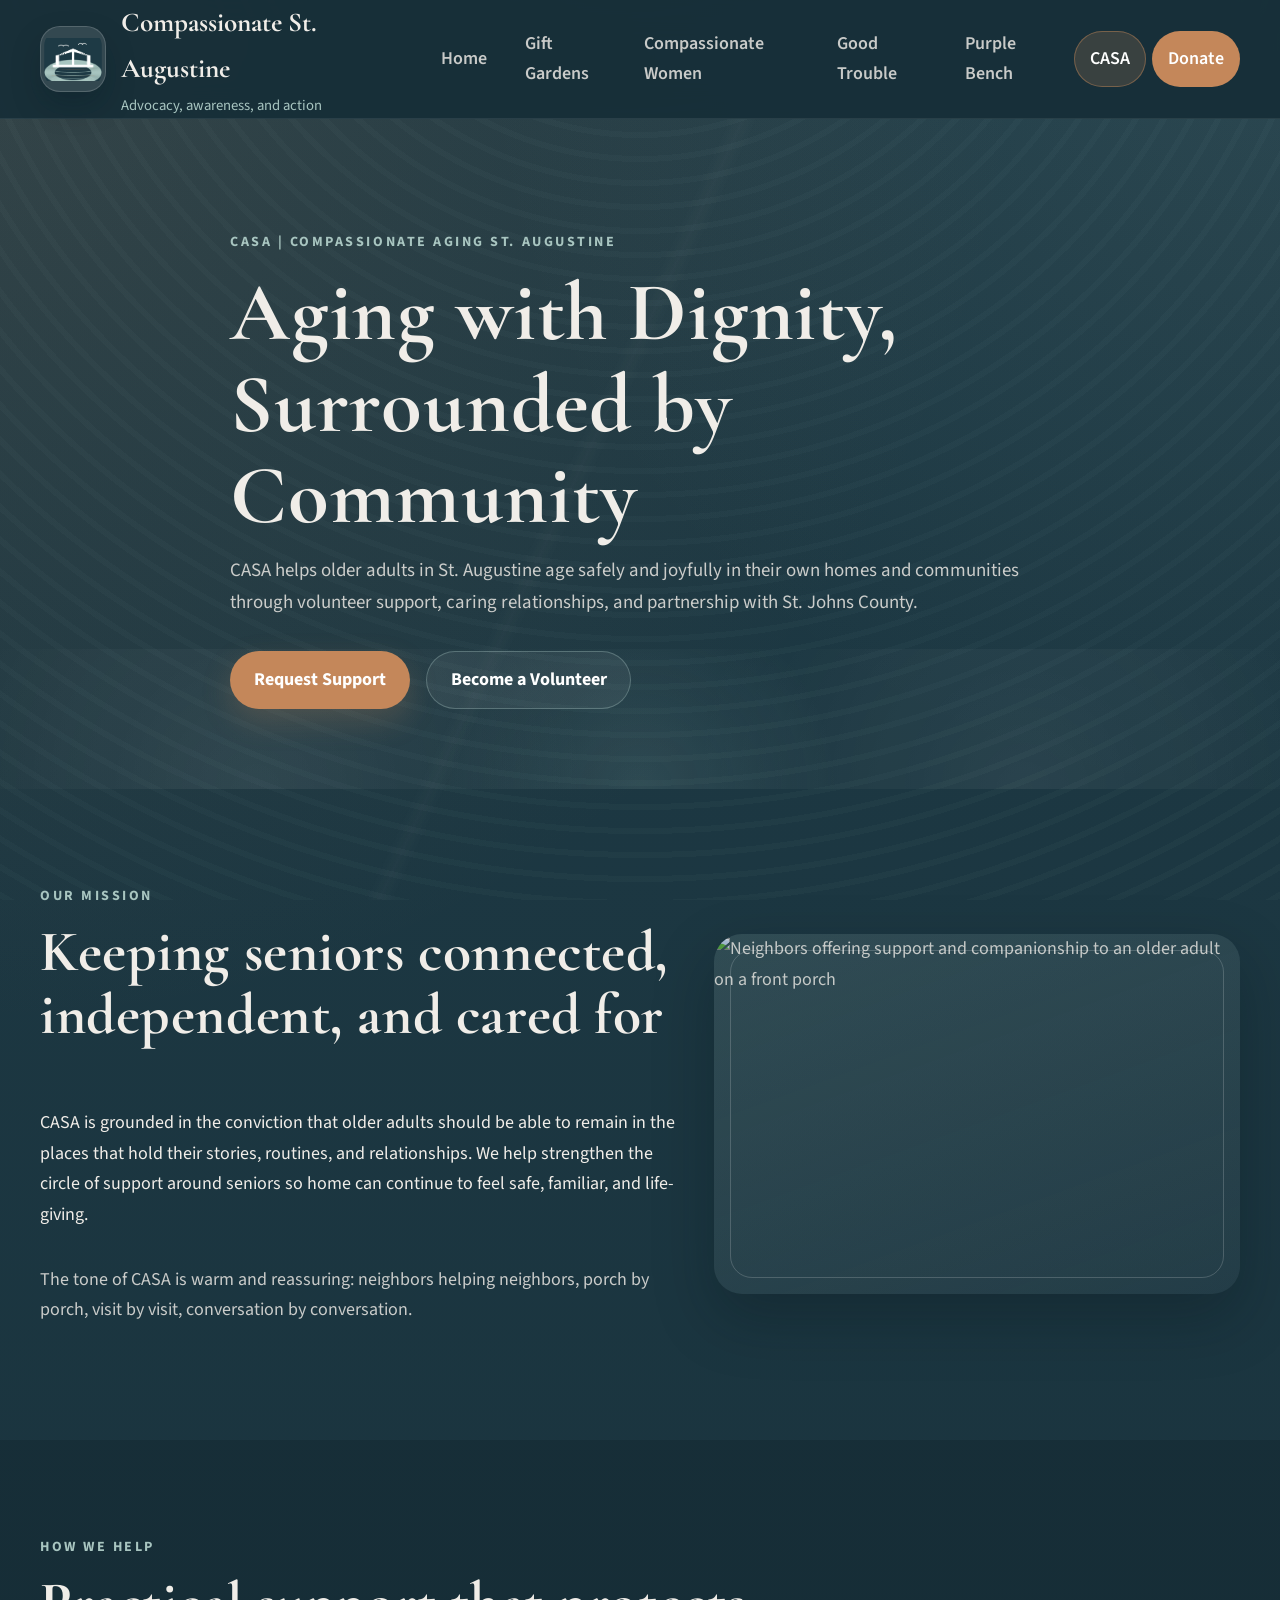
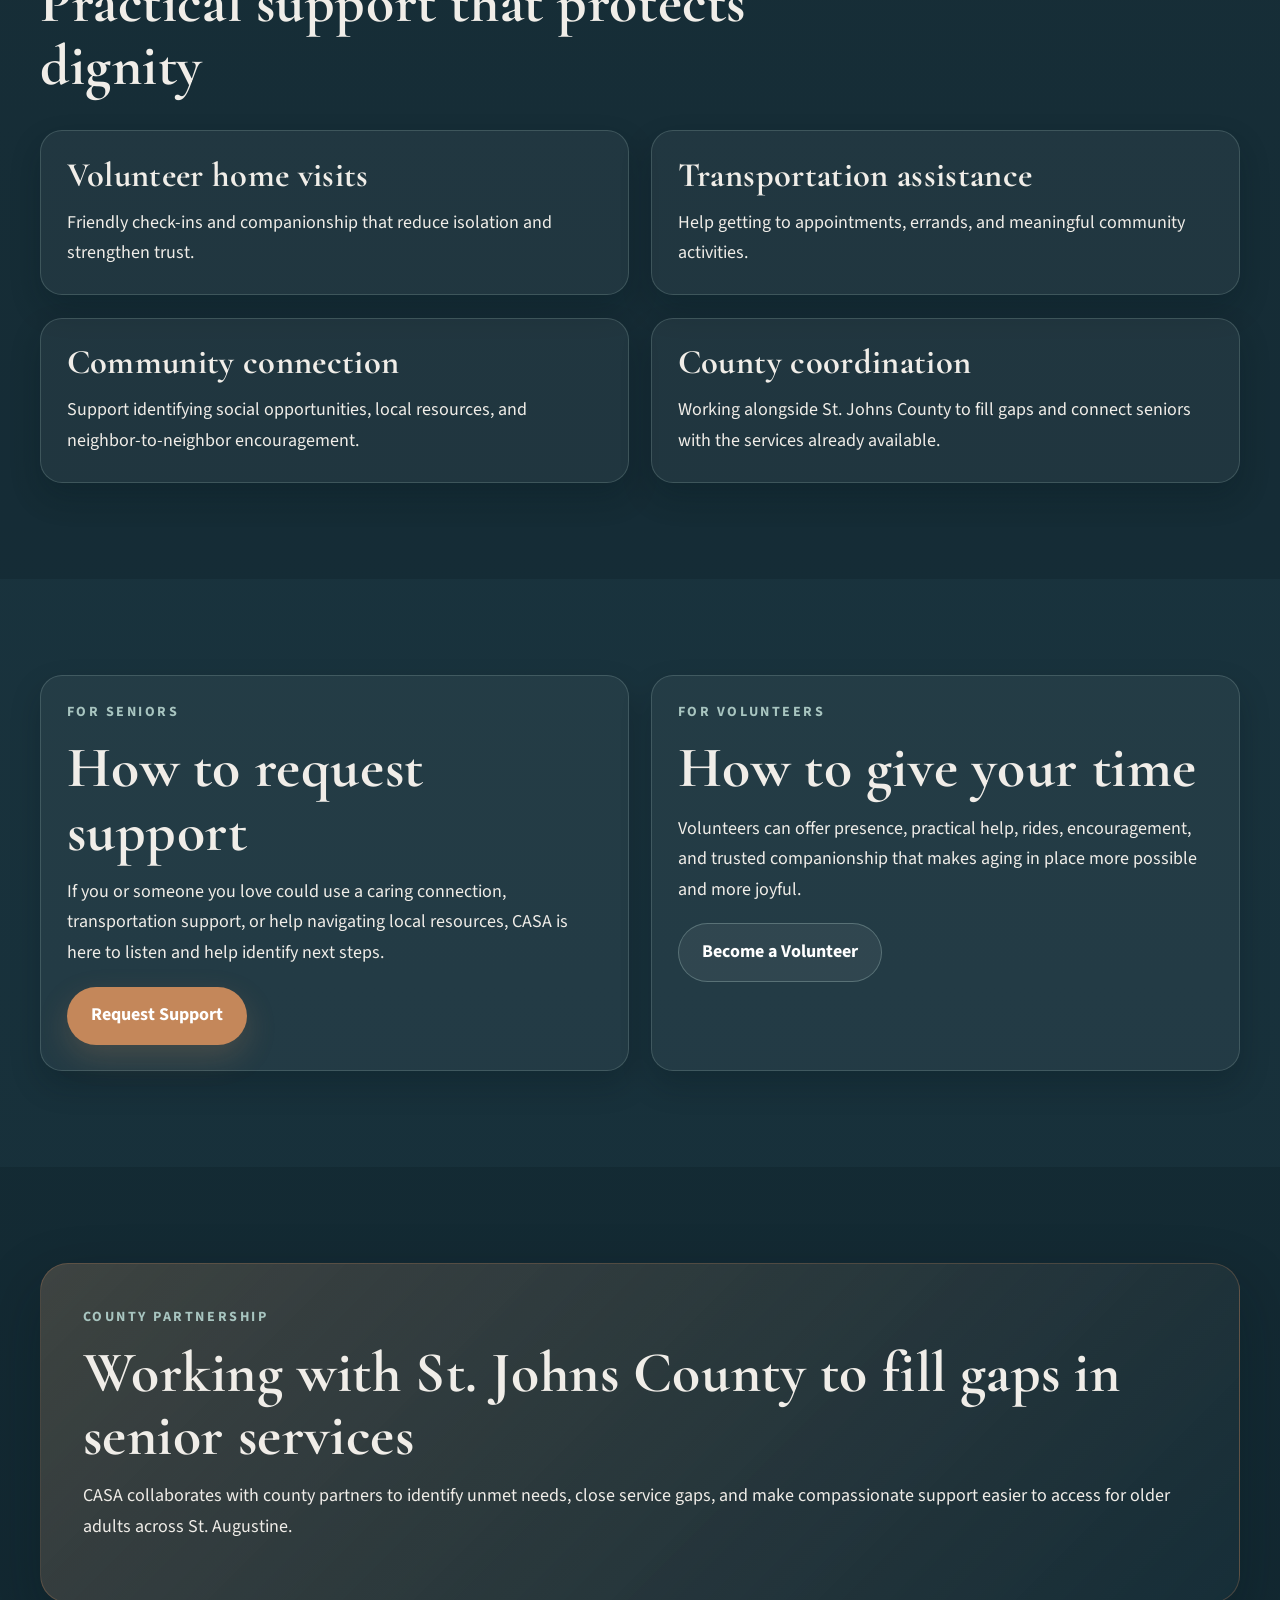
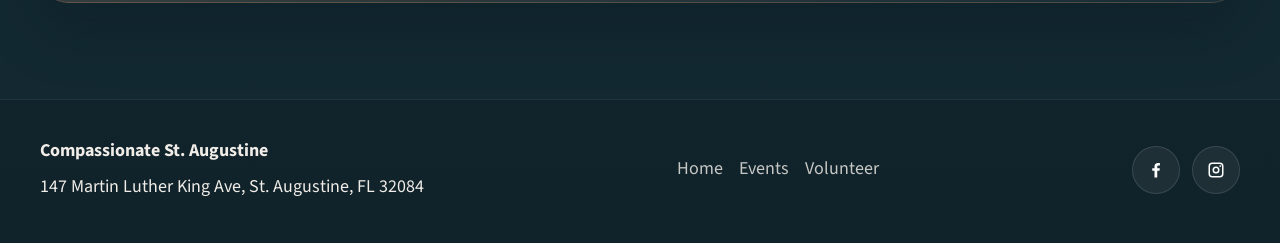
==== commit 340d97e1: "Build CSA multi-page website Co-authored-by: sundasfatima0623-cyber <sundasfatima0623-cyber@users.no" ====
--- a/casa.html
+++ b/casa.html
@@ -1,341 +1,59 @@
 <!DOCTYPE html>
 <html lang="en">
 <head>
-  <meta charset="UTF-8" />
-  <meta name="viewport" content="width=device-width, initial-scale=1.0" />
-  <meta name="description" content="CASA: Compassionate Aging St. Augustine — CSA's initiative helping older adults age safely and joyfully in their own homes and communities through volunteer support and county partnerships." />
-  <title>CASA — Compassionate Aging St. Augustine</title>
-  <link rel="stylesheet" href="style.css" />
-  <link rel="preconnect" href="https://fonts.googleapis.com" />
-  <link rel="preconnect" href="https://fonts.gstatic.com" crossorigin />
-  <style>
-    .how-we-help-grid {
-      display: grid;
-      grid-template-columns: repeat(auto-fill, minmax(260px, 1fr));
-      gap: 1.5rem;
-    }
-    .help-card {
-      background: rgba(168,197,192,0.07);
-      border: 1px solid rgba(168,197,192,0.18);
-      border-radius: var(--radius-lg);
-      padding: 2rem 1.75rem;
-      transition: all var(--transition);
-    }
-    .help-card:hover {
-      background: rgba(168,197,192,0.13);
-      border-color: rgba(168,197,192,0.3);
-      transform: translateY(-3px);
-    }
-    .help-card-icon { font-size: 2.2rem; margin-bottom: 1rem; display: block; }
-    .help-card h3 { font-size: 1.25rem; margin-bottom: 0.5rem; }
-    .help-card p { font-size: 0.93rem; margin: 0; }
-
-    .audience-section {
-      background: rgba(255,255,255,0.03);
-      border: 1px solid rgba(168,197,192,0.12);
-      border-radius: var(--radius-lg);
-      padding: 2.5rem;
-    }
-    .audience-section h3 { margin-bottom: 1rem; }
-
-    .county-banner {
-      background: linear-gradient(135deg, var(--clr-primary-dark) 0%, #0f2028 100%);
-      border: 1px solid rgba(168,197,192,0.18);
-      border-radius: var(--radius-lg);
-      padding: 2.5rem;
-      display: flex;
-      gap: 2rem;
-      align-items: center;
-    }
-    @media (max-width: 680px) {
-      .county-banner { flex-direction: column; }
-    }
-    .county-banner-icon { font-size: 3.5rem; flex-shrink: 0; }
-    .county-banner h3 { margin-bottom: 0.5rem; }
-  </style>
+  <meta charset="UTF-8">
+  <meta name="viewport" content="width=device-width, initial-scale=1.0">
+  <title>CASA | Compassionate Aging St. Augustine</title>
+  <meta name="description" content="CASA helps older adults in St. Augustine age with dignity, connection, and community support.">
+  <link rel="preconnect" href="https://fonts.googleapis.com">
+  <link rel="preconnect" href="https://fonts.gstatic.com" crossorigin>
+  <link href="https://fonts.googleapis.com/css2?family=Cormorant+Garamond:wght@500;600;700&family=Source+Sans+3:wght@400;600;700&display=swap" rel="stylesheet">
+  <link rel="stylesheet" href="style.css">
+  <script defer src="script.js"></script>
 </head>
-<body>
-
-  <a class="skip-link" href="#main-content">Skip to main content</a>
-
-  <!-- ── Navigation ── -->
-  <nav class="site-nav" role="navigation" aria-label="Main navigation">
-    <div class="container nav-inner">
-      <a href="index.html" class="nav-logo" aria-label="Compassionate St. Augustine — Home">
-        <img src="assets/logo.jpeg" alt="Bridge of Lions logo — Compassionate St. Augustine" />
-        <div class="nav-logo-text">
-          <span class="nav-logo-title">Compassionate St. Augustine</span>
-          <span class="nav-logo-sub">501(c)(3) Nonprofit</span>
-        </div>
-      </a>
-      <button class="nav-hamburger" id="nav-hamburger" aria-controls="nav-links" aria-expanded="false" aria-label="Toggle navigation menu">
-        <span></span><span></span><span></span>
-      </button>
-      <ul class="nav-links" id="nav-links" role="list">
-        <li><a href="index.html">Home</a></li>
-        <li><a href="gift-gardens.html">Gift Gardens</a></li>
-        <li><a href="compassionate-women.html">Compassionate Women</a></li>
-        <li><a href="good-trouble.html">Good Trouble</a></li>
-        <li><a href="purple-bench.html">Purple Bench</a></li>
-        <li><a href="casa.html" class="active">CASA</a></li>
-        <li><a href="events.html">Events</a></li>
-        <li><a href="index.html#donate" class="btn-nav-donate">Donate</a></li>
-      </ul>
-    </div>
-  </nav>
-
+<body data-page="casa">
+  <a class="skip-link" href="#main-content">Skip to content</a>
+  <div id="site-header"></div>
   <main id="main-content">
-
-    <!-- ── Page Hero ── -->
-    <section class="page-hero" aria-label="CASA hero">
-      <div class="page-hero-bg" style="background-image: url('https://picsum.photos/seed/seniors1/1400/700');" aria-hidden="true"></div>
-      <div class="page-hero-content">
-        <span class="section-label">
-          <span class="pill pill-new" style="margin-right:0.5rem;">New Initiative</span>
-          CASA
-        </span>
-        <h1>Aging with Dignity,<br><span class="text-accent">Surrounded by Community</span></h1>
-        <p>Compassionate Aging St. Augustine — helping older adults live safely and joyfully in the homes and neighborhoods they love, with the support of neighbors who care.</p>
+    <section class="hero page-hero">
+      <div class="container hero-content" data-reveal>
+        <p class="eyebrow">CASA | Compassionate Aging St. Augustine</p>
+        <h1>Aging with Dignity, Surrounded by Community</h1>
+        <p class="lead">CASA helps older adults in St. Augustine age safely and joyfully in their own homes and communities through volunteer support, caring relationships, and partnership with St. Johns County.</p>
+        <div class="button-group" style="justify-content:flex-start;"><a class="button button-primary" href="#for-seniors">Request Support</a><a class="button button-secondary" href="#for-volunteers">Become a Volunteer</a></div>
       </div>
     </section>
-
-    <!-- ── Our Mission ── -->
-    <section class="section" id="mission" aria-labelledby="casa-mission-heading">
+    <section class="section">
+      <div class="container split-layout">
+        <div class="stack" data-reveal>
+          <div class="section-intro"><p class="eyebrow">Our Mission</p><h2>Keeping seniors connected, independent, and cared for</h2></div>
+          <p>CASA is grounded in the conviction that older adults should be able to remain in the places that hold their stories, routines, and relationships. We help strengthen the circle of support around seniors so home can continue to feel safe, familiar, and life-giving.</p>
+          <p class="text-muted">The tone of CASA is warm and reassuring: neighbors helping neighbors, porch by porch, visit by visit, conversation by conversation.</p>
+        </div>
+        <div class="photo-frame" data-reveal><img src="https://picsum.photos/950/1100?random=84" alt="Neighbors offering support and companionship to an older adult on a front porch"></div>
+      </div>
+    </section>
+    <section class="section section-alt">
       <div class="container">
-        <div class="about-grid">
-          <div class="fade-in">
-            <span class="section-label">Our Mission</span>
-            <h2 id="casa-mission-heading">Keeping Seniors Connected, Independent, and Cared For</h2>
-            <div class="divider" style="margin-left:0;"></div>
-            <p>
-              CASA — Compassionate Aging St. Augustine — is CSA's newest initiative, born from a simple but powerful belief: every older adult deserves to age with dignity, surrounded by community, in the place they call home.
-            </p>
-            <p>
-              St. Augustine has a vibrant and growing senior population. Many want to age in place — staying in the neighborhoods they know, near the people they love. CASA is here to make that possible through volunteer support, community connection, and smart partnerships with St. Johns County.
-            </p>
-            <p>
-              Our approach is neighbor-to-neighbor: ordinary people offering ordinary acts of care that make an extraordinary difference in an older adult's life.
-            </p>
-          </div>
-          <div class="fade-in fade-in-delay-1">
-            <img src="https://picsum.photos/seed/seniors2/600/480" alt="An older adult and a younger neighbor sharing a warm conversation on a front porch" loading="lazy" style="border-radius: var(--radius-lg); width:100%; height:380px; object-fit:cover;" />
-          </div>
+        <div class="section-intro" data-reveal><p class="eyebrow">How We Help</p><h2>Practical support that protects dignity</h2></div>
+        <div class="grid grid-2">
+          <article class="card" data-reveal><h3>Volunteer home visits</h3><p>Friendly check-ins and companionship that reduce isolation and strengthen trust.</p></article>
+          <article class="card" data-reveal><h3>Transportation assistance</h3><p>Help getting to appointments, errands, and meaningful community activities.</p></article>
+          <article class="card" data-reveal><h3>Community connection</h3><p>Support identifying social opportunities, local resources, and neighbor-to-neighbor encouragement.</p></article>
+          <article class="card" data-reveal><h3>County coordination</h3><p>Working alongside St. Johns County to fill gaps and connect seniors with the services already available.</p></article>
         </div>
       </div>
     </section>
-
-    <!-- ── How We Help ── -->
-    <section class="section section--alt" aria-labelledby="how-help-heading">
-      <div class="container">
-        <div class="text-center">
-          <span class="section-label">How We Help</span>
-          <h2 id="how-help-heading" class="fade-in">Four Ways CASA Shows Up</h2>
-          <div class="divider"></div>
-          <p class="section-subtitle fade-in fade-in-delay-1">CASA volunteers provide practical, heartfelt support across four key areas — meeting seniors where they are and helping them thrive.</p>
-        </div>
-        <div class="how-we-help-grid" style="margin-top:2.5rem;">
-          <div class="help-card fade-in fade-in-delay-1">
-            <span class="help-card-icon" aria-hidden="true">🏡</span>
-            <h3>Volunteer Home Visits</h3>
-            <p>Regular friendly visits from trained CASA volunteers provide companionship, a watchful eye, and the reassurance that comes from knowing someone genuinely cares. Isolation is the silent epidemic — our visits break it.</p>
-          </div>
-          <div class="help-card fade-in fade-in-delay-2">
-            <span class="help-card-icon" aria-hidden="true">🚗</span>
-            <h3>Transportation Assistance</h3>
-            <p>CASA volunteers provide rides to medical appointments, grocery stores, community events, and visits with friends and family. Mobility is independence — we help seniors maintain both.</p>
-          </div>
-          <div class="help-card fade-in fade-in-delay-3">
-            <span class="help-card-icon" aria-hidden="true">🤝</span>
-            <h3>Community Connection</h3>
-            <p>We connect seniors to events, social programs, faith communities, and civic life in St. Augustine. Staying engaged with community isn't a luxury — it's essential to health and happiness.</p>
-          </div>
-          <div class="help-card fade-in fade-in-delay-4">
-            <span class="help-card-icon" aria-hidden="true">🏛️</span>
-            <h3>County Coordination</h3>
-            <p>CASA works in close partnership with St. Johns County Elder Services to identify gaps in care, coordinate resources, and ensure no senior falls through the cracks of the social safety net.</p>
-          </div>
-        </div>
+    <section class="section">
+      <div class="container grid grid-2">
+        <article id="for-seniors" class="card" data-reveal><p class="eyebrow">For Seniors</p><h2>How to request support</h2><p>If you or someone you love could use a caring connection, transportation support, or help navigating local resources, CASA is here to listen and help identify next steps.</p><a class="button button-primary" href="mailto:hello@compassionatestaugustine.org?subject=CASA%20Support%20Request">Request Support</a></article>
+        <article id="for-volunteers" class="card" data-reveal><p class="eyebrow">For Volunteers</p><h2>How to give your time</h2><p>Volunteers can offer presence, practical help, rides, encouragement, and trusted companionship that makes aging in place more possible and more joyful.</p><a class="button button-secondary" href="mailto:hello@compassionatestaugustine.org?subject=CASA%20Volunteer">Become a Volunteer</a></article>
       </div>
     </section>
-
-    <!-- ── Photo Strip ── -->
-    <section class="section" aria-label="CASA program photos">
-      <div class="container">
-        <div class="img-strip">
-          <img src="https://picsum.photos/seed/seniors3/400/300" alt="Volunteer walking with an older adult neighbor through a St. Augustine neighborhood" loading="lazy" />
-          <img src="https://picsum.photos/seed/seniors4/400/300" alt="Two neighbors sharing a meal and laughter together" loading="lazy" />
-          <img src="https://picsum.photos/seed/seniors5/400/300" alt="Hands of an older adult clasped gently by a caring younger volunteer" loading="lazy" />
-        </div>
-      </div>
+    <section class="section section-alt">
+      <div class="container cta-panel" data-reveal><p class="eyebrow">County Partnership</p><h2>Working with St. Johns County to fill gaps in senior services</h2><p>CASA collaborates with county partners to identify unmet needs, close service gaps, and make compassionate support easier to access for older adults across St. Augustine.</p></div>
     </section>
-
-    <!-- ── For Seniors + For Volunteers ── -->
-    <section class="section section--alt" aria-labelledby="audiences-heading">
-      <div class="container">
-        <div class="text-center">
-          <span class="section-label">Join CASA</span>
-          <h2 id="audiences-heading" class="fade-in">Who CASA Serves &amp; Who Makes It Possible</h2>
-          <div class="divider"></div>
-        </div>
-        <div class="two-col" style="margin-top:3rem; align-items:start;">
-          <div class="audience-section fade-in">
-            <h3 style="color: var(--clr-accent-light);">🏠 For Seniors</h3>
-            <p>Are you or a loved one an older adult in St. Augustine who could use a friendly visitor, help getting to appointments, or connection to community services?</p>
-            <p>CASA is here for you. Our services are free and provided by caring, trained community volunteers. Requesting support is simple and confidential.</p>
-            <h4 style="margin: 1.25rem 0 0.5rem;">How to Request Support</h4>
-            <div class="steps" style="gap:1rem;">
-              <div class="step">
-                <div class="step-num" aria-hidden="true" style="width:40px;height:40px;font-size:1.1rem;">1</div>
-                <div class="step-text"><p style="margin:0; font-size:0.93rem;">Call or email CSA to let us know you'd like CASA support</p></div>
-              </div>
-              <div class="step">
-                <div class="step-num" aria-hidden="true" style="width:40px;height:40px;font-size:1.1rem;">2</div>
-                <div class="step-text"><p style="margin:0; font-size:0.93rem;">A CASA coordinator will contact you to learn about your needs</p></div>
-              </div>
-              <div class="step">
-                <div class="step-num" aria-hidden="true" style="width:40px;height:40px;font-size:1.1rem;">3</div>
-                <div class="step-text"><p style="margin:0; font-size:0.93rem;">We match you with a trained volunteer and get started</p></div>
-              </div>
-            </div>
-            <a href="mailto:info@compassionatestaugustine.org?subject=CASA - Request Support" class="btn btn-primary" style="margin-top:1.5rem;">Request Support</a>
-          </div>
-          <div class="audience-section fade-in fade-in-delay-1" id="volunteer">
-            <h3 style="color: var(--clr-accent-warm);">💛 For Volunteers</h3>
-            <p>Do you have a few hours each month to give? CASA volunteers make an enormous difference in the lives of seniors — and they often say the experience is as meaningful for them as it is for the people they serve.</p>
-            <p>No special skills required — just warmth, reliability, and a willingness to show up.</p>
-            <h4 style="margin: 1.25rem 0 0.5rem;">What Volunteers Do</h4>
-            <div class="feature-list" style="gap:0.75rem;">
-              <div class="feature-item">
-                <div class="feature-item-icon" style="width:40px;height:40px;font-size:1.1rem;" aria-hidden="true">🤗</div>
-                <div class="feature-item-text"><p style="margin:0; font-size:0.93rem;">Regular friendly visits to seniors at home</p></div>
-              </div>
-              <div class="feature-item">
-                <div class="feature-item-icon" style="width:40px;height:40px;font-size:1.1rem;" aria-hidden="true">🚗</div>
-                <div class="feature-item-text"><p style="margin:0; font-size:0.93rem;">Driving seniors to appointments and errands</p></div>
-              </div>
-              <div class="feature-item">
-                <div class="feature-item-icon" style="width:40px;height:40px;font-size:1.1rem;" aria-hidden="true">📞</div>
-                <div class="feature-item-text"><p style="margin:0; font-size:0.93rem;">Wellness check-in calls to isolated seniors</p></div>
-              </div>
-              <div class="feature-item">
-                <div class="feature-item-icon" style="width:40px;height:40px;font-size:1.1rem;" aria-hidden="true">🛒</div>
-                <div class="feature-item-text"><p style="margin:0; font-size:0.93rem;">Help with grocery shopping and light errands</p></div>
-              </div>
-            </div>
-            <a href="mailto:info@compassionatestaugustine.org?subject=CASA - Volunteer Interest" class="btn btn-accent" style="margin-top:1.5rem;">Become a Volunteer</a>
-          </div>
-        </div>
-      </div>
-    </section>
-
-    <!-- ── County Partnership ── -->
-    <section class="section" aria-labelledby="county-heading">
-      <div class="container">
-        <div class="text-center">
-          <span class="section-label">County Partnership</span>
-          <h2 id="county-heading" class="fade-in">Working with St. Johns County</h2>
-          <div class="divider"></div>
-        </div>
-        <div class="county-banner fade-in" style="margin-top:2rem;">
-          <div class="county-banner-icon" aria-hidden="true">🏛️</div>
-          <div>
-            <h3>Filling the Gaps Together</h3>
-            <p>CASA works in active partnership with St. Johns County Elder Services to identify where senior needs exceed available public resources — and then we fill those gaps with compassionate volunteer support.</p>
-            <p>This public-nonprofit collaboration ensures that seniors receive coordinated, comprehensive care rather than fragmented, duplicated, or missed services. By working alongside county systems rather than in isolation, CASA maximizes its impact for the seniors who need us most.</p>
-            <div class="partner-strip" style="margin-top:1.5rem; padding:1.25rem; justify-content:flex-start;">
-              <div class="partner-badge">🏛️ St. Johns County Elder Services</div>
-              <div class="partner-badge">🏥 First Coast Health</div>
-              <div class="partner-badge">🚌 St. Johns County Transit</div>
-            </div>
-          </div>
-        </div>
-      </div>
-    </section>
-
-    <!-- ── Quote ── -->
-    <section class="section section--alt" aria-label="Senior community voice">
-      <div class="container" style="max-width:820px;">
-        <div class="quote-block fade-in">
-          <blockquote>"I didn't want to leave my home of 40 years. My CASA volunteer made it possible for me to stay. She's not just a volunteer — she's become a dear friend. That's what compassion looks like."</blockquote>
-          <cite>— CASA program participant, St. Augustine</cite>
-        </div>
-      </div>
-    </section>
-
-    <!-- ── CTA ── -->
-    <section class="cta-section" aria-labelledby="casa-cta-heading">
-      <div class="container">
-        <span class="section-label">Get Involved with CASA</span>
-        <h2 id="casa-cta-heading" class="fade-in">Help Seniors Age with Dignity</h2>
-        <div class="divider"></div>
-        <p class="fade-in fade-in-delay-1">Whether you need support or you have time to give, CASA connects seniors and volunteers in relationships that change lives. Join us in building a community that cares for its elders.</p>
-        <div class="btn-group fade-in fade-in-delay-2" style="justify-content:center;">
-          <a href="mailto:info@compassionatestaugustine.org?subject=CASA - Request Support" class="btn btn-primary btn-lg">Request Support</a>
-          <a href="mailto:info@compassionatestaugustine.org?subject=CASA - Volunteer Interest" class="btn btn-outline btn-lg">Become a Volunteer</a>
-        </div>
-      </div>
-    </section>
-
   </main>
-
-  <!-- ── Footer ── -->
-  <footer class="site-footer" role="contentinfo">
-    <div class="container">
-      <div class="footer-grid">
-        <div class="footer-brand">
-          <div class="footer-logo">
-            <img src="assets/logo.jpeg" alt="Compassionate St. Augustine logo" />
-            <div>
-              <div class="footer-logo-text">Compassionate St. Augustine</div>
-              <div class="footer-logo-sub">501(c)(3) Nonprofit</div>
-            </div>
-          </div>
-          <p>Influencing and growing a culture of compassion through advocacy, awareness, and action in St. Augustine, Florida.</p>
-          <div class="footer-social">
-            <a href="https://facebook.com" class="social-link" aria-label="Follow us on Facebook" target="_blank" rel="noopener noreferrer">
-              <svg width="18" height="18" viewBox="0 0 24 24" fill="currentColor" aria-hidden="true"><path d="M18 2h-3a5 5 0 00-5 5v3H7v4h3v8h4v-8h3l1-4h-4V7a1 1 0 011-1h3z"/></svg>
-            </a>
-            <a href="https://instagram.com" class="social-link" aria-label="Follow us on Instagram" target="_blank" rel="noopener noreferrer">
-              <svg width="18" height="18" viewBox="0 0 24 24" fill="none" stroke="currentColor" stroke-width="2" aria-hidden="true"><rect x="2" y="2" width="20" height="20" rx="5" ry="5"/><circle cx="12" cy="12" r="4"/><circle cx="17.5" cy="6.5" r="1" fill="currentColor" stroke="none"/></svg>
-            </a>
-          </div>
-        </div>
-        <div class="footer-col">
-          <h4>Programs</h4>
-          <ul role="list">
-            <li><a href="gift-gardens.html">Gift Gardens</a></li>
-            <li><a href="compassionate-women.html">Compassionate Women</a></li>
-            <li><a href="good-trouble.html">Good Trouble</a></li>
-            <li><a href="purple-bench.html">Purple Bench</a></li>
-            <li><a href="casa.html">CASA</a></li>
-          </ul>
-        </div>
-        <div class="footer-col">
-          <h4>Get Involved</h4>
-          <ul role="list">
-            <li><a href="events.html">Upcoming Events</a></li>
-            <li><a href="#volunteer">Volunteer with CASA</a></li>
-            <li><a href="index.html#donate">Donate</a></li>
-            <li><a href="purple-bench.html#nominate">Nominate a Business</a></li>
-          </ul>
-        </div>
-        <div class="footer-col">
-          <h4>Contact</h4>
-          <address class="footer-address" style="font-style:normal;">
-            <strong>Compassionate St. Augustine</strong><br>
-            147 Martin Luther King Ave<br>
-            St. Augustine, FL 32084<br><br>
-            <a href="mailto:info@compassionatestaugustine.org">info@compassionatestaugustine.org</a>
-          </address>
-        </div>
-      </div>
-      <div class="footer-bottom">
-        <p>&copy; 2026 Compassionate St. Augustine. All rights reserved. 501(c)(3) Nonprofit Organization.</p>
-        <p>Part of the global <a href="https://charterforcompassion.org" target="_blank" rel="noopener noreferrer" style="color:var(--clr-accent-light);">Charter for Compassion</a> movement.</p>
-      </div>
-    </div>
-  </footer>
-
-  <script src="script.js"></script>
+  <div id="site-footer"></div>
 </body>
 </html>
--- a/style.css
+++ b/style.css
@@ -1,1072 +1,704 @@
-/* ============================================================
-   Compassionate St. Augustine — Main Stylesheet
-   ============================================================ */
-
-@import url('https://fonts.googleapis.com/css2?family=Cormorant+Garamond:ital,wght@0,300;0,400;0,500;0,600;0,700;1,400;1,600&family=Source+Sans+3:wght@300;400;500;600;700&display=swap');
-
-/* ── CSS Custom Properties ── */
 :root {
-  --clr-primary: #1E3A45;
-  --clr-primary-dark: #162E38;
-  --clr-white: #FFFFFF;
-  --clr-accent-warm: #C4875A;
-  --clr-accent-light: #A8C5C0;
-  --clr-text-dark: #F0EDE8;
-  --clr-text-body: #D6D1CC;
-  --clr-overlay: rgba(22, 46, 56, 0.82);
-
-  --font-heading: 'Cormorant Garamond', Georgia, serif;
-  --font-body: 'Source Sans 3', 'Segoe UI', sans-serif;
-
-  --radius: 8px;
-  --radius-lg: 16px;
-  --shadow: 0 4px 24px rgba(0,0,0,0.18);
-  --shadow-card: 0 2px 16px rgba(0,0,0,0.14);
-  --transition: 0.3s ease;
-  --max-w: 1200px;
-}
-
-/* ── Reset & Base ── */
-*, *::before, *::after { box-sizing: border-box; margin: 0; padding: 0; }
-
-html { scroll-behavior: smooth; font-size: 18px; }
+  --bg-primary: #1e3a45;
+  --bg-alt: #162e38;
+  --white: #ffffff;
+  --accent-warm: #c4875a;
+  --accent-light: #a8c5c0;
+  --text-dark: #f0ede8;
+  --text-muted: rgba(240, 237, 232, 0.82);
+  --border-soft: rgba(168, 197, 192, 0.22);
+  --shadow-lg: 0 24px 60px rgba(6, 17, 21, 0.28);
+  --shadow-md: 0 14px 30px rgba(6, 17, 21, 0.22);
+  --radius-lg: 28px;
+  --radius-md: 22px;
+  --radius-sm: 16px;
+  --max-width: 1200px;
+}
+
+*,
+*::before,
+*::after {
+  box-sizing: border-box;
+}
+
+html {
+  scroll-behavior: smooth;
+}
 
 body {
-  font-family: var(--font-body);
-  background: var(--clr-primary);
-  color: var(--clr-text-dark);
+  margin: 0;
+  font-family: "Source Sans 3", sans-serif;
+  font-size: 18px;
   line-height: 1.7;
+  color: var(--text-dark);
+  background:
+    radial-gradient(circle at top left, rgba(196, 135, 90, 0.14), transparent 28%),
+    radial-gradient(circle at top right, rgba(168, 197, 192, 0.1), transparent 22%),
+    linear-gradient(180deg, var(--bg-primary) 0%, var(--bg-alt) 100%);
   min-height: 100vh;
-  overflow-x: hidden;
-}
-
-img { display: block; max-width: 100%; height: auto; }
-
-a { color: var(--clr-accent-warm); text-decoration: none; transition: color var(--transition); }
-a:hover { color: var(--clr-accent-light); }
-a:focus-visible { outline: 3px solid var(--clr-accent-warm); outline-offset: 3px; border-radius: 3px; }
-
-ul { list-style: none; }
-
-/* ── Typography ── */
-h1, h2, h3, h4, h5, h6 {
-  font-family: var(--font-heading);
-  line-height: 1.2;
-  color: var(--clr-white);
+}
+
+body::before {
+  content: "";
+  position: fixed;
+  inset: 0;
+  pointer-events: none;
+  background:
+    linear-gradient(
+      115deg,
+      transparent 0%,
+      transparent 46%,
+      rgba(255, 255, 255, 0.035) 47%,
+      transparent 48%,
+      transparent 100%
+    ),
+    repeating-radial-gradient(
+      circle at 50% -20%,
+      rgba(168, 197, 192, 0.05) 0 6px,
+      transparent 6px 24px
+    );
+  opacity: 0.7;
+  z-index: -1;
+}
+
+img {
+  display: block;
+  max-width: 100%;
+}
+
+a {
+  color: inherit;
+}
+
+p {
+  margin-top: 0;
+}
+
+h1,
+h2,
+h3,
+h4 {
+  margin: 0 0 0.8rem;
+  font-family: "Cormorant Garamond", serif;
+  line-height: 1.1;
+  letter-spacing: 0.01em;
+}
+
+h1 {
+  font-size: clamp(3rem, 8vw, 5.2rem);
+}
+
+h2 {
+  font-size: clamp(2.3rem, 5vw, 3.6rem);
+}
+
+h3 {
+  font-size: clamp(1.6rem, 3vw, 2.15rem);
+}
+
+.skip-link {
+  position: absolute;
+  top: -200px;
+  left: 1rem;
+  z-index: 2000;
+  padding: 0.85rem 1rem;
+  border-radius: 999px;
+  background: var(--white);
+  color: var(--bg-alt);
+  font-weight: 700;
+  transition: top 0.2s ease;
+}
+
+.skip-link:focus {
+  top: 1rem;
+}
+
+.container {
+  width: min(calc(100% - 2.5rem), var(--max-width));
+  margin: 0 auto;
+}
+
+.section {
+  padding: clamp(3.5rem, 8vw, 6rem) 0;
+  position: relative;
+}
+
+.section-alt {
+  background: rgba(10, 21, 26, 0.18);
+}
+
+.section-intro {
+  max-width: 760px;
+  margin-bottom: 2rem;
+}
+
+.eyebrow {
+  margin-bottom: 0.75rem;
+  text-transform: uppercase;
+  letter-spacing: 0.18em;
+  font-size: 0.88rem;
+  font-weight: 700;
+  color: var(--accent-light);
+}
+
+.lead {
+  max-width: 860px;
+  margin: 0 auto;
+  font-size: 1.18rem;
+  color: var(--text-muted);
+}
+
+.text-muted {
+  color: var(--text-muted);
+}
+
+.site-header {
+  position: sticky;
+  top: 0;
+  z-index: 1500;
+  backdrop-filter: blur(16px);
+  background: rgba(22, 46, 56, 0.92);
+  border-bottom: 1px solid rgba(255, 255, 255, 0.08);
+}
+
+.nav-inner {
+  display: flex;
+  align-items: center;
+  justify-content: space-between;
+  gap: 1.5rem;
+  min-height: 88px;
+}
+
+.brand {
+  display: inline-flex;
+  align-items: center;
+  gap: 0.95rem;
+  text-decoration: none;
+}
+
+.brand-mark {
+  width: 66px;
+  height: 66px;
+  border-radius: 20px;
+  object-fit: contain;
+  padding: 0.2rem;
+  background: rgba(255, 255, 255, 0.12);
+  border: 1px solid rgba(255, 255, 255, 0.16);
+  box-shadow: var(--shadow-md);
+}
+
+.brand-copy {
+  display: grid;
+  gap: 0.05rem;
+}
+
+.brand-name {
+  font-family: "Cormorant Garamond", serif;
+  font-size: 1.7rem;
+  font-weight: 700;
+}
+
+.brand-tag {
+  font-size: 0.92rem;
+  color: var(--accent-light);
+}
+
+.nav-toggle {
+  display: none;
+  align-items: center;
+  justify-content: center;
+  width: 52px;
+  height: 52px;
+  border: 1px solid rgba(255, 255, 255, 0.14);
+  border-radius: 16px;
+  background: rgba(255, 255, 255, 0.06);
+  color: var(--text-dark);
+  cursor: pointer;
+}
+
+.nav-toggle:focus-visible,
+.nav-link:focus-visible,
+.button:focus-visible,
+.social-link:focus-visible {
+  outline: 3px solid var(--accent-light);
+  outline-offset: 3px;
+}
+
+.hamburger {
+  display: inline-grid;
+  gap: 5px;
+}
+
+.hamburger span {
+  width: 20px;
+  height: 2px;
+  border-radius: 999px;
+  background: currentColor;
+}
+
+.nav-menu {
+  display: flex;
+  align-items: center;
+  gap: 0.35rem;
+}
+
+.nav-link {
+  display: inline-flex;
+  align-items: center;
+  justify-content: center;
+  min-height: 48px;
+  padding: 0.8rem 1rem;
+  border-radius: 999px;
+  text-decoration: none;
   font-weight: 600;
-}
-
-h1 { font-size: clamp(2.2rem, 5vw, 3.8rem); }
-h2 { font-size: clamp(1.8rem, 3.5vw, 2.8rem); }
-h3 { font-size: clamp(1.3rem, 2.5vw, 1.9rem); }
-h4 { font-size: 1.3rem; }
-
-p { font-size: 1rem; color: var(--clr-text-body); margin-bottom: 1rem; }
-p:last-child { margin-bottom: 0; }
-
-/* ── Layout Utilities ── */
-.container {
-  width: 100%;
-  max-width: var(--max-w);
-  margin: 0 auto;
-  padding: 0 1.5rem;
-}
-
-.section { padding: 5rem 0; }
-.section--alt { background: var(--clr-primary-dark); }
-
-.text-center { text-align: center; }
-.text-accent { color: var(--clr-accent-warm); }
-.text-light { color: var(--clr-accent-light); }
-
-.section-label {
-  font-family: var(--font-body);
-  font-size: 0.8rem;
-  font-weight: 700;
-  letter-spacing: 0.18em;
-  text-transform: uppercase;
-  color: var(--clr-accent-warm);
-  display: block;
-  margin-bottom: 0.6rem;
-}
-
-.section-title {
-  margin-bottom: 1.2rem;
-}
-
-.section-subtitle {
-  font-size: 1.1rem;
-  color: var(--clr-accent-light);
-  max-width: 640px;
-  margin: 0 auto 3rem;
-}
-
-/* ── Decorative Divider ── */
-.divider {
-  width: 64px;
-  height: 3px;
-  background: linear-gradient(90deg, var(--clr-accent-warm), var(--clr-accent-light));
-  border-radius: 2px;
-  margin: 1rem auto 2rem;
-}
-
-/* ── Buttons ── */
-.btn {
-  display: inline-flex;
-  align-items: center;
-  justify-content: center;
-  gap: 0.5rem;
-  min-height: 52px;
-  padding: 0.75rem 2rem;
-  border-radius: var(--radius);
-  font-family: var(--font-body);
-  font-size: 1rem;
-  font-weight: 600;
-  letter-spacing: 0.04em;
-  cursor: pointer;
-  border: 2px solid transparent;
-  transition: all var(--transition);
-  text-decoration: none;
-  white-space: nowrap;
-}
-
-.btn:focus-visible { outline: 3px solid var(--clr-accent-warm); outline-offset: 3px; }
-
-.btn-primary {
-  background: var(--clr-accent-warm);
-  color: var(--clr-white);
-  border-color: var(--clr-accent-warm);
-}
-.btn-primary:hover {
-  background: #b57448;
-  border-color: #b57448;
-  color: var(--clr-white);
-  transform: translateY(-2px);
-  box-shadow: 0 6px 20px rgba(196,135,90,0.35);
-}
-
-.btn-outline {
-  background: transparent;
-  color: var(--clr-white);
-  border-color: var(--clr-white);
-}
-.btn-outline:hover {
-  background: var(--clr-white);
-  color: var(--clr-primary);
-  transform: translateY(-2px);
-}
-
-.btn-accent {
-  background: transparent;
-  color: var(--clr-accent-light);
-  border-color: var(--clr-accent-light);
-}
-.btn-accent:hover {
-  background: var(--clr-accent-light);
-  color: var(--clr-primary);
-  transform: translateY(-2px);
-}
-
-.btn-lg { min-height: 60px; padding: 1rem 2.5rem; font-size: 1.1rem; }
-
-.btn-group {
+  color: var(--text-muted);
+  transition:
+    background 0.2s ease,
+    color 0.2s ease,
+    transform 0.2s ease;
+}
+
+.nav-link:hover {
+  color: var(--white);
+  background: rgba(255, 255, 255, 0.08);
+  transform: translateY(-1px);
+}
+
+.nav-link.active {
+  color: var(--white);
+  background: rgba(196, 135, 90, 0.2);
+  box-shadow: inset 0 0 0 1px rgba(196, 135, 90, 0.45);
+}
+
+.nav-link.nav-link-accent {
+  background: var(--accent-warm);
+  color: var(--white);
+}
+
+.nav-link.nav-link-accent:hover {
+  background: #d39669;
+}
+
+.hero {
+  position: relative;
+  padding: clamp(5rem, 10vw, 7rem) 0 clamp(4rem, 8vw, 5rem);
+  overflow: hidden;
+}
+
+.hero::after {
+  content: "";
+  position: absolute;
+  inset: auto 0 0;
+  height: 140px;
+  background:
+    radial-gradient(circle at 20% 100%, rgba(255, 255, 255, 0.08), transparent 32%),
+    radial-gradient(circle at 50% 100%, rgba(168, 197, 192, 0.15), transparent 30%),
+    radial-gradient(circle at 80% 100%, rgba(255, 255, 255, 0.07), transparent 32%);
+  opacity: 0.9;
+}
+
+.hero-content {
+  position: relative;
+  z-index: 1;
+  text-align: center;
+}
+
+.hero-logo {
+  width: min(240px, 42vw);
+  margin: 0 auto 1.5rem;
+  padding: 1rem;
+  border-radius: 34px;
+  background: rgba(255, 255, 255, 0.08);
+  border: 1px solid rgba(255, 255, 255, 0.14);
+  box-shadow: var(--shadow-lg);
+}
+
+.hero-subheading {
+  margin: 1.25rem auto 0;
+  max-width: 780px;
+  color: var(--accent-light);
+  font-size: 1.15rem;
+}
+
+.hero-actions,
+.button-group {
   display: flex;
   flex-wrap: wrap;
+  justify-content: center;
   gap: 1rem;
-  align-items: center;
-}
-
-/* ── Navigation ── */
-.site-nav {
-  position: sticky;
-  top: 0;
-  z-index: 1000;
-  background: rgba(22, 46, 56, 0.97);
-  backdrop-filter: blur(12px);
-  -webkit-backdrop-filter: blur(12px);
-  border-bottom: 1px solid rgba(168,197,192,0.12);
-  box-shadow: 0 2px 20px rgba(0,0,0,0.25);
-}
-
-.nav-inner {
+  margin-top: 2rem;
+}
+
+.page-hero .hero-content {
+  text-align: left;
+  max-width: 820px;
+}
+
+.button {
+  display: inline-flex;
+  align-items: center;
+  justify-content: center;
+  gap: 0.55rem;
+  min-height: 52px;
+  padding: 0.8rem 1.45rem;
+  border-radius: 999px;
+  border: 1px solid transparent;
+  text-decoration: none;
+  font-weight: 700;
+  transition:
+    transform 0.2s ease,
+    background 0.2s ease,
+    color 0.2s ease,
+    border-color 0.2s ease;
+}
+
+.button:hover {
+  transform: translateY(-2px);
+}
+
+.button-primary {
+  background: var(--accent-warm);
+  color: var(--white);
+  box-shadow: 0 12px 30px rgba(196, 135, 90, 0.22);
+}
+
+.button-primary:hover {
+  background: #d49669;
+}
+
+.button-secondary {
+  background: rgba(255, 255, 255, 0.06);
+  border-color: rgba(168, 197, 192, 0.34);
+  color: var(--white);
+}
+
+.button-secondary:hover {
+  background: rgba(255, 255, 255, 0.12);
+}
+
+.split-layout {
+  display: grid;
+  grid-template-columns: 1.1fr 0.9fr;
+  gap: 2rem;
+  align-items: center;
+}
+
+.stack {
+  display: grid;
+  gap: 1rem;
+}
+
+.grid {
+  display: grid;
+  gap: 1.4rem;
+}
+
+.grid-2 {
+  grid-template-columns: repeat(2, minmax(0, 1fr));
+}
+
+.grid-3 {
+  grid-template-columns: repeat(3, minmax(0, 1fr));
+}
+
+.program-grid {
+  grid-template-columns: repeat(auto-fit, minmax(220px, 1fr));
+}
+
+.card {
+  padding: 1.6rem;
+  border-radius: var(--radius-md);
+  background: rgba(255, 255, 255, 0.05);
+  border: 1px solid var(--border-soft);
+  box-shadow: var(--shadow-md);
+}
+
+.card p:last-child,
+.card ul:last-child {
+  margin-bottom: 0;
+}
+
+.program-card {
+  display: block;
+  height: 100%;
+  text-decoration: none;
+  transition:
+    transform 0.2s ease,
+    border-color 0.2s ease,
+    background 0.2s ease;
+}
+
+.program-card:hover {
+  transform: translateY(-4px);
+  border-color: rgba(196, 135, 90, 0.42);
+  background: rgba(255, 255, 255, 0.08);
+}
+
+.card-icon {
+  display: inline-flex;
+  align-items: center;
+  justify-content: center;
+  width: 62px;
+  height: 62px;
+  margin-bottom: 1rem;
+  border-radius: 50%;
+  background: rgba(168, 197, 192, 0.14);
+  font-size: 1.7rem;
+}
+
+.location-list,
+.impact-list {
+  list-style: none;
+  margin: 0;
+  padding: 0;
+  display: grid;
+  gap: 1rem;
+}
+
+.location-list li,
+.impact-list li {
+  padding: 1rem 1.1rem;
+  border-left: 4px solid var(--accent-warm);
+  border-radius: 0 18px 18px 0;
+  background: rgba(255, 255, 255, 0.06);
+}
+
+.location-list strong,
+.impact-list strong {
+  display: block;
+  color: var(--white);
+}
+
+.banner,
+.cta-panel {
+  padding: clamp(1.8rem, 4vw, 2.6rem);
+  border-radius: var(--radius-lg);
+  border: 1px solid rgba(196, 135, 90, 0.28);
+  background:
+    linear-gradient(135deg, rgba(196, 135, 90, 0.2), rgba(22, 46, 56, 0.96)),
+    rgba(255, 255, 255, 0.04);
+  box-shadow: var(--shadow-lg);
+}
+
+.banner {
   display: flex;
   align-items: center;
   justify-content: space-between;
-  height: 72px;
-}
-
-.nav-logo {
-  display: flex;
-  align-items: center;
-  gap: 0.75rem;
-  text-decoration: none;
-}
-
-.nav-logo img {
-  height: 48px;
-  width: auto;
-  border-radius: 4px;
-  object-fit: contain;
-}
-
-.nav-logo-text {
-  display: flex;
-  flex-direction: column;
-  line-height: 1.1;
-}
-
-.nav-logo-title {
-  font-family: var(--font-heading);
-  font-size: 1.15rem;
-  font-weight: 700;
-  color: var(--clr-white);
-  letter-spacing: 0.02em;
-}
-
-.nav-logo-sub {
-  font-family: var(--font-body);
-  font-size: 0.7rem;
-  color: var(--clr-accent-light);
-  letter-spacing: 0.12em;
-  text-transform: uppercase;
-  font-weight: 500;
-}
-
-.nav-links {
-  display: flex;
-  align-items: center;
-  gap: 0.25rem;
-}
-
-.nav-links a {
-  font-family: var(--font-body);
-  font-size: 0.88rem;
-  font-weight: 500;
-  color: var(--clr-text-dark);
-  padding: 0.5rem 0.75rem;
-  border-radius: var(--radius);
-  transition: all var(--transition);
-  white-space: nowrap;
-  letter-spacing: 0.02em;
-}
-
-.nav-links a:hover {
-  color: var(--clr-accent-light);
-  background: rgba(168,197,192,0.1);
-}
-
-.nav-links a.active {
-  color: var(--clr-accent-warm);
-  background: rgba(196,135,90,0.12);
-}
-
-.nav-links .btn-nav-donate {
-  background: var(--clr-accent-warm);
-  color: var(--clr-white) !important;
-  padding: 0.5rem 1.2rem;
-  font-weight: 600;
-  min-height: 40px;
-}
-.nav-links .btn-nav-donate:hover {
-  background: #b57448;
-  color: var(--clr-white) !important;
-  transform: none;
-}
-
-.nav-hamburger {
-  display: none;
-  flex-direction: column;
-  gap: 5px;
-  background: none;
-  border: none;
-  cursor: pointer;
-  padding: 8px;
-  border-radius: 4px;
-  transition: background var(--transition);
-}
-.nav-hamburger:hover { background: rgba(255,255,255,0.08); }
-.nav-hamburger span {
-  display: block;
-  width: 26px;
-  height: 2px;
-  background: var(--clr-white);
-  border-radius: 2px;
-  transition: all 0.3s ease;
-}
-.nav-hamburger[aria-expanded="true"] span:nth-child(1) { transform: translateY(7px) rotate(45deg); }
-.nav-hamburger[aria-expanded="true"] span:nth-child(2) { opacity: 0; transform: scaleX(0); }
-.nav-hamburger[aria-expanded="true"] span:nth-child(3) { transform: translateY(-7px) rotate(-45deg); }
-
-/* ── Hero Section ── */
-.hero {
-  position: relative;
-  min-height: 92vh;
-  display: flex;
-  align-items: center;
-  overflow: hidden;
-  background: var(--clr-primary-dark);
-}
-
-.hero-bg {
-  position: absolute;
-  inset: 0;
-  background-size: cover;
-  background-position: center;
-  opacity: 0.22;
-  z-index: 0;
-}
-
-/* Water ripple / bridge motif decoration */
-.hero-waves {
-  position: absolute;
-  bottom: 0;
-  left: 0;
-  right: 0;
-  z-index: 1;
-  overflow: hidden;
-  line-height: 0;
-}
-
-.hero-waves svg {
-  display: block;
-  width: 100%;
-}
-
-.hero-content {
-  position: relative;
-  z-index: 2;
-  width: 100%;
-}
-
-.hero-logo-wrap {
-  margin-bottom: 2rem;
-  display: flex;
-  justify-content: center;
-}
-
-.hero-logo {
-  width: clamp(120px, 18vw, 200px);
-  height: auto;
-  filter: drop-shadow(0 4px 20px rgba(0,0,0,0.4));
-  border-radius: 12px;
-}
-
-.hero-tagline {
-  font-family: var(--font-heading);
-  font-size: clamp(1.5rem, 3.5vw, 2.6rem);
-  font-weight: 400;
-  font-style: italic;
-  color: var(--clr-text-dark);
-  max-width: 800px;
-  margin: 0 auto 1rem;
-  line-height: 1.35;
-}
-
-.hero-sub {
-  font-family: var(--font-body);
-  font-size: clamp(0.9rem, 1.8vw, 1.1rem);
-  color: var(--clr-accent-light);
-  letter-spacing: 0.06em;
-  text-transform: uppercase;
-  font-weight: 500;
-  margin-bottom: 2.5rem;
-}
-
-.hero h1 { margin-bottom: 1rem; }
-
-/* ── Inner page hero ── */
-.page-hero {
-  position: relative;
-  min-height: 46vh;
-  display: flex;
-  align-items: center;
-  justify-content: center;
-  background: var(--clr-primary-dark);
-  overflow: hidden;
-  text-align: center;
-  padding: 5rem 1.5rem;
-}
-
-.page-hero-bg {
-  position: absolute;
-  inset: 0;
-  background-size: cover;
-  background-position: center;
-  opacity: 0.18;
-  z-index: 0;
-}
-
-.page-hero-content {
-  position: relative;
-  z-index: 2;
-  max-width: 760px;
-}
-
-.page-hero-content .section-label { justify-content: center; display: flex; }
-
-.page-hero-content h1 {
-  margin-bottom: 1rem;
-}
-
-.page-hero-content p {
-  font-size: 1.15rem;
-  color: var(--clr-accent-light);
-  margin-top: 0.5rem;
-}
-
-/* ── Program Cards ── */
-.programs-grid {
-  display: grid;
-  grid-template-columns: repeat(auto-fill, minmax(220px, 1fr));
+  flex-wrap: wrap;
   gap: 1.5rem;
 }
 
-.program-card {
-  background: rgba(255,255,255,0.04);
-  border: 1px solid rgba(168,197,192,0.15);
-  border-radius: var(--radius-lg);
-  padding: 2rem 1.5rem;
-  text-align: center;
-  transition: all var(--transition);
-  text-decoration: none;
-  display: flex;
-  flex-direction: column;
-  align-items: center;
-  gap: 0.75rem;
-  cursor: pointer;
-  position: relative;
-  overflow: hidden;
-}
-
-.program-card::before {
-  content: '';
-  position: absolute;
-  bottom: 0; left: 0; right: 0;
-  height: 3px;
-  background: linear-gradient(90deg, var(--clr-accent-warm), var(--clr-accent-light));
-  transform: scaleX(0);
-  transition: transform var(--transition);
-  border-radius: 0 0 var(--radius-lg) var(--radius-lg);
-}
-
-.program-card:hover {
-  background: rgba(255,255,255,0.08);
-  border-color: rgba(196,135,90,0.35);
-  transform: translateY(-5px);
-  box-shadow: var(--shadow-card);
-  color: var(--clr-text-dark);
-}
-
-.program-card:hover::before { transform: scaleX(1); }
-
-.program-card-icon {
-  font-size: 2.5rem;
-  line-height: 1;
-}
-
-.program-card h3 {
-  font-family: var(--font-heading);
-  font-size: 1.35rem;
-  color: var(--clr-white);
-  margin: 0;
-}
-
-.program-card p {
-  font-size: 0.9rem;
-  color: var(--clr-text-body);
-  margin: 0;
-  flex: 1;
-}
-
-.program-card .card-link {
-  font-size: 0.85rem;
-  font-weight: 600;
-  color: var(--clr-accent-warm);
-  letter-spacing: 0.06em;
-  text-transform: uppercase;
-  margin-top: 0.5rem;
-}
-
-/* ── Feature Cards / Info Cards ── */
-.cards-grid {
-  display: grid;
-  grid-template-columns: repeat(auto-fill, minmax(280px, 1fr));
-  gap: 1.5rem;
-}
-
-.info-card {
-  background: rgba(255,255,255,0.04);
-  border: 1px solid rgba(168,197,192,0.12);
-  border-radius: var(--radius-lg);
-  padding: 2rem;
-  transition: all var(--transition);
-}
-
-.info-card:hover {
-  background: rgba(255,255,255,0.07);
-  border-color: rgba(168,197,192,0.25);
-  transform: translateY(-3px);
-}
-
-.info-card-icon {
-  font-size: 2rem;
-  margin-bottom: 1rem;
-  display: block;
-}
-
-.info-card h3 { margin-bottom: 0.5rem; }
-.info-card p { margin-bottom: 0; }
-
-/* ── Stat Cards ── */
-.stats-grid {
-  display: grid;
-  grid-template-columns: repeat(auto-fill, minmax(220px, 1fr));
-  gap: 1.5rem;
-}
-
-.stat-card {
-  background: rgba(196,135,90,0.12);
-  border: 1px solid rgba(196,135,90,0.25);
-  border-radius: var(--radius-lg);
-  padding: 2rem;
-  text-align: center;
-}
-
-.stat-card-icon { font-size: 2.5rem; margin-bottom: 0.75rem; }
-.stat-card h3 {
-  font-size: 2.2rem;
-  color: var(--clr-accent-warm);
-  margin-bottom: 0.3rem;
-}
-.stat-card p { font-size: 0.95rem; margin: 0; }
-
-/* ── Banner / Callout ── */
-.banner {
-  background: linear-gradient(135deg, var(--clr-accent-warm) 0%, #a86a3f 100%);
-  padding: 3rem 1.5rem;
-  text-align: center;
-  position: relative;
-  overflow: hidden;
-}
-
-.banner::before {
-  content: '';
-  position: absolute;
-  inset: 0;
-  background: url("data:image/svg+xml,%3Csvg width='60' height='60' viewBox='0 0 60 60' xmlns='http://www.w3.org/2000/svg'%3E%3Cg fill='none' fill-rule='evenodd'%3E%3Cg fill='%23ffffff' fill-opacity='0.05'%3E%3Ccircle cx='30' cy='30' r='20'/%3E%3C/g%3E%3C/g%3E%3C/svg%3E");
-}
-
-.banner-content { position: relative; z-index: 1; max-width: 700px; margin: 0 auto; }
-.banner h2 { color: var(--clr-white); margin-bottom: 0.75rem; }
-.banner p { color: rgba(255,255,255,0.9); font-size: 1.1rem; margin-bottom: 1.5rem; }
-
-/* ── Who We Are / About Section ── */
-.about-grid {
-  display: grid;
-  grid-template-columns: 1fr 1fr;
-  gap: 4rem;
-  align-items: center;
-}
-
-.about-img {
+.photo-frame {
+  min-height: 360px;
   border-radius: var(--radius-lg);
   overflow: hidden;
   position: relative;
-}
-
-.about-img img {
+  box-shadow: var(--shadow-lg);
+  background: linear-gradient(160deg, rgba(168, 197, 192, 0.15), rgba(255, 255, 255, 0.04));
+}
+
+.photo-frame img {
   width: 100%;
-  height: 400px;
+  height: 100%;
   object-fit: cover;
-  border-radius: var(--radius-lg);
-}
-
-.about-img::after {
-  content: '';
+  opacity: 0.78;
+}
+
+.photo-frame::after {
+  content: "";
   position: absolute;
-  inset: 0;
-  border: 2px solid rgba(168,197,192,0.2);
-  border-radius: var(--radius-lg);
-  pointer-events: none;
-}
-
-/* ── Two-Col Section ── */
-.two-col {
-  display: grid;
-  grid-template-columns: 1fr 1fr;
-  gap: 3rem;
-  align-items: start;
-}
-
-/* ── Feature List ── */
-.feature-list {
-  display: flex;
-  flex-direction: column;
-  gap: 1.25rem;
-}
-
-.feature-item {
-  display: flex;
-  gap: 1rem;
-  align-items: flex-start;
-}
-
-.feature-item-icon {
-  flex-shrink: 0;
-  width: 48px;
-  height: 48px;
-  background: rgba(196,135,90,0.15);
-  border-radius: 50%;
-  display: flex;
-  align-items: center;
-  justify-content: center;
-  font-size: 1.4rem;
-  margin-top: 0.1rem;
-}
-
-.feature-item-text h4 { color: var(--clr-white); margin-bottom: 0.25rem; font-size: 1.05rem; }
-.feature-item-text p { font-size: 0.92rem; margin: 0; }
-
-/* ── Steps / How It Works ── */
-.steps {
-  display: flex;
-  flex-direction: column;
-  gap: 2rem;
-}
-
-.step {
-  display: flex;
-  gap: 1.5rem;
-  align-items: flex-start;
-}
-
-.step-num {
-  flex-shrink: 0;
-  width: 52px;
-  height: 52px;
-  border-radius: 50%;
-  background: var(--clr-accent-warm);
-  color: var(--clr-white);
-  font-family: var(--font-heading);
-  font-size: 1.5rem;
+  inset: 1rem;
+  border-radius: 22px;
+  border: 1px solid rgba(255, 255, 255, 0.18);
+}
+
+.stat-grid {
+  grid-template-columns: repeat(auto-fit, minmax(190px, 1fr));
+}
+
+.stat-card {
+  text-align: center;
+}
+
+.stat-value {
+  display: block;
+  margin-bottom: 0.6rem;
+  font-size: 2.2rem;
+}
+
+.pill {
+  display: inline-flex;
+  align-items: center;
+  gap: 0.45rem;
+  margin-bottom: 0.85rem;
+  padding: 0.4rem 0.8rem;
+  border-radius: 999px;
+  background: rgba(168, 197, 192, 0.14);
+  color: var(--accent-light);
+  font-size: 0.95rem;
   font-weight: 700;
-  display: flex;
-  align-items: center;
-  justify-content: center;
-}
-
-.step-text h4 { color: var(--clr-white); margin-bottom: 0.25rem; }
-.step-text p { margin: 0; font-size: 0.95rem; }
-
-/* ── Quote / Testimonial ── */
-.quote-block {
-  background: rgba(168,197,192,0.08);
-  border-left: 4px solid var(--clr-accent-warm);
-  border-radius: 0 var(--radius) var(--radius) 0;
-  padding: 1.5rem 2rem;
-  margin: 2rem 0;
-}
-
-.quote-block blockquote {
-  font-family: var(--font-heading);
-  font-size: 1.35rem;
-  font-style: italic;
-  color: var(--clr-text-dark);
-  line-height: 1.5;
-  margin-bottom: 0.5rem;
-}
-
-.quote-block cite {
-  font-size: 0.88rem;
-  color: var(--clr-accent-light);
-  font-style: normal;
-  letter-spacing: 0.06em;
-}
-
-/* ── Image gallery strip ── */
-.img-strip {
-  display: grid;
-  grid-template-columns: repeat(3, 1fr);
-  gap: 1rem;
-}
-
-.img-strip img {
-  width: 100%;
-  height: 220px;
-  object-fit: cover;
-  border-radius: var(--radius);
-  filter: brightness(0.85) saturate(0.9);
-  transition: filter var(--transition), transform var(--transition);
-}
-
-.img-strip img:hover { filter: brightness(1) saturate(1); transform: scale(1.02); }
-
-/* ── Events ── */
-.events-list {
-  display: flex;
-  flex-direction: column;
-  gap: 1.5rem;
 }
 
 .event-card {
   display: grid;
-  grid-template-columns: 100px 1fr auto;
-  gap: 1.5rem;
-  background: rgba(255,255,255,0.04);
-  border: 1px solid rgba(168,197,192,0.12);
-  border-radius: var(--radius-lg);
-  padding: 1.5rem;
-  align-items: center;
-  transition: all var(--transition);
-}
-
-.event-card:hover {
-  background: rgba(255,255,255,0.07);
-  border-color: rgba(196,135,90,0.25);
-}
-
-.event-date {
-  text-align: center;
-  background: var(--clr-accent-warm);
-  border-radius: var(--radius);
-  padding: 0.75rem 0.5rem;
-}
-
-.event-date-month {
-  font-family: var(--font-body);
-  font-size: 0.75rem;
-  font-weight: 700;
-  letter-spacing: 0.12em;
-  text-transform: uppercase;
-  color: rgba(255,255,255,0.85);
-}
-
-.event-date-day {
-  font-family: var(--font-heading);
-  font-size: 2rem;
-  font-weight: 700;
-  color: var(--clr-white);
-  line-height: 1;
-}
-
-.event-info h3 { font-size: 1.2rem; margin-bottom: 0.25rem; }
-.event-info .event-meta { font-size: 0.88rem; color: var(--clr-accent-light); margin-bottom: 0.5rem; }
-.event-info p { font-size: 0.95rem; margin: 0; }
-
-/* ── Donor Tiers ── */
-.tiers-grid {
-  display: grid;
-  grid-template-columns: repeat(auto-fill, minmax(260px, 1fr));
-  gap: 1.5rem;
-}
-
-.tier-card {
-  border-radius: var(--radius-lg);
-  padding: 2.5rem 2rem;
-  text-align: center;
-  border: 2px solid transparent;
-  transition: all var(--transition);
-}
-
-.tier-card.bronze {
-  background: rgba(205,127,50,0.1);
-  border-color: rgba(205,127,50,0.3);
-}
-.tier-card.silver {
-  background: rgba(168,197,192,0.1);
-  border-color: rgba(168,197,192,0.3);
-}
-.tier-card.gold {
-  background: rgba(196,135,90,0.15);
-  border-color: rgba(196,135,90,0.4);
-}
-
-.tier-card:hover { transform: translateY(-4px); box-shadow: var(--shadow-card); }
-.tier-icon { font-size: 2.5rem; margin-bottom: 1rem; }
-.tier-card h3 { margin-bottom: 0.5rem; }
-.tier-card .tier-amount { font-size: 1.4rem; font-weight: 700; color: var(--clr-accent-warm); margin-bottom: 1rem; }
-.tier-card ul { text-align: left; padding: 0; }
-.tier-card ul li { padding: 0.3rem 0; font-size: 0.9rem; color: var(--clr-text-body); padding-left: 1.2rem; position: relative; }
-.tier-card ul li::before { content: '✓'; position: absolute; left: 0; color: var(--clr-accent-warm); font-weight: 700; }
-
-/* ── Partner badge ── */
-.partner-strip {
+  gap: 1rem;
+  height: 100%;
+}
+
+.event-meta {
+  display: flex;
+  flex-wrap: wrap;
+  gap: 0.6rem;
+}
+
+.event-meta span {
+  padding: 0.45rem 0.8rem;
+  border-radius: 999px;
+  background: rgba(255, 255, 255, 0.08);
+  color: var(--accent-light);
+  font-size: 0.95rem;
+  font-weight: 600;
+}
+
+.site-footer {
+  padding: 2.25rem 0 2.5rem;
+  background: rgba(10, 21, 26, 0.42);
+  border-top: 1px solid rgba(255, 255, 255, 0.08);
+}
+
+.footer-inner {
   display: flex;
   flex-wrap: wrap;
   gap: 1.5rem;
   align-items: center;
-  justify-content: center;
-  padding: 2.5rem;
-  background: rgba(255,255,255,0.03);
-  border-radius: var(--radius-lg);
-  border: 1px solid rgba(168,197,192,0.1);
-}
-
-.partner-badge {
-  background: rgba(255,255,255,0.06);
-  border-radius: var(--radius);
-  padding: 1rem 2rem;
-  font-family: var(--font-heading);
-  font-size: 1.15rem;
-  font-weight: 600;
-  color: var(--clr-accent-light);
-  border: 1px solid rgba(168,197,192,0.2);
-  text-align: center;
-}
-
-/* ── CTA Section ── */
-.cta-section {
-  background: linear-gradient(135deg, var(--clr-primary-dark) 0%, var(--clr-primary) 100%);
-  padding: 5rem 0;
-  text-align: center;
-  position: relative;
-  overflow: hidden;
-}
-
-.cta-section::before {
-  content: '';
-  position: absolute;
-  top: -80px; right: -80px;
-  width: 320px; height: 320px;
-  border-radius: 50%;
-  background: rgba(196,135,90,0.06);
-  pointer-events: none;
-}
-
-.cta-section::after {
-  content: '';
-  position: absolute;
-  bottom: -60px; left: -60px;
-  width: 240px; height: 240px;
-  border-radius: 50%;
-  background: rgba(168,197,192,0.06);
-  pointer-events: none;
-}
-
-.cta-section .container { position: relative; z-index: 1; }
-.cta-section h2 { margin-bottom: 1rem; }
-.cta-section p { max-width: 560px; margin: 0 auto 2rem; font-size: 1.1rem; }
-
-/* ── Footer ── */
-.site-footer {
-  background: #0f2028;
-  padding: 4rem 0 2rem;
-  border-top: 1px solid rgba(168,197,192,0.12);
-}
-
-.footer-grid {
+  justify-content: space-between;
+}
+
+.footer-copy {
   display: grid;
-  grid-template-columns: 2fr 1fr 1fr 1fr;
-  gap: 3rem;
-  margin-bottom: 3rem;
-}
-
-.footer-brand { display: flex; flex-direction: column; gap: 1rem; }
-
-.footer-logo {
+  gap: 0.35rem;
+}
+
+.footer-links {
   display: flex;
-  align-items: center;
-  gap: 0.75rem;
-}
-
-.footer-logo img {
-  height: 52px;
-  width: auto;
-  border-radius: 4px;
-  object-fit: contain;
-}
-
-.footer-logo-text {
-  font-family: var(--font-heading);
-  font-size: 1.2rem;
-  color: var(--clr-white);
-  font-weight: 600;
-  line-height: 1.2;
-}
-
-.footer-logo-sub {
-  font-size: 0.7rem;
-  color: var(--clr-accent-light);
-  letter-spacing: 0.12em;
-  text-transform: uppercase;
-}
-
-.footer-brand p {
-  font-size: 0.9rem;
-  color: var(--clr-text-body);
-  line-height: 1.6;
-  max-width: 300px;
-}
-
-.footer-social {
+  flex-wrap: wrap;
+  gap: 0.75rem 1rem;
+}
+
+.footer-links a {
+  color: var(--text-muted);
+  text-decoration: none;
+}
+
+.footer-links a:hover {
+  color: var(--white);
+}
+
+.social-links {
   display: flex;
   gap: 0.75rem;
-  margin-top: 0.5rem;
 }
 
 .social-link {
-  width: 44px;
-  height: 44px;
+  display: inline-flex;
+  align-items: center;
+  justify-content: center;
+  width: 48px;
+  height: 48px;
   border-radius: 50%;
-  background: rgba(255,255,255,0.06);
-  border: 1px solid rgba(168,197,192,0.2);
-  display: flex;
-  align-items: center;
-  justify-content: center;
-  font-size: 1.1rem;
-  color: var(--clr-accent-light) !important;
-  transition: all var(--transition);
-  text-decoration: none;
+  background: rgba(255, 255, 255, 0.06);
+  border: 1px solid rgba(255, 255, 255, 0.12);
+  color: var(--white);
 }
 
 .social-link:hover {
-  background: var(--clr-accent-warm);
-  border-color: var(--clr-accent-warm);
-  color: var(--clr-white) !important;
-  transform: translateY(-2px);
-}
-
-.footer-col h4 {
-  font-family: var(--font-body);
-  font-size: 0.78rem;
-  font-weight: 700;
-  letter-spacing: 0.14em;
-  text-transform: uppercase;
-  color: var(--clr-accent-warm);
-  margin-bottom: 1.25rem;
-}
-
-.footer-col ul { display: flex; flex-direction: column; gap: 0.6rem; }
-.footer-col ul li a {
-  font-size: 0.92rem;
-  color: var(--clr-text-body);
-  transition: color var(--transition);
-}
-.footer-col ul li a:hover { color: var(--clr-accent-light); }
-
-.footer-address { font-size: 0.92rem; color: var(--clr-text-body); line-height: 1.7; }
-.footer-address strong { color: var(--clr-accent-light); font-weight: 600; }
-
-.footer-bottom {
-  display: flex;
-  align-items: center;
-  justify-content: space-between;
-  flex-wrap: wrap;
-  gap: 1rem;
-  padding-top: 2rem;
-  border-top: 1px solid rgba(168,197,192,0.1);
-}
-
-.footer-bottom p { font-size: 0.82rem; color: rgba(240,237,232,0.4); margin: 0; }
-
-/* ── Scroll fade-in animation ── */
-.fade-in {
+  background: rgba(196, 135, 90, 0.18);
+}
+
+[data-reveal] {
   opacity: 0;
-  transform: translateY(28px);
-  transition: opacity 0.7s ease, transform 0.7s ease;
-}
-.fade-in.visible {
+  transform: translateY(24px);
+  transition:
+    opacity 0.7s ease,
+    transform 0.7s ease;
+}
+
+[data-reveal].revealed {
   opacity: 1;
   transform: translateY(0);
 }
 
-.fade-in-delay-1 { transition-delay: 0.1s; }
-.fade-in-delay-2 { transition-delay: 0.2s; }
-.fade-in-delay-3 { transition-delay: 0.3s; }
-.fade-in-delay-4 { transition-delay: 0.4s; }
-.fade-in-delay-5 { transition-delay: 0.5s; }
-
-/* ── Pill badge ── */
-.pill {
-  display: inline-block;
-  background: rgba(196,135,90,0.15);
-  color: var(--clr-accent-warm);
-  border: 1px solid rgba(196,135,90,0.3);
-  border-radius: 100px;
-  padding: 0.25rem 1rem;
-  font-size: 0.8rem;
-  font-weight: 600;
-  letter-spacing: 0.08em;
-  text-transform: uppercase;
-}
-
-.pill-new {
-  background: rgba(168,197,192,0.15);
-  color: var(--clr-accent-light);
-  border-color: rgba(168,197,192,0.3);
-}
-
-/* ── Responsive ── */
-@media (max-width: 1024px) {
-  .footer-grid { grid-template-columns: 1fr 1fr; }
-  .about-grid { grid-template-columns: 1fr; gap: 2.5rem; }
-  .two-col { grid-template-columns: 1fr; gap: 2rem; }
-}
-
-@media (max-width: 768px) {
-  html { font-size: 17px; }
-
-  .section { padding: 3.5rem 0; }
-
-  .nav-links {
+@media (max-width: 980px) {
+  .split-layout,
+  .grid-3,
+  .grid-2 {
+    grid-template-columns: 1fr;
+  }
+
+  .page-hero .hero-content {
+    text-align: center;
+  }
+}
+
+@media (max-width: 900px) {
+  .nav-toggle {
+    display: inline-flex;
+  }
+
+  .nav-menu {
+    position: absolute;
+    top: calc(100% + 0.75rem);
+    right: 1.25rem;
+    left: 1.25rem;
     display: none;
-    position: absolute;
-    top: 72px;
-    left: 0; right: 0;
-    background: rgba(22,46,56,0.98);
-    backdrop-filter: blur(12px);
     flex-direction: column;
     align-items: stretch;
     padding: 1rem;
-    border-bottom: 1px solid rgba(168,197,192,0.1);
-    box-shadow: 0 8px 32px rgba(0,0,0,0.3);
-    gap: 0.25rem;
-  }
-
-  .nav-links.open { display: flex; }
-
-  .nav-links a {
-    padding: 0.75rem 1rem;
-    font-size: 1rem;
-  }
-
-  .nav-hamburger { display: flex; }
-
-  .hero { min-height: 85vh; }
-
-  .programs-grid { grid-template-columns: repeat(auto-fill, minmax(160px, 1fr)); gap: 1rem; }
-
-  .event-card { grid-template-columns: 80px 1fr; }
-  .event-card .btn { grid-column: 2; justify-self: start; }
-
-  .footer-grid { grid-template-columns: 1fr 1fr; gap: 2rem; }
-
-  .img-strip { grid-template-columns: 1fr 1fr; }
-  .img-strip img { height: 160px; }
-}
-
-@media (max-width: 560px) {
-  .footer-grid { grid-template-columns: 1fr; }
-  .footer-bottom { flex-direction: column; text-align: center; }
-  .btn-group { flex-direction: column; align-items: stretch; }
-  .btn-group .btn { text-align: center; }
-  .img-strip { grid-template-columns: 1fr; }
-  .event-card { grid-template-columns: 1fr; }
-  .event-card .event-date { width: fit-content; display: flex; gap: 0.5rem; align-items: center; padding: 0.5rem 1rem; }
-  .stats-grid { grid-template-columns: 1fr 1fr; }
-  .tiers-grid { grid-template-columns: 1fr; }
-}
-
-/* ── Skip to content link ── */
-.skip-link {
-  position: absolute;
-  top: -100%;
-  left: 0;
-  background: var(--clr-accent-warm);
-  color: var(--clr-white);
-  padding: 1rem 1.5rem;
-  font-weight: 700;
-  z-index: 9999;
-  transition: top 0.2s;
-}
-.skip-link:focus { top: 0; }
+    border-radius: 24px;
+    background: rgba(22, 46, 56, 0.98);
+    border: 1px solid rgba(255, 255, 255, 0.08);
+    box-shadow: var(--shadow-lg);
+  }
+
+  .nav-menu.open {
+    display: flex;
+  }
+
+  .nav-link {
+    justify-content: flex-start;
+    width: 100%;
+  }
+}
+
+@media (max-width: 640px) {
+  body {
+    font-size: 18px;
+  }
+
+  .container {
+    width: min(calc(100% - 1.5rem), var(--max-width));
+  }
+
+  .brand-name {
+    font-size: 1.45rem;
+  }
+
+  .brand-tag {
+    font-size: 0.82rem;
+  }
+
+  .brand-mark {
+    width: 58px;
+    height: 58px;
+  }
+
+  .hero {
+    padding-top: 4.5rem;
+  }
+
+  .banner,
+  .cta-panel,
+  .card {
+    padding: 1.35rem;
+  }
+}
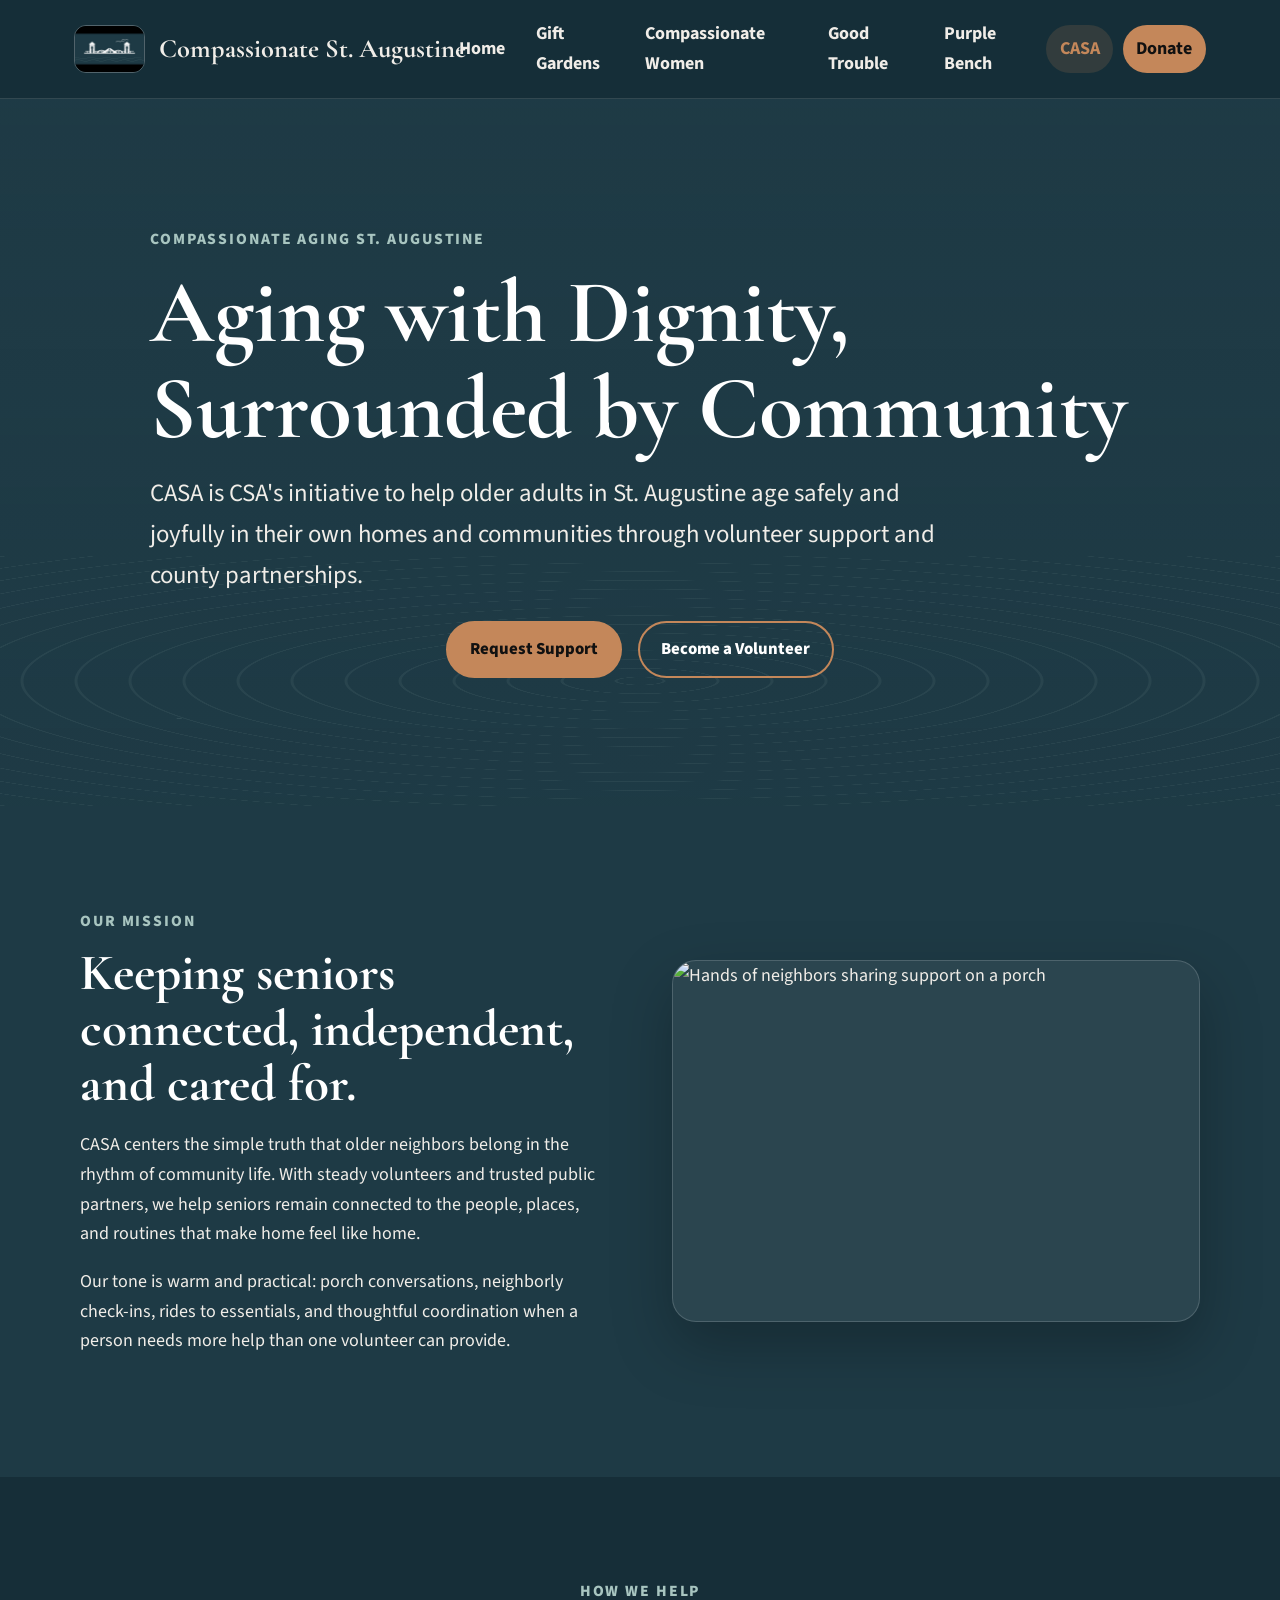
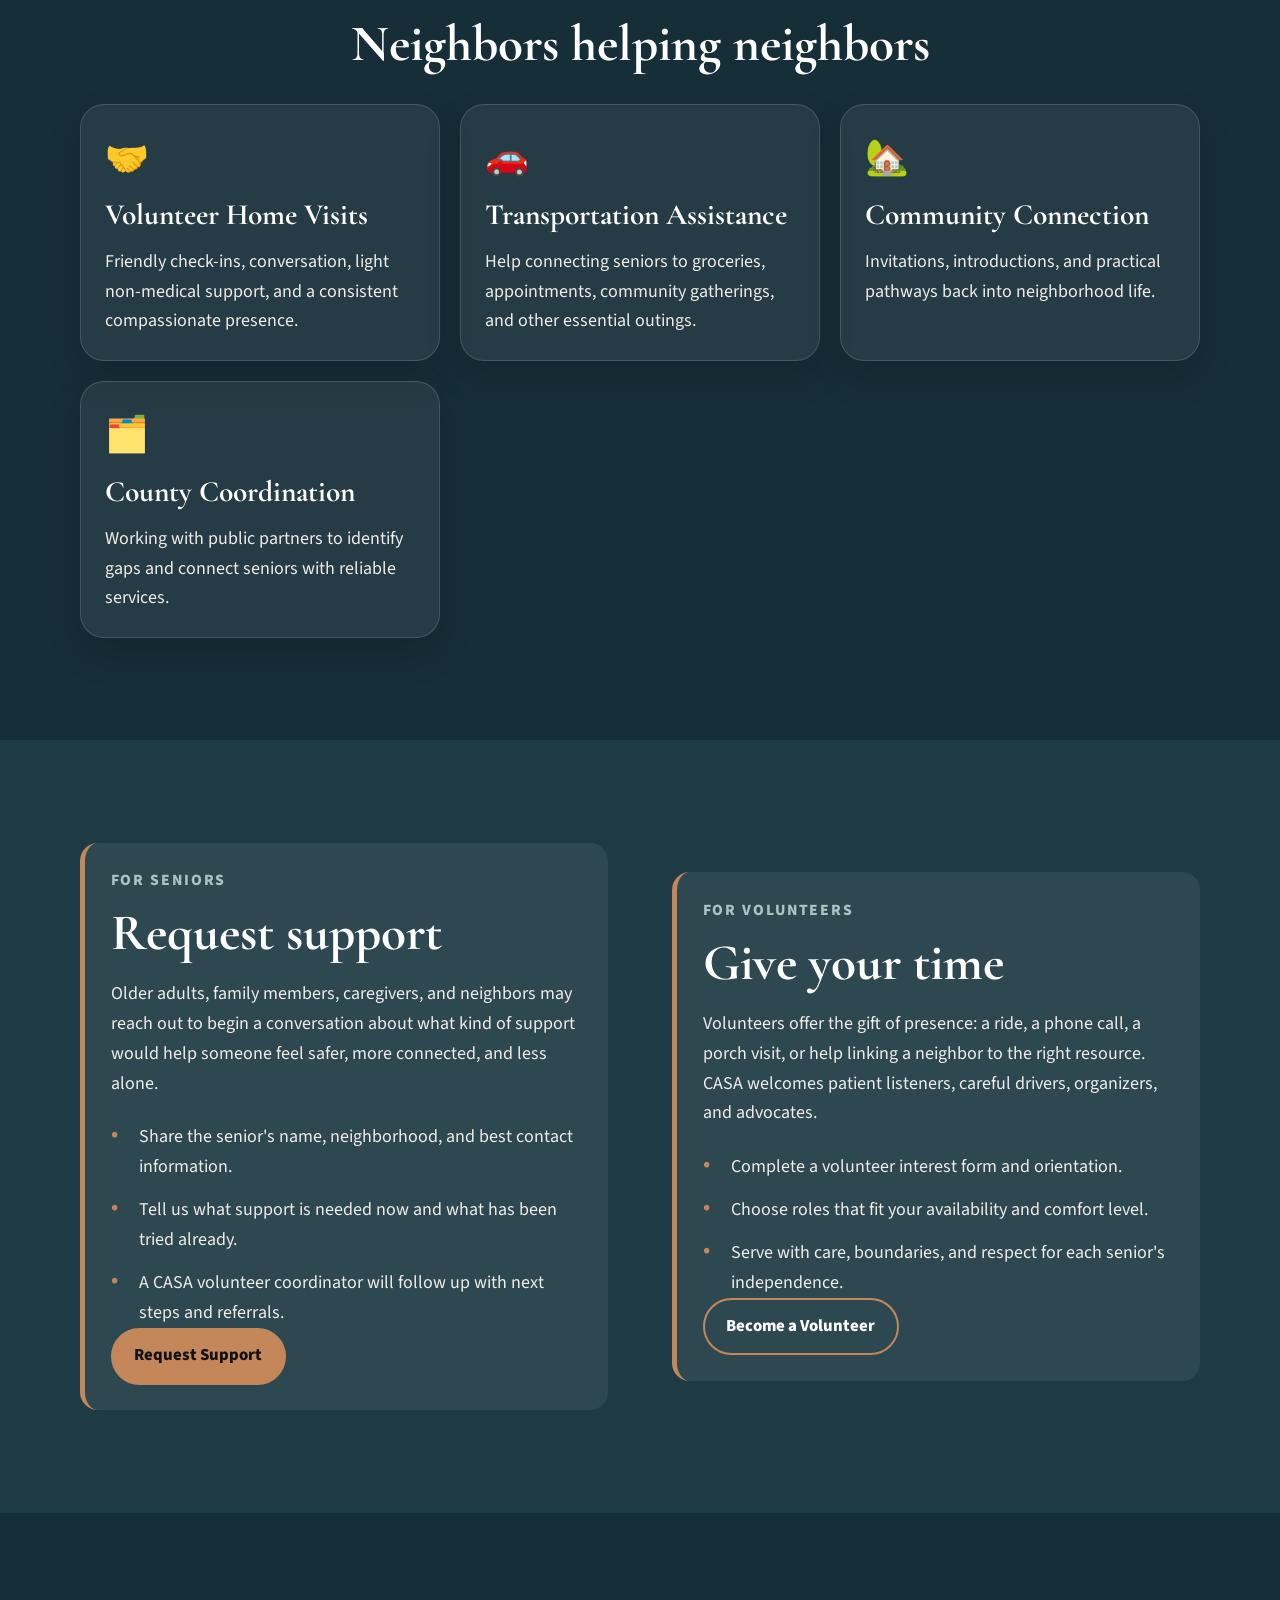
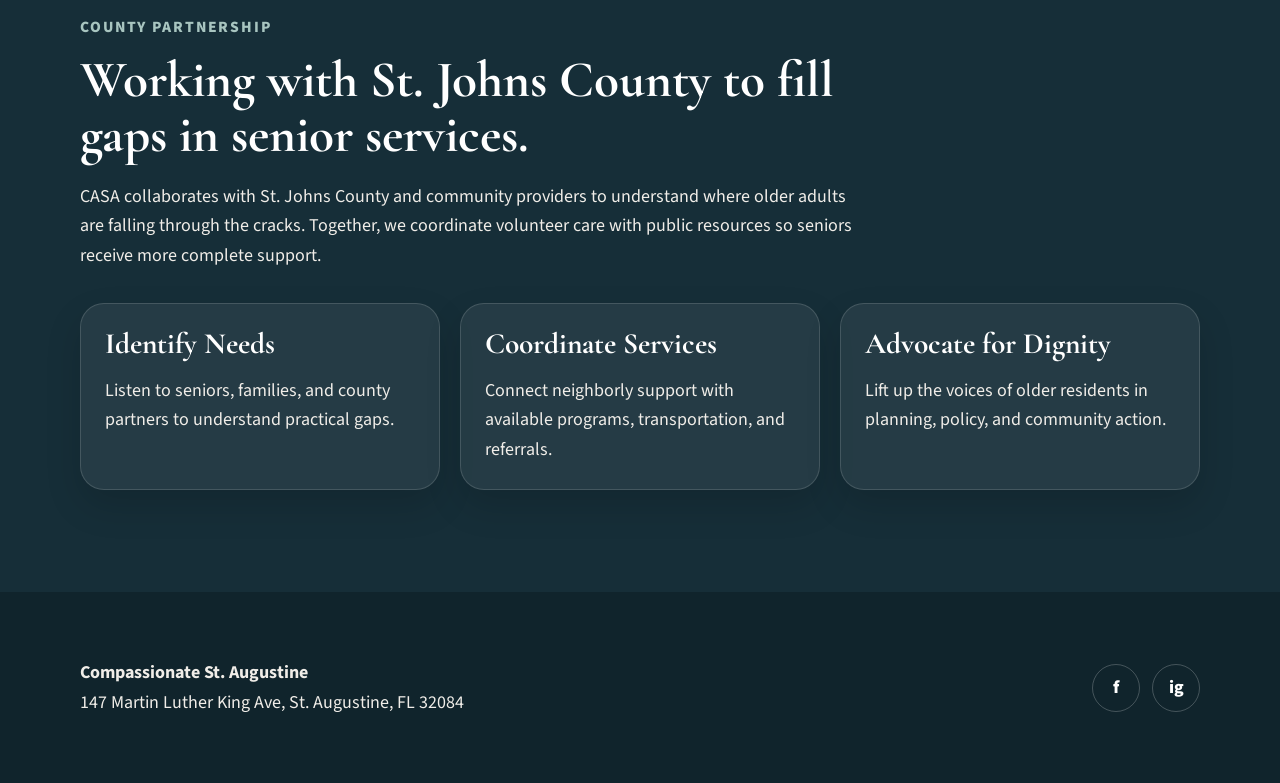
==== commit 6b34ad72: "Merge pull request #1 from sundasfatima0623-cyber/cursor/csa-website-f1a5 Build CSA multi-page stati" ====
--- a/casa.html
+++ b/casa.html
@@ -3,57 +3,151 @@
 <head>
   <meta charset="UTF-8">
   <meta name="viewport" content="width=device-width, initial-scale=1.0">
-  <title>CASA | Compassionate Aging St. Augustine</title>
-  <meta name="description" content="CASA helps older adults in St. Augustine age with dignity, connection, and community support.">
-  <link rel="preconnect" href="https://fonts.googleapis.com">
-  <link rel="preconnect" href="https://fonts.gstatic.com" crossorigin>
-  <link href="https://fonts.googleapis.com/css2?family=Cormorant+Garamond:wght@500;600;700&family=Source+Sans+3:wght@400;600;700&display=swap" rel="stylesheet">
+  <meta name="description" content="CASA helps older adults in St. Augustine age safely and joyfully in their homes and communities.">
+  <title>CASA | Compassionate St. Augustine</title>
   <link rel="stylesheet" href="style.css">
-  <script defer src="script.js"></script>
 </head>
-<body data-page="casa">
-  <a class="skip-link" href="#main-content">Skip to content</a>
-  <div id="site-header"></div>
-  <main id="main-content">
-    <section class="hero page-hero">
-      <div class="container hero-content" data-reveal>
-        <p class="eyebrow">CASA | Compassionate Aging St. Augustine</p>
+<body>
+  <header class="site-header">
+    <nav class="nav" aria-label="Primary navigation">
+      <a class="brand" href="index.html" aria-label="Compassionate St. Augustine home">
+        <img src="assets/logo.jpeg" alt="Compassionate St. Augustine Bridge of Lions logo">
+        <span>Compassionate St. Augustine</span>
+      </a>
+      <button class="nav-toggle" type="button" aria-expanded="false" aria-controls="primary-menu" aria-label="Open navigation menu">
+        <span></span>
+      </button>
+      <ul class="nav-links" id="primary-menu">
+        <li><a href="index.html">Home</a></li>
+        <li><a href="gift-gardens.html">Gift Gardens</a></li>
+        <li><a href="compassionate-women.html">Compassionate Women</a></li>
+        <li><a href="good-trouble.html">Good Trouble</a></li>
+        <li><a href="purple-bench.html">Purple Bench</a></li>
+        <li><a class="active" href="casa.html" aria-current="page">CASA</a></li>
+        <li><a class="donate-link" href="index.html#donate">Donate</a></li>
+      </ul>
+    </nav>
+  </header>
+
+  <main>
+    <section class="page-hero" style="--hero-image: url('https://picsum.photos/seed/helping-hands-porch/1600/900');">
+      <div class="page-hero-content fade-in" data-animate>
+        <p class="eyebrow">Compassionate Aging St. Augustine</p>
         <h1>Aging with Dignity, Surrounded by Community</h1>
-        <p class="lead">CASA helps older adults in St. Augustine age safely and joyfully in their own homes and communities through volunteer support, caring relationships, and partnership with St. Johns County.</p>
-        <div class="button-group" style="justify-content:flex-start;"><a class="button button-primary" href="#for-seniors">Request Support</a><a class="button button-secondary" href="#for-volunteers">Become a Volunteer</a></div>
-      </div>
-    </section>
-    <section class="section">
-      <div class="container split-layout">
-        <div class="stack" data-reveal>
-          <div class="section-intro"><p class="eyebrow">Our Mission</p><h2>Keeping seniors connected, independent, and cared for</h2></div>
-          <p>CASA is grounded in the conviction that older adults should be able to remain in the places that hold their stories, routines, and relationships. We help strengthen the circle of support around seniors so home can continue to feel safe, familiar, and life-giving.</p>
-          <p class="text-muted">The tone of CASA is warm and reassuring: neighbors helping neighbors, porch by porch, visit by visit, conversation by conversation.</p>
-        </div>
-        <div class="photo-frame" data-reveal><img src="https://picsum.photos/950/1100?random=84" alt="Neighbors offering support and companionship to an older adult on a front porch"></div>
-      </div>
-    </section>
-    <section class="section section-alt">
-      <div class="container">
-        <div class="section-intro" data-reveal><p class="eyebrow">How We Help</p><h2>Practical support that protects dignity</h2></div>
-        <div class="grid grid-2">
-          <article class="card" data-reveal><h3>Volunteer home visits</h3><p>Friendly check-ins and companionship that reduce isolation and strengthen trust.</p></article>
-          <article class="card" data-reveal><h3>Transportation assistance</h3><p>Help getting to appointments, errands, and meaningful community activities.</p></article>
-          <article class="card" data-reveal><h3>Community connection</h3><p>Support identifying social opportunities, local resources, and neighbor-to-neighbor encouragement.</p></article>
-          <article class="card" data-reveal><h3>County coordination</h3><p>Working alongside St. Johns County to fill gaps and connect seniors with the services already available.</p></article>
+        <p class="lead">CASA is CSA's initiative to help older adults in St. Augustine age safely and joyfully in their own homes and communities through volunteer support and county partnerships.</p>
+        <div class="button-row">
+          <a class="button" href="#request">Request Support</a>
+          <a class="button secondary" href="#volunteer">Become a Volunteer</a>
         </div>
       </div>
     </section>
+
     <section class="section">
-      <div class="container grid grid-2">
-        <article id="for-seniors" class="card" data-reveal><p class="eyebrow">For Seniors</p><h2>How to request support</h2><p>If you or someone you love could use a caring connection, transportation support, or help navigating local resources, CASA is here to listen and help identify next steps.</p><a class="button button-primary" href="mailto:hello@compassionatestaugustine.org?subject=CASA%20Support%20Request">Request Support</a></article>
-        <article id="for-volunteers" class="card" data-reveal><p class="eyebrow">For Volunteers</p><h2>How to give your time</h2><p>Volunteers can offer presence, practical help, rides, encouragement, and trusted companionship that makes aging in place more possible and more joyful.</p><a class="button button-secondary" href="mailto:hello@compassionatestaugustine.org?subject=CASA%20Volunteer">Become a Volunteer</a></article>
+      <div class="section-inner two-column">
+        <div class="fade-in" data-animate>
+          <p class="eyebrow">Our Mission</p>
+          <h2>Keeping seniors connected, independent, and cared for.</h2>
+          <p>CASA centers the simple truth that older neighbors belong in the rhythm of community life. With steady volunteers and trusted public partners, we help seniors remain connected to the people, places, and routines that make home feel like home.</p>
+          <p>Our tone is warm and practical: porch conversations, neighborly check-ins, rides to essentials, and thoughtful coordination when a person needs more help than one volunteer can provide.</p>
+        </div>
+        <div class="photo-card fade-in" data-animate>
+          <img src="https://picsum.photos/seed/neighbors-hands/900/720" alt="Hands of neighbors sharing support on a porch">
+        </div>
       </div>
     </section>
-    <section class="section section-alt">
-      <div class="container cta-panel" data-reveal><p class="eyebrow">County Partnership</p><h2>Working with St. Johns County to fill gaps in senior services</h2><p>CASA collaborates with county partners to identify unmet needs, close service gaps, and make compassionate support easier to access for older adults across St. Augustine.</p></div>
+
+    <section class="section alt">
+      <div class="section-inner">
+        <div class="section-header center fade-in" data-animate>
+          <p class="eyebrow">How We Help</p>
+          <h2>Neighbors helping neighbors</h2>
+        </div>
+        <div class="card-grid">
+          <article class="card fade-in" data-animate>
+            <span class="icon" aria-hidden="true">🤝</span>
+            <h3>Volunteer Home Visits</h3>
+            <p>Friendly check-ins, conversation, light non-medical support, and a consistent compassionate presence.</p>
+          </article>
+          <article class="card fade-in" data-animate>
+            <span class="icon" aria-hidden="true">🚗</span>
+            <h3>Transportation Assistance</h3>
+            <p>Help connecting seniors to groceries, appointments, community gatherings, and other essential outings.</p>
+          </article>
+          <article class="card fade-in" data-animate>
+            <span class="icon" aria-hidden="true">🏡</span>
+            <h3>Community Connection</h3>
+            <p>Invitations, introductions, and practical pathways back into neighborhood life.</p>
+          </article>
+          <article class="card fade-in" data-animate>
+            <span class="icon" aria-hidden="true">🗂️</span>
+            <h3>County Coordination</h3>
+            <p>Working with public partners to identify gaps and connect seniors with reliable services.</p>
+          </article>
+        </div>
+      </div>
+    </section>
+
+    <section class="section" id="request">
+      <div class="section-inner two-column">
+        <div class="info-panel fade-in" data-animate>
+          <p class="eyebrow">For Seniors</p>
+          <h2>Request support</h2>
+          <p>Older adults, family members, caregivers, and neighbors may reach out to begin a conversation about what kind of support would help someone feel safer, more connected, and less alone.</p>
+          <ul class="list">
+            <li>Share the senior's name, neighborhood, and best contact information.</li>
+            <li>Tell us what support is needed now and what has been tried already.</li>
+            <li>A CASA volunteer coordinator will follow up with next steps and referrals.</li>
+          </ul>
+          <a class="button" href="mailto:info@compassionatestaugustine.org?subject=CASA%20Support%20Request">Request Support</a>
+        </div>
+        <div class="info-panel fade-in" data-animate id="volunteer">
+          <p class="eyebrow">For Volunteers</p>
+          <h2>Give your time</h2>
+          <p>Volunteers offer the gift of presence: a ride, a phone call, a porch visit, or help linking a neighbor to the right resource. CASA welcomes patient listeners, careful drivers, organizers, and advocates.</p>
+          <ul class="list">
+            <li>Complete a volunteer interest form and orientation.</li>
+            <li>Choose roles that fit your availability and comfort level.</li>
+            <li>Serve with care, boundaries, and respect for each senior's independence.</li>
+          </ul>
+          <a class="button secondary" href="mailto:info@compassionatestaugustine.org?subject=CASA%20Volunteer">Become a Volunteer</a>
+        </div>
+      </div>
+    </section>
+
+    <section class="section alt">
+      <div class="section-inner">
+        <div class="section-header fade-in" data-animate>
+          <p class="eyebrow">County Partnership</p>
+          <h2>Working with St. Johns County to fill gaps in senior services.</h2>
+          <p>CASA collaborates with St. Johns County and community providers to understand where older adults are falling through the cracks. Together, we coordinate volunteer care with public resources so seniors receive more complete support.</p>
+        </div>
+        <div class="card-grid">
+          <article class="card fade-in" data-animate>
+            <h3>Identify Needs</h3>
+            <p>Listen to seniors, families, and county partners to understand practical gaps.</p>
+          </article>
+          <article class="card fade-in" data-animate>
+            <h3>Coordinate Services</h3>
+            <p>Connect neighborly support with available programs, transportation, and referrals.</p>
+          </article>
+          <article class="card fade-in" data-animate>
+            <h3>Advocate for Dignity</h3>
+            <p>Lift up the voices of older residents in planning, policy, and community action.</p>
+          </article>
+        </div>
+      </div>
     </section>
   </main>
-  <div id="site-footer"></div>
+
+  <footer class="site-footer">
+    <div class="footer-inner">
+      <p><strong>Compassionate St. Augustine</strong><br>147 Martin Luther King Ave, St. Augustine, FL 32084</p>
+      <div class="social-links" aria-label="Social media links">
+        <a href="https://facebook.com" aria-label="Facebook">f</a>
+        <a href="https://instagram.com" aria-label="Instagram">ig</a>
+      </div>
+    </div>
+  </footer>
+  <script src="script.js"></script>
 </body>
 </html>
--- a/style.css
+++ b/style.css
@@ -1,23 +1,17 @@
+@import url("https://fonts.googleapis.com/css2?family=Cormorant+Garamond:wght@600;700&family=Source+Sans+3:wght@400;600;700&display=swap");
+
 :root {
-  --bg-primary: #1e3a45;
-  --bg-alt: #162e38;
-  --white: #ffffff;
-  --accent-warm: #c4875a;
-  --accent-light: #a8c5c0;
-  --text-dark: #f0ede8;
-  --text-muted: rgba(240, 237, 232, 0.82);
-  --border-soft: rgba(168, 197, 192, 0.22);
-  --shadow-lg: 0 24px 60px rgba(6, 17, 21, 0.28);
-  --shadow-md: 0 14px 30px rgba(6, 17, 21, 0.22);
-  --radius-lg: 28px;
-  --radius-md: 22px;
-  --radius-sm: 16px;
-  --max-width: 1200px;
-}
-
-*,
-*::before,
-*::after {
+  --primary: #1E3A45;
+  --white: #FFFFFF;
+  --accent-warm: #C4875A;
+  --accent-light: #A8C5C0;
+  --text-on-dark: #F0EDE8;
+  --alternate: #162E38;
+  --shadow: 0 24px 60px rgba(0, 0, 0, 0.25);
+  --radius: 24px;
+}
+
+* {
   box-sizing: border-box;
 }
 
@@ -27,38 +21,15 @@
 
 body {
   margin: 0;
-  font-family: "Source Sans 3", sans-serif;
+  background: var(--primary);
+  color: var(--text-on-dark);
+  font-family: "Source Sans 3", Arial, sans-serif;
   font-size: 18px;
-  line-height: 1.7;
-  color: var(--text-dark);
-  background:
-    radial-gradient(circle at top left, rgba(196, 135, 90, 0.14), transparent 28%),
-    radial-gradient(circle at top right, rgba(168, 197, 192, 0.1), transparent 22%),
-    linear-gradient(180deg, var(--bg-primary) 0%, var(--bg-alt) 100%);
-  min-height: 100vh;
-}
-
-body::before {
-  content: "";
-  position: fixed;
-  inset: 0;
-  pointer-events: none;
-  background:
-    linear-gradient(
-      115deg,
-      transparent 0%,
-      transparent 46%,
-      rgba(255, 255, 255, 0.035) 47%,
-      transparent 48%,
-      transparent 100%
-    ),
-    repeating-radial-gradient(
-      circle at 50% -20%,
-      rgba(168, 197, 192, 0.05) 0 6px,
-      transparent 6px 24px
-    );
-  opacity: 0.7;
-  z-index: -1;
+  line-height: 1.65;
+}
+
+body.nav-open {
+  overflow: hidden;
 }
 
 img {
@@ -70,528 +41,504 @@
   color: inherit;
 }
 
-p {
-  margin-top: 0;
-}
-
-h1,
-h2,
-h3,
-h4 {
-  margin: 0 0 0.8rem;
-  font-family: "Cormorant Garamond", serif;
-  line-height: 1.1;
-  letter-spacing: 0.01em;
-}
-
-h1 {
-  font-size: clamp(3rem, 8vw, 5.2rem);
-}
-
-h2 {
-  font-size: clamp(2.3rem, 5vw, 3.6rem);
-}
-
-h3 {
-  font-size: clamp(1.6rem, 3vw, 2.15rem);
-}
-
-.skip-link {
-  position: absolute;
-  top: -200px;
-  left: 1rem;
-  z-index: 2000;
-  padding: 0.85rem 1rem;
-  border-radius: 999px;
-  background: var(--white);
-  color: var(--bg-alt);
-  font-weight: 700;
-  transition: top 0.2s ease;
-}
-
-.skip-link:focus {
-  top: 1rem;
-}
-
-.container {
-  width: min(calc(100% - 2.5rem), var(--max-width));
-  margin: 0 auto;
-}
-
-.section {
-  padding: clamp(3.5rem, 8vw, 6rem) 0;
-  position: relative;
-}
-
-.section-alt {
-  background: rgba(10, 21, 26, 0.18);
-}
-
-.section-intro {
-  max-width: 760px;
-  margin-bottom: 2rem;
-}
-
-.eyebrow {
-  margin-bottom: 0.75rem;
-  text-transform: uppercase;
-  letter-spacing: 0.18em;
-  font-size: 0.88rem;
-  font-weight: 700;
-  color: var(--accent-light);
-}
-
-.lead {
-  max-width: 860px;
-  margin: 0 auto;
-  font-size: 1.18rem;
-  color: var(--text-muted);
-}
-
-.text-muted {
-  color: var(--text-muted);
+a:focus-visible,
+button:focus-visible {
+  outline: 3px solid var(--accent-light);
+  outline-offset: 4px;
 }
 
 .site-header {
   position: sticky;
   top: 0;
-  z-index: 1500;
-  backdrop-filter: blur(16px);
-  background: rgba(22, 46, 56, 0.92);
-  border-bottom: 1px solid rgba(255, 255, 255, 0.08);
-}
-
-.nav-inner {
+  z-index: 20;
+  border-bottom: 1px solid rgba(255, 255, 255, 0.12);
+  background: rgba(22, 46, 56, 0.94);
+  backdrop-filter: blur(14px);
+}
+
+.nav {
   display: flex;
   align-items: center;
   justify-content: space-between;
-  gap: 1.5rem;
-  min-height: 88px;
+  gap: 1.25rem;
+  max-width: 1180px;
+  min-height: 84px;
+  margin: 0 auto;
+  padding: 0.75rem 1.5rem;
 }
 
 .brand {
   display: inline-flex;
   align-items: center;
-  gap: 0.95rem;
+  gap: 0.85rem;
+  min-width: 0;
   text-decoration: none;
 }
 
-.brand-mark {
-  width: 66px;
-  height: 66px;
-  border-radius: 20px;
-  object-fit: contain;
-  padding: 0.2rem;
-  background: rgba(255, 255, 255, 0.12);
-  border: 1px solid rgba(255, 255, 255, 0.16);
-  box-shadow: var(--shadow-md);
-}
-
-.brand-copy {
-  display: grid;
-  gap: 0.05rem;
-}
-
-.brand-name {
-  font-family: "Cormorant Garamond", serif;
-  font-size: 1.7rem;
+.brand img {
+  width: 72px;
+  height: 48px;
+  border: 1px solid rgba(255, 255, 255, 0.26);
+  border-radius: 12px;
+  object-fit: cover;
+}
+
+.brand span {
+  font-family: "Cormorant Garamond", Georgia, serif;
+  font-size: clamp(1.25rem, 2.2vw, 1.65rem);
   font-weight: 700;
-}
-
-.brand-tag {
-  font-size: 0.92rem;
-  color: var(--accent-light);
+  line-height: 1;
+  white-space: nowrap;
 }
 
 .nav-toggle {
   display: none;
-  align-items: center;
-  justify-content: center;
-  width: 52px;
-  height: 52px;
-  border: 1px solid rgba(255, 255, 255, 0.14);
-  border-radius: 16px;
-  background: rgba(255, 255, 255, 0.06);
-  color: var(--text-dark);
+  min-width: 52px;
+  min-height: 52px;
+  border: 1px solid rgba(255, 255, 255, 0.24);
+  border-radius: 999px;
+  background: transparent;
+  color: var(--white);
   cursor: pointer;
 }
 
-.nav-toggle:focus-visible,
-.nav-link:focus-visible,
-.button:focus-visible,
-.social-link:focus-visible {
-  outline: 3px solid var(--accent-light);
-  outline-offset: 3px;
-}
-
-.hamburger {
-  display: inline-grid;
-  gap: 5px;
-}
-
-.hamburger span {
-  width: 20px;
+.nav-toggle span,
+.nav-toggle::before,
+.nav-toggle::after {
+  display: block;
+  width: 24px;
   height: 2px;
+  margin: 5px auto;
+  background: currentColor;
+  content: "";
+  transition: transform 180ms ease, opacity 180ms ease;
+}
+
+.nav-open .nav-toggle span {
+  opacity: 0;
+}
+
+.nav-open .nav-toggle::before {
+  transform: translateY(7px) rotate(45deg);
+}
+
+.nav-open .nav-toggle::after {
+  transform: translateY(-7px) rotate(-45deg);
+}
+
+.nav-links {
+  display: flex;
+  align-items: center;
+  justify-content: flex-end;
+  gap: 0.25rem;
+  margin: 0;
+  padding: 0;
+  list-style: none;
+}
+
+.nav-links a {
+  display: inline-flex;
+  align-items: center;
+  min-height: 48px;
+  padding: 0.45rem 0.85rem;
   border-radius: 999px;
-  background: currentColor;
-}
-
-.nav-menu {
-  display: flex;
-  align-items: center;
-  gap: 0.35rem;
-}
-
-.nav-link {
-  display: inline-flex;
-  align-items: center;
-  justify-content: center;
-  min-height: 48px;
-  padding: 0.8rem 1rem;
-  border-radius: 999px;
+  color: var(--text-on-dark);
+  font-weight: 700;
   text-decoration: none;
-  font-weight: 600;
-  color: var(--text-muted);
-  transition:
-    background 0.2s ease,
-    color 0.2s ease,
-    transform 0.2s ease;
-}
-
-.nav-link:hover {
+  transition: background 180ms ease, color 180ms ease;
+}
+
+.nav-links a:hover,
+.nav-links a.active {
+  background: rgba(196, 135, 90, 0.16);
+  color: var(--accent-warm);
+}
+
+.nav-links a.donate-link {
+  margin-left: 0.35rem;
+  background: var(--accent-warm);
+  color: #111;
+}
+
+.nav-links a.donate-link:hover,
+.nav-links a.donate-link.active {
+  background: var(--accent-light);
+  color: #10242c;
+}
+
+.hero,
+.page-hero {
+  position: relative;
+  overflow: hidden;
+  isolation: isolate;
+}
+
+.hero::before,
+.page-hero::before,
+.ripple::before {
+  position: absolute;
+  inset: auto -10% 0;
+  z-index: -1;
+  height: 250px;
+  background:
+    radial-gradient(ellipse at 20% 65%, rgba(168, 197, 192, 0.22) 0 2px, transparent 3px),
+    repeating-radial-gradient(ellipse at center, transparent 0 22px, rgba(168, 197, 192, 0.13) 23px 25px, transparent 26px 54px);
+  opacity: 0.6;
+  content: "";
+}
+
+.hero {
+  min-height: calc(100vh - 84px);
+  display: grid;
+  place-items: center;
+  padding: 5rem 1.5rem;
+  text-align: center;
+}
+
+.hero-content,
+.page-hero-content,
+.section-inner {
+  width: min(1120px, calc(100% - 2rem));
+  margin: 0 auto;
+}
+
+.hero-logo {
+  width: min(360px, 76vw);
+  margin: 0 auto 2rem;
+  border: 1px solid rgba(255, 255, 255, 0.18);
+  border-radius: 28px;
+  box-shadow: var(--shadow);
+}
+
+h1,
+h2,
+h3 {
+  margin: 0 0 1rem;
   color: var(--white);
-  background: rgba(255, 255, 255, 0.08);
-  transform: translateY(-1px);
-}
-
-.nav-link.active {
-  color: var(--white);
-  background: rgba(196, 135, 90, 0.2);
-  box-shadow: inset 0 0 0 1px rgba(196, 135, 90, 0.45);
-}
-
-.nav-link.nav-link-accent {
-  background: var(--accent-warm);
-  color: var(--white);
-}
-
-.nav-link.nav-link-accent:hover {
-  background: #d39669;
-}
-
-.hero {
-  position: relative;
-  padding: clamp(5rem, 10vw, 7rem) 0 clamp(4rem, 8vw, 5rem);
-  overflow: hidden;
-}
-
-.hero::after {
-  content: "";
-  position: absolute;
-  inset: auto 0 0;
-  height: 140px;
-  background:
-    radial-gradient(circle at 20% 100%, rgba(255, 255, 255, 0.08), transparent 32%),
-    radial-gradient(circle at 50% 100%, rgba(168, 197, 192, 0.15), transparent 30%),
-    radial-gradient(circle at 80% 100%, rgba(255, 255, 255, 0.07), transparent 32%);
-  opacity: 0.9;
-}
-
-.hero-content {
-  position: relative;
-  z-index: 1;
-  text-align: center;
-}
-
-.hero-logo {
-  width: min(240px, 42vw);
+  font-family: "Cormorant Garamond", Georgia, serif;
+  font-weight: 700;
+  line-height: 1.08;
+}
+
+h1 {
+  font-size: clamp(2.75rem, 7vw, 6rem);
+}
+
+h2 {
+  font-size: clamp(2.15rem, 4vw, 3.6rem);
+}
+
+h3 {
+  font-size: clamp(1.45rem, 2.3vw, 2rem);
+}
+
+.eyebrow {
+  margin: 0 0 0.75rem;
+  color: var(--accent-light);
+  font-size: 0.98rem;
+  font-weight: 800;
+  letter-spacing: 0.12em;
+  text-transform: uppercase;
+}
+
+.lead {
+  max-width: 820px;
   margin: 0 auto 1.5rem;
-  padding: 1rem;
-  border-radius: 34px;
-  background: rgba(255, 255, 255, 0.08);
-  border: 1px solid rgba(255, 255, 255, 0.14);
-  box-shadow: var(--shadow-lg);
-}
-
-.hero-subheading {
-  margin: 1.25rem auto 0;
-  max-width: 780px;
+  font-size: clamp(1.2rem, 2.1vw, 1.55rem);
+}
+
+.subheading {
+  margin: 0 auto 2rem;
   color: var(--accent-light);
-  font-size: 1.15rem;
-}
-
-.hero-actions,
-.button-group {
+  font-size: clamp(1.1rem, 2vw, 1.35rem);
+  font-weight: 700;
+}
+
+.button-row {
   display: flex;
   flex-wrap: wrap;
   justify-content: center;
   gap: 1rem;
-  margin-top: 2rem;
-}
-
-.page-hero .hero-content {
-  text-align: left;
-  max-width: 820px;
 }
 
 .button {
   display: inline-flex;
   align-items: center;
   justify-content: center;
-  gap: 0.55rem;
   min-height: 52px;
-  padding: 0.8rem 1.45rem;
+  padding: 0.8rem 1.35rem;
+  border: 2px solid var(--accent-warm);
   border-radius: 999px;
-  border: 1px solid transparent;
+  background: var(--accent-warm);
+  color: #111;
+  font-size: 1.05rem;
+  font-weight: 800;
   text-decoration: none;
-  font-weight: 700;
-  transition:
-    transform 0.2s ease,
-    background 0.2s ease,
-    color 0.2s ease,
-    border-color 0.2s ease;
+  transition: transform 180ms ease, background 180ms ease, border-color 180ms ease;
 }
 
 .button:hover {
   transform: translateY(-2px);
-}
-
-.button-primary {
-  background: var(--accent-warm);
+  background: #d49769;
+  border-color: #d49769;
+}
+
+.button.secondary {
+  background: transparent;
   color: var(--white);
-  box-shadow: 0 12px 30px rgba(196, 135, 90, 0.22);
-}
-
-.button-primary:hover {
-  background: #d49669;
-}
-
-.button-secondary {
+}
+
+.button.secondary:hover {
+  background: rgba(196, 135, 90, 0.14);
+}
+
+.section {
+  position: relative;
+  padding: clamp(4rem, 8vw, 7rem) 0;
+}
+
+.section.alt {
+  background: var(--alternate);
+}
+
+.section-header {
+  max-width: 780px;
+  margin-bottom: 2rem;
+}
+
+.section-header.center {
+  margin-inline: auto;
+  text-align: center;
+}
+
+.two-column {
+  display: grid;
+  grid-template-columns: 1fr 1fr;
+  gap: clamp(2rem, 5vw, 4rem);
+  align-items: center;
+}
+
+.photo-card {
+  overflow: hidden;
+  min-height: 360px;
+  border: 1px solid rgba(255, 255, 255, 0.16);
+  border-radius: var(--radius);
   background: rgba(255, 255, 255, 0.06);
-  border-color: rgba(168, 197, 192, 0.34);
-  color: var(--white);
-}
-
-.button-secondary:hover {
-  background: rgba(255, 255, 255, 0.12);
-}
-
-.split-layout {
-  display: grid;
-  grid-template-columns: 1.1fr 0.9fr;
-  gap: 2rem;
-  align-items: center;
-}
-
-.stack {
-  display: grid;
-  gap: 1rem;
-}
-
-.grid {
-  display: grid;
-  gap: 1.4rem;
-}
-
-.grid-2 {
-  grid-template-columns: repeat(2, minmax(0, 1fr));
-}
-
-.grid-3 {
-  grid-template-columns: repeat(3, minmax(0, 1fr));
-}
-
-.program-grid {
-  grid-template-columns: repeat(auto-fit, minmax(220px, 1fr));
-}
-
-.card {
-  padding: 1.6rem;
-  border-radius: var(--radius-md);
-  background: rgba(255, 255, 255, 0.05);
-  border: 1px solid var(--border-soft);
-  box-shadow: var(--shadow-md);
-}
-
-.card p:last-child,
-.card ul:last-child {
-  margin-bottom: 0;
-}
-
-.program-card {
-  display: block;
-  height: 100%;
-  text-decoration: none;
-  transition:
-    transform 0.2s ease,
-    border-color 0.2s ease,
-    background 0.2s ease;
-}
-
-.program-card:hover {
-  transform: translateY(-4px);
-  border-color: rgba(196, 135, 90, 0.42);
-  background: rgba(255, 255, 255, 0.08);
-}
-
-.card-icon {
-  display: inline-flex;
-  align-items: center;
-  justify-content: center;
-  width: 62px;
-  height: 62px;
-  margin-bottom: 1rem;
-  border-radius: 50%;
-  background: rgba(168, 197, 192, 0.14);
-  font-size: 1.7rem;
-}
-
-.location-list,
-.impact-list {
-  list-style: none;
-  margin: 0;
-  padding: 0;
-  display: grid;
-  gap: 1rem;
-}
-
-.location-list li,
-.impact-list li {
-  padding: 1rem 1.1rem;
-  border-left: 4px solid var(--accent-warm);
-  border-radius: 0 18px 18px 0;
-  background: rgba(255, 255, 255, 0.06);
-}
-
-.location-list strong,
-.impact-list strong {
-  display: block;
-  color: var(--white);
-}
-
-.banner,
-.cta-panel {
-  padding: clamp(1.8rem, 4vw, 2.6rem);
-  border-radius: var(--radius-lg);
-  border: 1px solid rgba(196, 135, 90, 0.28);
-  background:
-    linear-gradient(135deg, rgba(196, 135, 90, 0.2), rgba(22, 46, 56, 0.96)),
-    rgba(255, 255, 255, 0.04);
-  box-shadow: var(--shadow-lg);
-}
-
-.banner {
-  display: flex;
-  align-items: center;
-  justify-content: space-between;
-  flex-wrap: wrap;
-  gap: 1.5rem;
-}
-
-.photo-frame {
-  min-height: 360px;
-  border-radius: var(--radius-lg);
-  overflow: hidden;
-  position: relative;
-  box-shadow: var(--shadow-lg);
-  background: linear-gradient(160deg, rgba(168, 197, 192, 0.15), rgba(255, 255, 255, 0.04));
-}
-
-.photo-frame img {
+  box-shadow: var(--shadow);
+}
+
+.photo-card img {
   width: 100%;
   height: 100%;
+  min-height: 360px;
   object-fit: cover;
-  opacity: 0.78;
-}
-
-.photo-frame::after {
-  content: "";
+}
+
+.card-grid {
+  display: grid;
+  grid-template-columns: repeat(3, minmax(0, 1fr));
+  gap: 1.25rem;
+}
+
+.program-grid {
+  grid-template-columns: repeat(5, minmax(0, 1fr));
+}
+
+.card {
+  display: block;
+  min-height: 100%;
+  padding: 1.5rem;
+  border: 1px solid rgba(255, 255, 255, 0.14);
+  border-radius: var(--radius);
+  background: rgba(255, 255, 255, 0.065);
+  color: var(--text-on-dark);
+  text-decoration: none;
+  box-shadow: 0 16px 36px rgba(0, 0, 0, 0.14);
+  transition: transform 180ms ease, border-color 180ms ease, background 180ms ease;
+}
+
+.card:hover {
+  transform: translateY(-4px);
+  border-color: rgba(196, 135, 90, 0.75);
+  background: rgba(255, 255, 255, 0.1);
+}
+
+.card .icon,
+.stat-card .icon {
+  display: block;
+  margin-bottom: 0.75rem;
+  font-size: 2.2rem;
+}
+
+.card p,
+.stat-card p {
+  margin: 0;
+}
+
+.banner {
+  border-block: 1px solid rgba(255, 255, 255, 0.12);
+  background:
+    linear-gradient(135deg, rgba(196, 135, 90, 0.95), rgba(196, 135, 90, 0.72)),
+    var(--accent-warm);
+  color: #121212;
+}
+
+.banner .section-inner {
+  display: flex;
+  align-items: center;
+  justify-content: space-between;
+  gap: 2rem;
+}
+
+.banner h2,
+.banner h3 {
+  color: #111;
+}
+
+.banner p {
+  margin: 0;
+  font-weight: 700;
+}
+
+.page-hero {
+  padding: clamp(5rem, 10vw, 8rem) 0;
+  background:
+    linear-gradient(rgba(30, 58, 69, 0.76), rgba(30, 58, 69, 0.92)),
+    var(--hero-image, url("https://picsum.photos/seed/st-augustine/1600/900")) center / cover;
+}
+
+.page-hero-content {
+  max-width: 980px;
+}
+
+.page-hero .lead {
+  margin-left: 0;
+}
+
+.list {
+  display: grid;
+  gap: 0.85rem;
+  margin: 1.5rem 0 0;
+  padding: 0;
+  list-style: none;
+}
+
+.list li {
+  padding-left: 1.8rem;
+  position: relative;
+}
+
+.list li::before {
   position: absolute;
-  inset: 1rem;
-  border-radius: 22px;
-  border: 1px solid rgba(255, 255, 255, 0.18);
+  left: 0;
+  color: var(--accent-warm);
+  content: "•";
+  font-size: 1.5rem;
+  line-height: 1;
+}
+
+.info-panel {
+  padding: 1.6rem;
+  border-left: 5px solid var(--accent-warm);
+  border-radius: 18px;
+  background: rgba(255, 255, 255, 0.07);
 }
 
 .stat-grid {
-  grid-template-columns: repeat(auto-fit, minmax(190px, 1fr));
+  display: grid;
+  grid-template-columns: repeat(3, minmax(0, 1fr));
+  gap: 1.25rem;
+  margin-top: 2rem;
 }
 
 .stat-card {
+  padding: 1.7rem;
+  border: 1px solid rgba(168, 197, 192, 0.34);
+  border-radius: var(--radius);
+  background: rgba(22, 46, 56, 0.8);
   text-align: center;
 }
 
-.stat-value {
-  display: block;
-  margin-bottom: 0.6rem;
-  font-size: 2.2rem;
-}
-
-.pill {
-  display: inline-flex;
-  align-items: center;
-  gap: 0.45rem;
-  margin-bottom: 0.85rem;
-  padding: 0.4rem 0.8rem;
-  border-radius: 999px;
-  background: rgba(168, 197, 192, 0.14);
+.event-list {
+  display: grid;
+  gap: 1.25rem;
+}
+
+.event {
+  display: grid;
+  grid-template-columns: minmax(120px, 180px) 1fr auto;
+  gap: 1.25rem;
+  align-items: center;
+  padding: 1.5rem;
+  border: 1px solid rgba(255, 255, 255, 0.14);
+  border-radius: var(--radius);
+  background: rgba(255, 255, 255, 0.065);
+}
+
+.event-date {
   color: var(--accent-light);
-  font-size: 0.95rem;
-  font-weight: 700;
-}
-
-.event-card {
-  display: grid;
-  gap: 1rem;
-  height: 100%;
-}
-
-.event-meta {
+  font-weight: 800;
+  text-transform: uppercase;
+}
+
+.event h3 {
+  margin-bottom: 0.35rem;
+}
+
+.event-time {
+  color: var(--white);
+  font-weight: 800;
+}
+
+.event p {
+  margin: 0.2rem 0;
+}
+
+.event .button {
+  white-space: nowrap;
+}
+
+.donor-tier {
+  border-top: 4px solid var(--accent-warm);
+}
+
+.warm-note {
+  padding: 1.25rem;
+  border: 1px solid rgba(196, 135, 90, 0.4);
+  border-radius: 18px;
+  background: rgba(196, 135, 90, 0.12);
+}
+
+.list-inline {
   display: flex;
   flex-wrap: wrap;
-  gap: 0.6rem;
-}
-
-.event-meta span {
-  padding: 0.45rem 0.8rem;
+  gap: 0.75rem;
+  margin: 1rem 0 0;
+  padding: 0;
+  list-style: none;
+}
+
+.list-inline li {
+  padding: 0.55rem 0.85rem;
+  border: 1px solid rgba(168, 197, 192, 0.32);
   border-radius: 999px;
-  background: rgba(255, 255, 255, 0.08);
-  color: var(--accent-light);
-  font-size: 0.95rem;
-  font-weight: 600;
+  color: var(--white);
+  font-weight: 700;
 }
 
 .site-footer {
-  padding: 2.25rem 0 2.5rem;
-  background: rgba(10, 21, 26, 0.42);
-  border-top: 1px solid rgba(255, 255, 255, 0.08);
+  padding: 3rem 1.5rem;
+  background: #10242c;
+  color: var(--text-on-dark);
 }
 
 .footer-inner {
   display: flex;
-  flex-wrap: wrap;
+  align-items: center;
+  justify-content: space-between;
   gap: 1.5rem;
-  align-items: center;
-  justify-content: space-between;
-}
-
-.footer-copy {
-  display: grid;
-  gap: 0.35rem;
-}
-
-.footer-links {
-  display: flex;
-  flex-wrap: wrap;
-  gap: 0.75rem 1rem;
-}
-
-.footer-links a {
-  color: var(--text-muted);
-  text-decoration: none;
-}
-
-.footer-links a:hover {
-  color: var(--white);
+  width: min(1120px, 100%);
+  margin: 0 auto;
 }
 
 .social-links {
@@ -599,106 +546,122 @@
   gap: 0.75rem;
 }
 
-.social-link {
+.social-links a {
   display: inline-flex;
   align-items: center;
   justify-content: center;
   width: 48px;
   height: 48px;
+  border: 1px solid rgba(255, 255, 255, 0.22);
   border-radius: 50%;
-  background: rgba(255, 255, 255, 0.06);
-  border: 1px solid rgba(255, 255, 255, 0.12);
   color: var(--white);
-}
-
-.social-link:hover {
-  background: rgba(196, 135, 90, 0.18);
-}
-
-[data-reveal] {
+  font-weight: 800;
+  text-decoration: none;
+}
+
+.social-links a:hover {
+  background: var(--accent-warm);
+  color: #111;
+}
+
+.fade-in {
   opacity: 0;
   transform: translateY(24px);
-  transition:
-    opacity 0.7s ease,
-    transform 0.7s ease;
-}
-
-[data-reveal].revealed {
+  transition: opacity 700ms ease, transform 700ms ease;
+}
+
+.fade-in.visible {
   opacity: 1;
   transform: translateY(0);
 }
 
-@media (max-width: 980px) {
-  .split-layout,
-  .grid-3,
-  .grid-2 {
-    grid-template-columns: 1fr;
-  }
-
-  .page-hero .hero-content {
-    text-align: center;
+@media (prefers-reduced-motion: reduce) {
+  *,
+  *::before,
+  *::after {
+    scroll-behavior: auto !important;
+    transition: none !important;
+  }
+
+  .fade-in {
+    opacity: 1;
+    transform: none;
+  }
+}
+
+@media (max-width: 1080px) {
+  .program-grid,
+  .card-grid {
+    grid-template-columns: repeat(2, minmax(0, 1fr));
   }
 }
 
 @media (max-width: 900px) {
   .nav-toggle {
-    display: inline-flex;
-  }
-
-  .nav-menu {
-    position: absolute;
-    top: calc(100% + 0.75rem);
-    right: 1.25rem;
-    left: 1.25rem;
+    display: inline-block;
+  }
+
+  .nav-links {
+    position: fixed;
+    inset: 84px 0 auto;
     display: none;
     flex-direction: column;
     align-items: stretch;
-    padding: 1rem;
-    border-radius: 24px;
-    background: rgba(22, 46, 56, 0.98);
-    border: 1px solid rgba(255, 255, 255, 0.08);
-    box-shadow: var(--shadow-lg);
-  }
-
-  .nav-menu.open {
+    padding: 1rem 1.5rem 2rem;
+    background: rgba(22, 46, 56, 0.985);
+    box-shadow: 0 28px 40px rgba(0, 0, 0, 0.26);
+  }
+
+  .nav-open .nav-links {
     display: flex;
   }
 
-  .nav-link {
-    justify-content: flex-start;
+  .nav-links a {
+    justify-content: center;
+  }
+
+  .nav-links a.donate-link {
+    margin-left: 0;
+  }
+
+  .two-column,
+  .stat-grid,
+  .event,
+  .footer-inner {
+    grid-template-columns: 1fr;
+  }
+
+  .banner .section-inner,
+  .footer-inner {
+    flex-direction: column;
+    align-items: flex-start;
+  }
+
+  .event {
+    align-items: start;
+  }
+}
+
+@media (max-width: 640px) {
+  .nav {
+    padding-inline: 1rem;
+  }
+
+  .brand span {
+    white-space: normal;
+  }
+
+  .program-grid,
+  .card-grid {
+    grid-template-columns: 1fr;
+  }
+
+  .button-row {
+    align-items: stretch;
+    flex-direction: column;
+  }
+
+  .button {
     width: 100%;
   }
 }
-
-@media (max-width: 640px) {
-  body {
-    font-size: 18px;
-  }
-
-  .container {
-    width: min(calc(100% - 1.5rem), var(--max-width));
-  }
-
-  .brand-name {
-    font-size: 1.45rem;
-  }
-
-  .brand-tag {
-    font-size: 0.82rem;
-  }
-
-  .brand-mark {
-    width: 58px;
-    height: 58px;
-  }
-
-  .hero {
-    padding-top: 4.5rem;
-  }
-
-  .banner,
-  .cta-panel,
-  .card {
-    padding: 1.35rem;
-  }
-}
